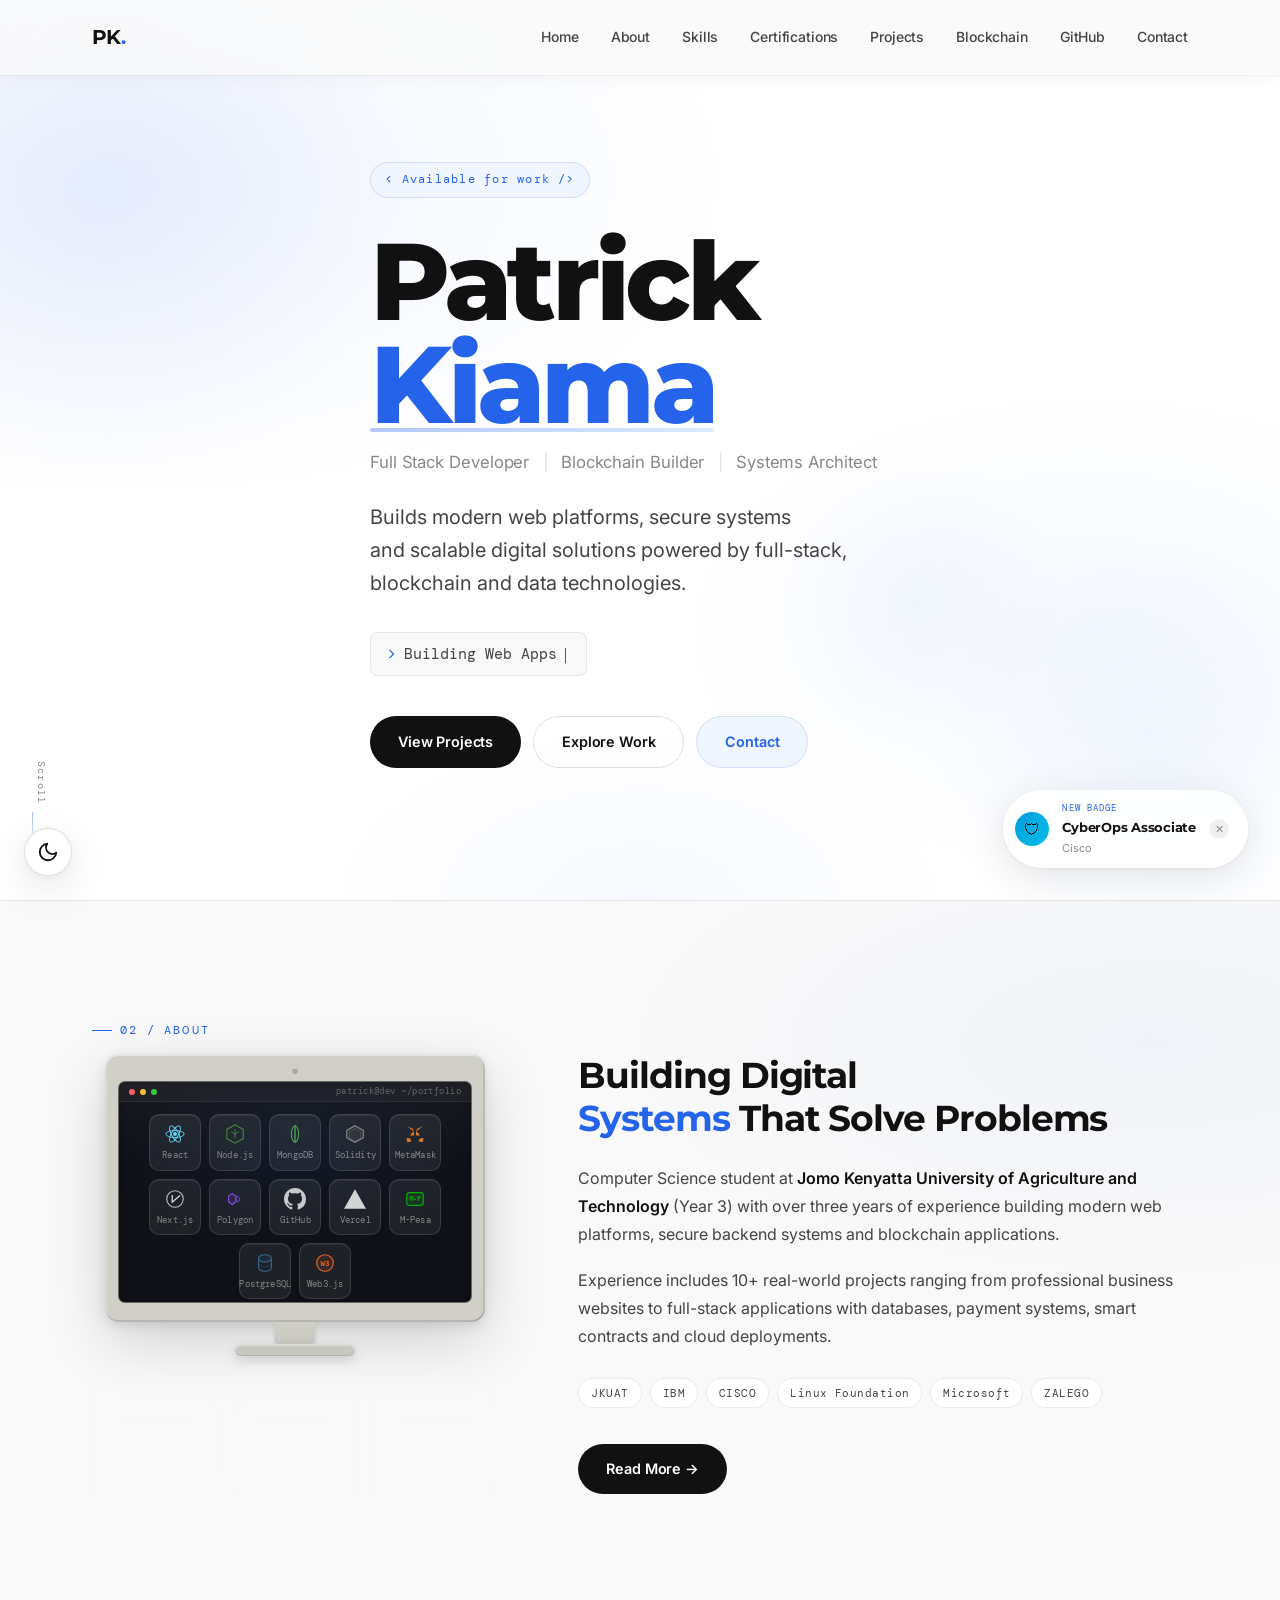
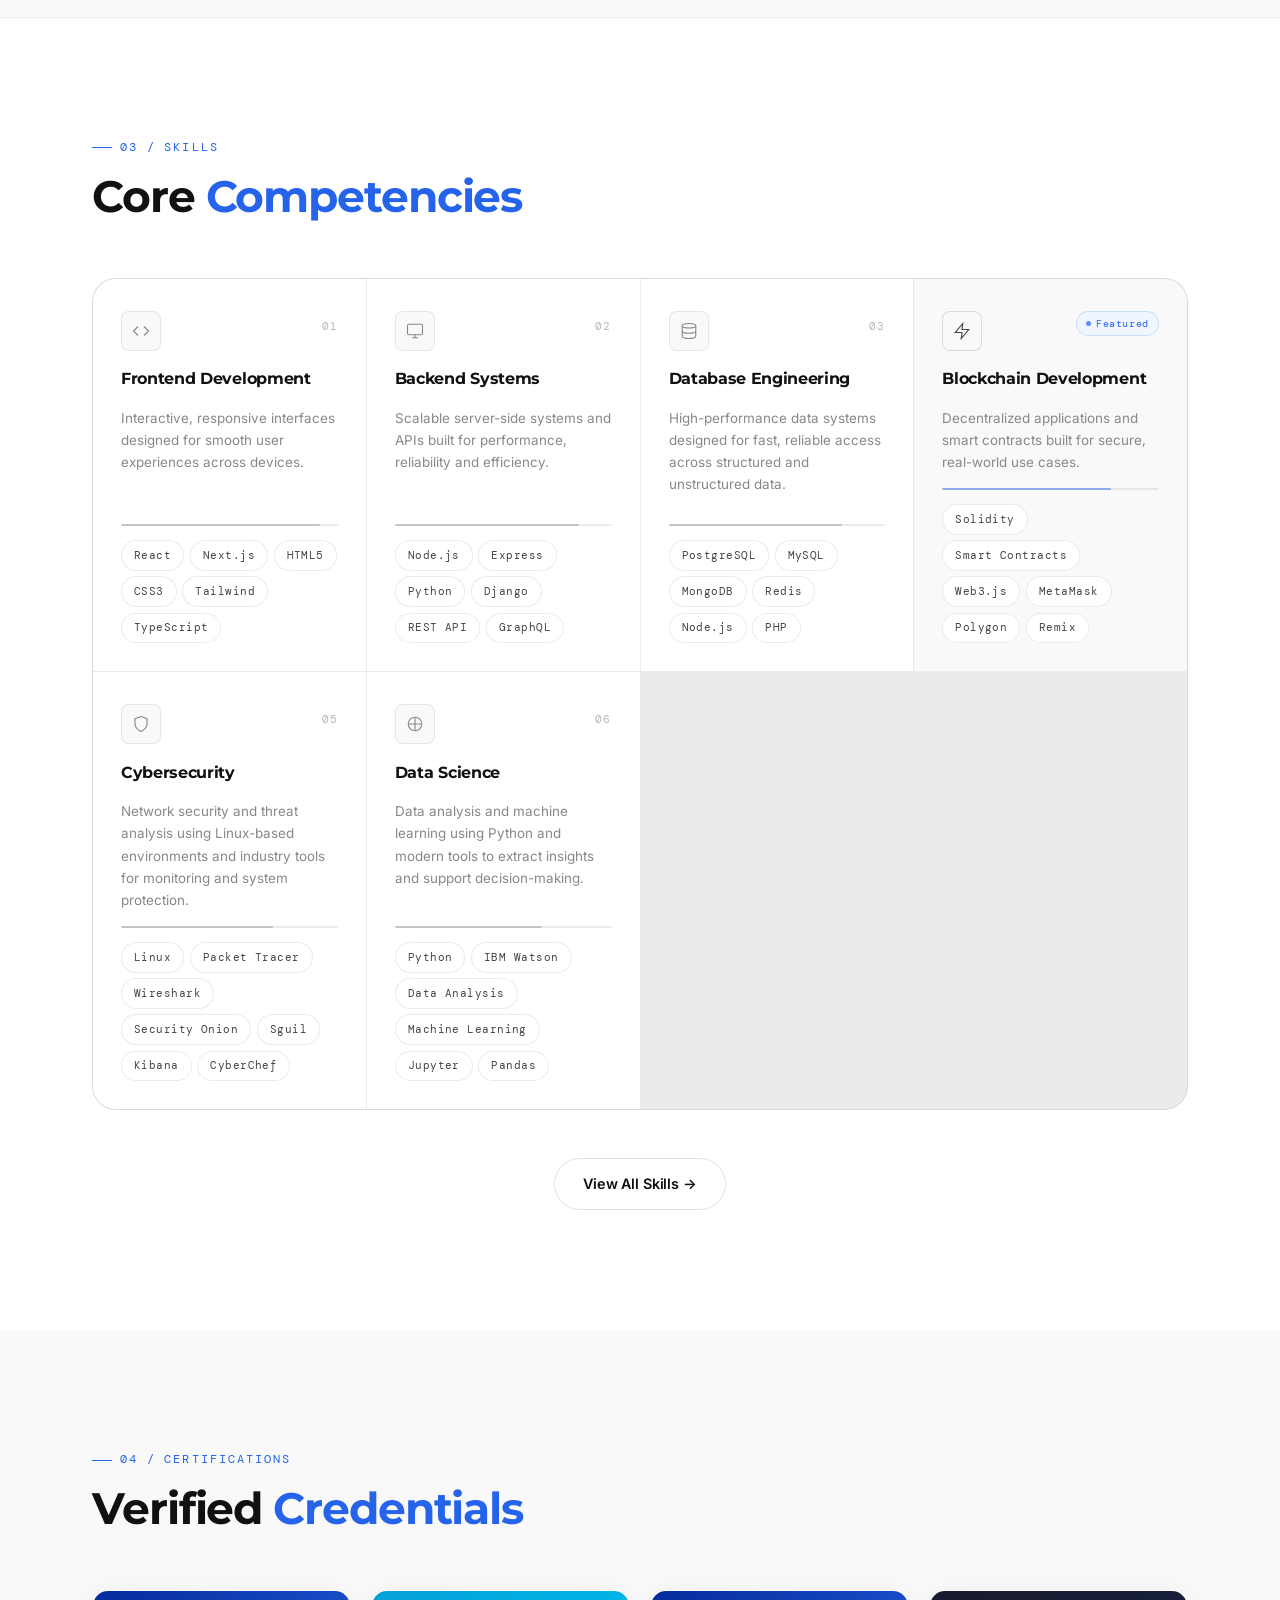
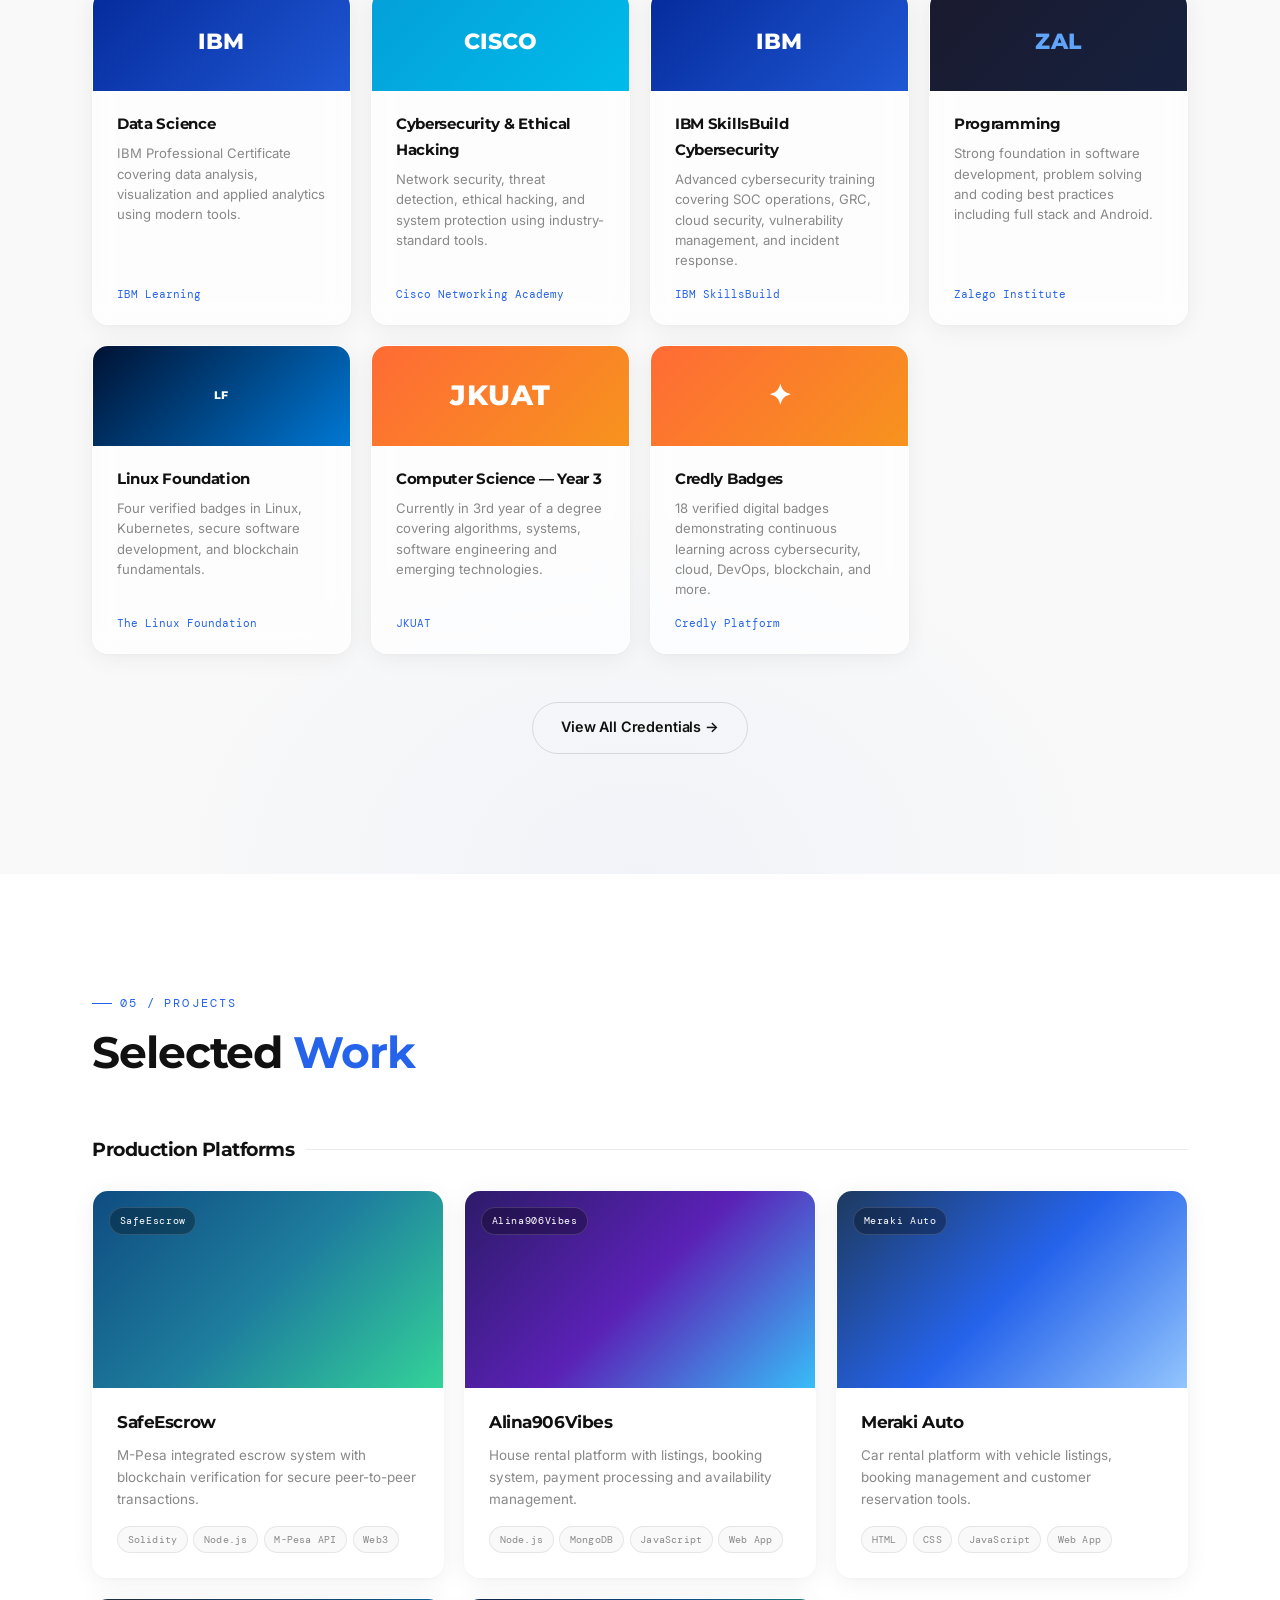
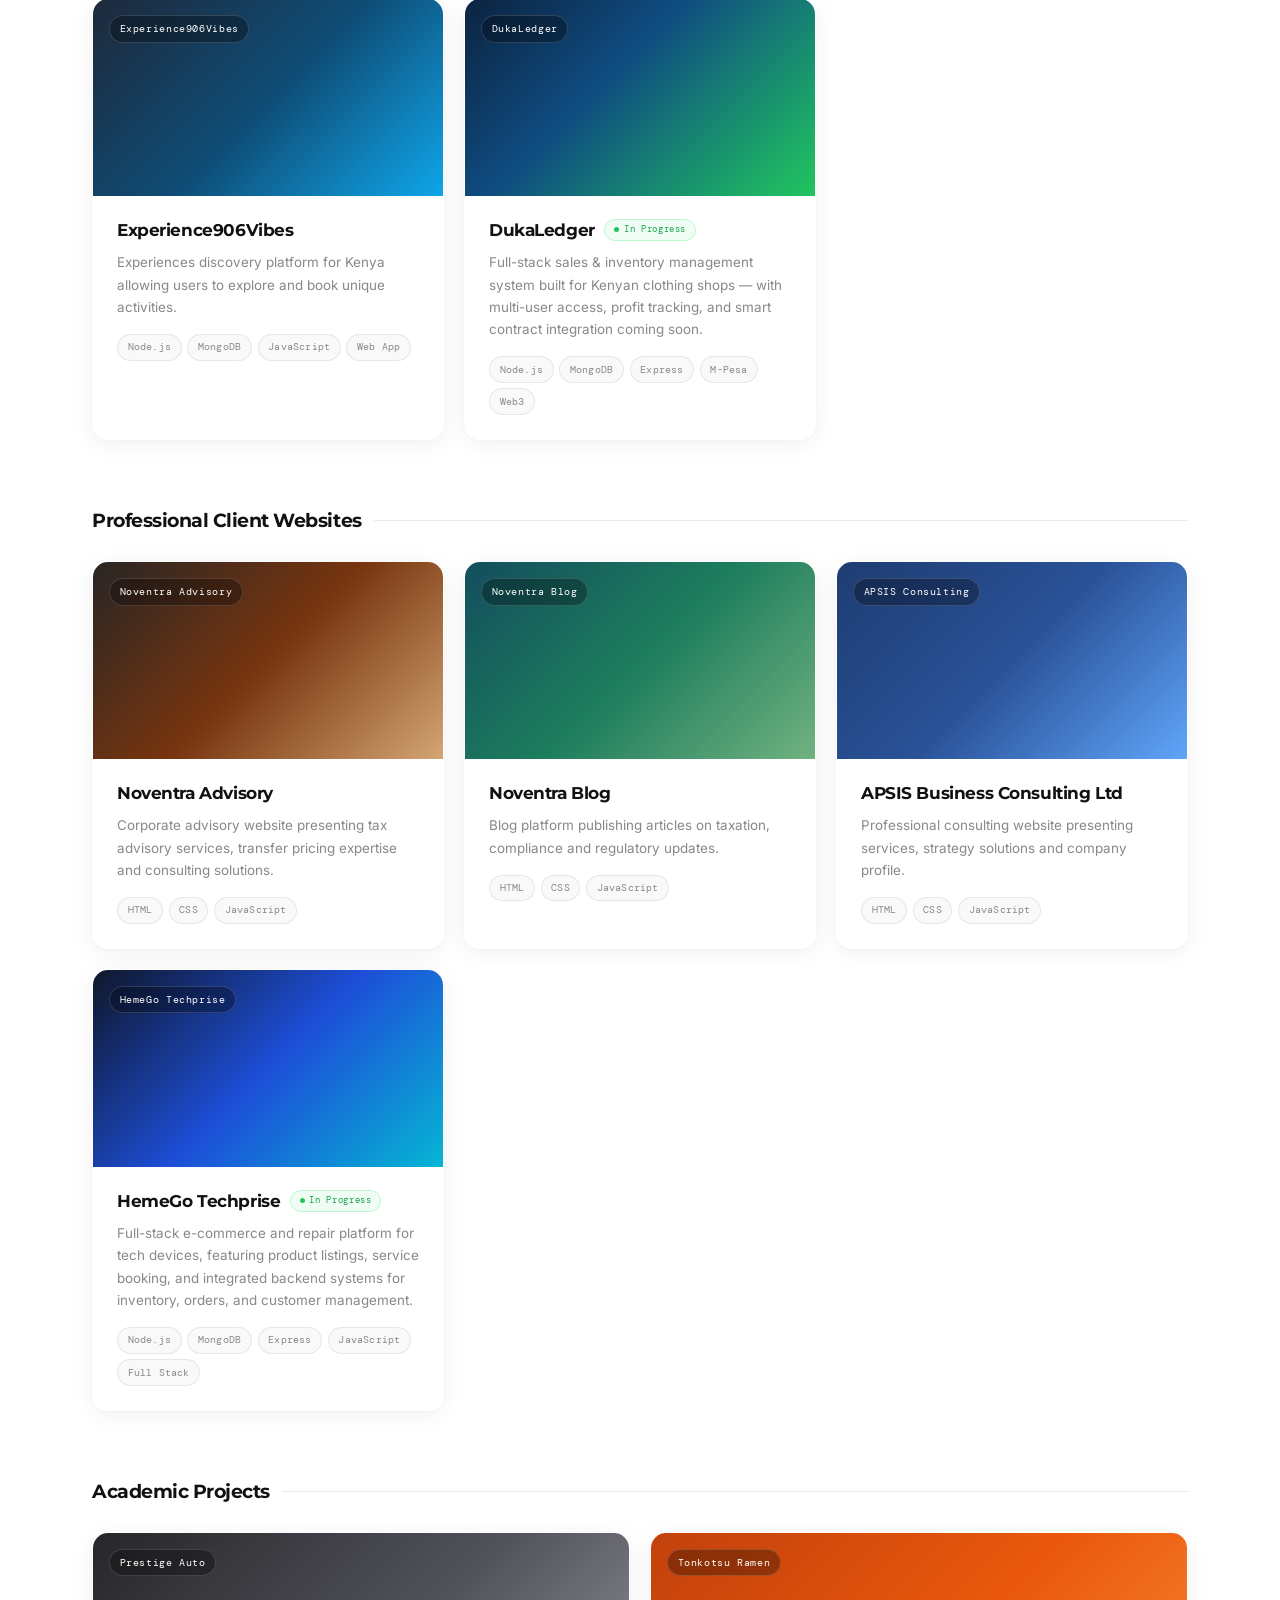
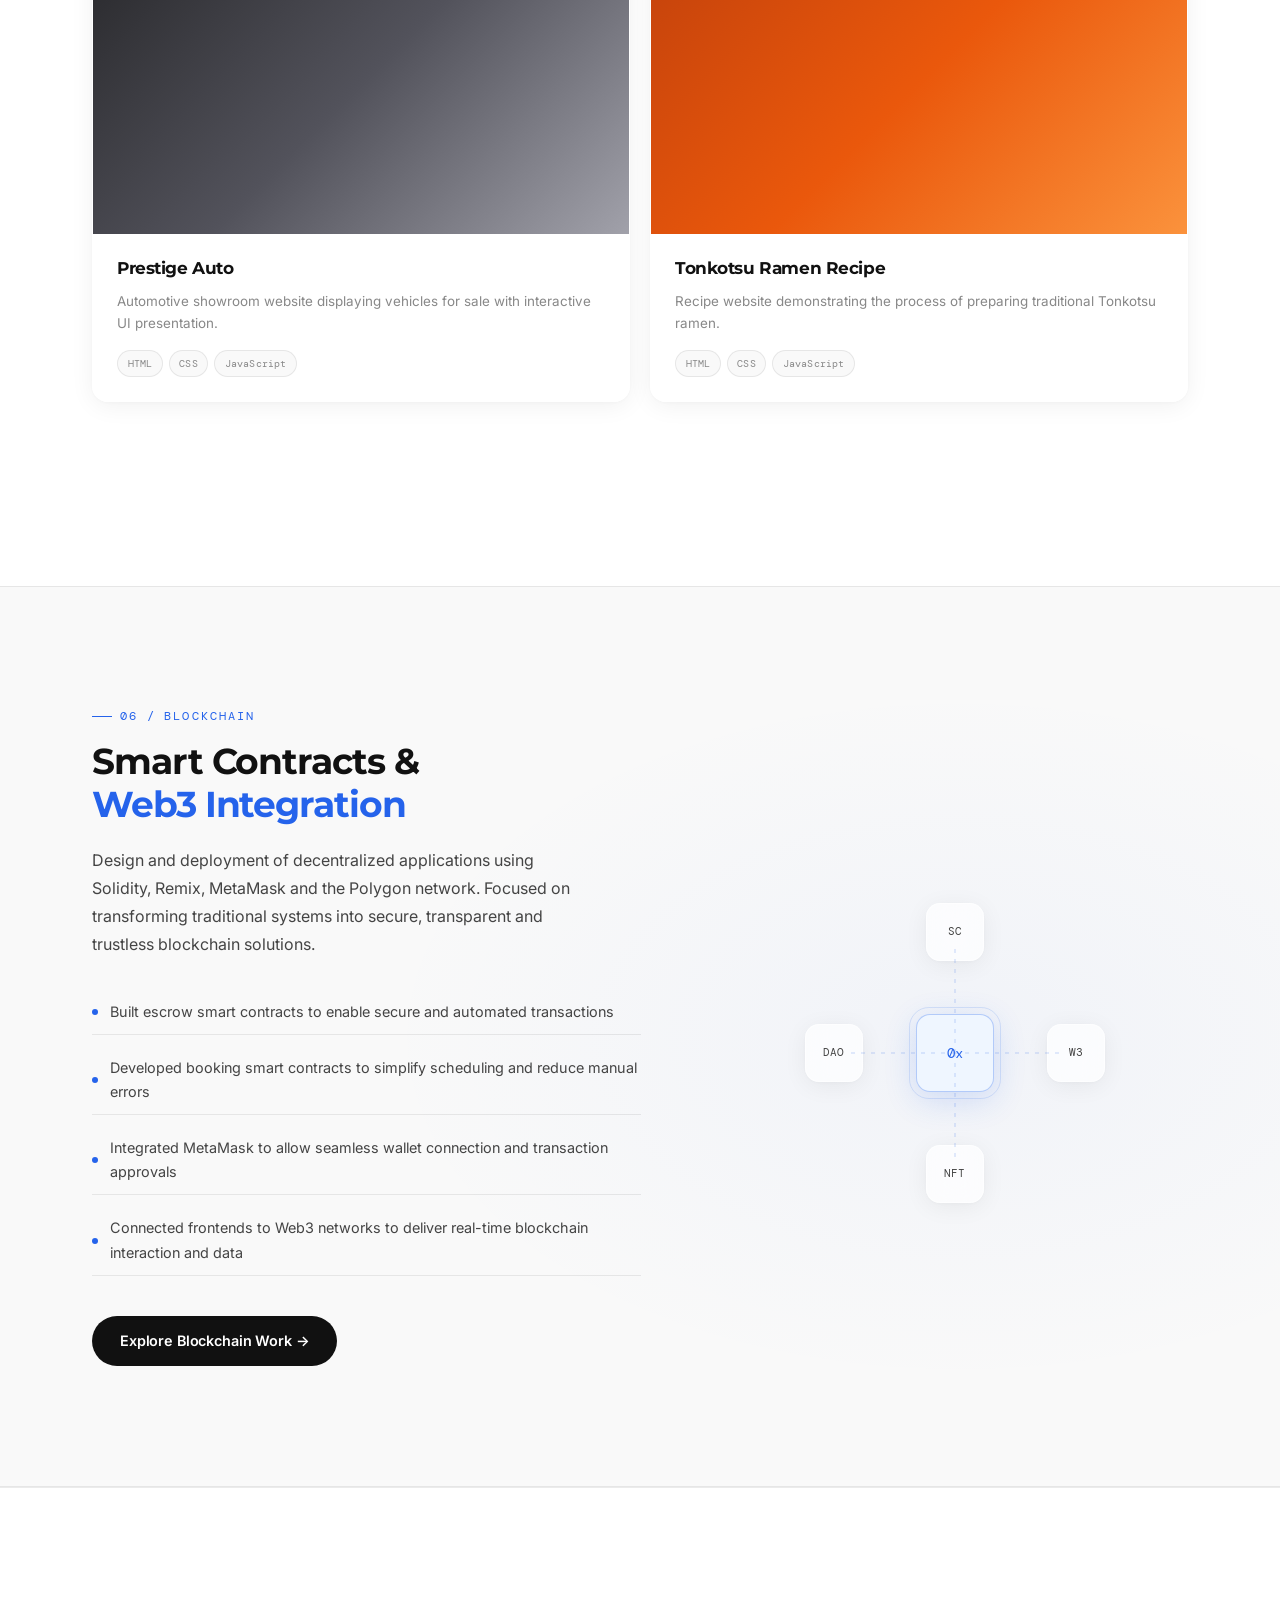
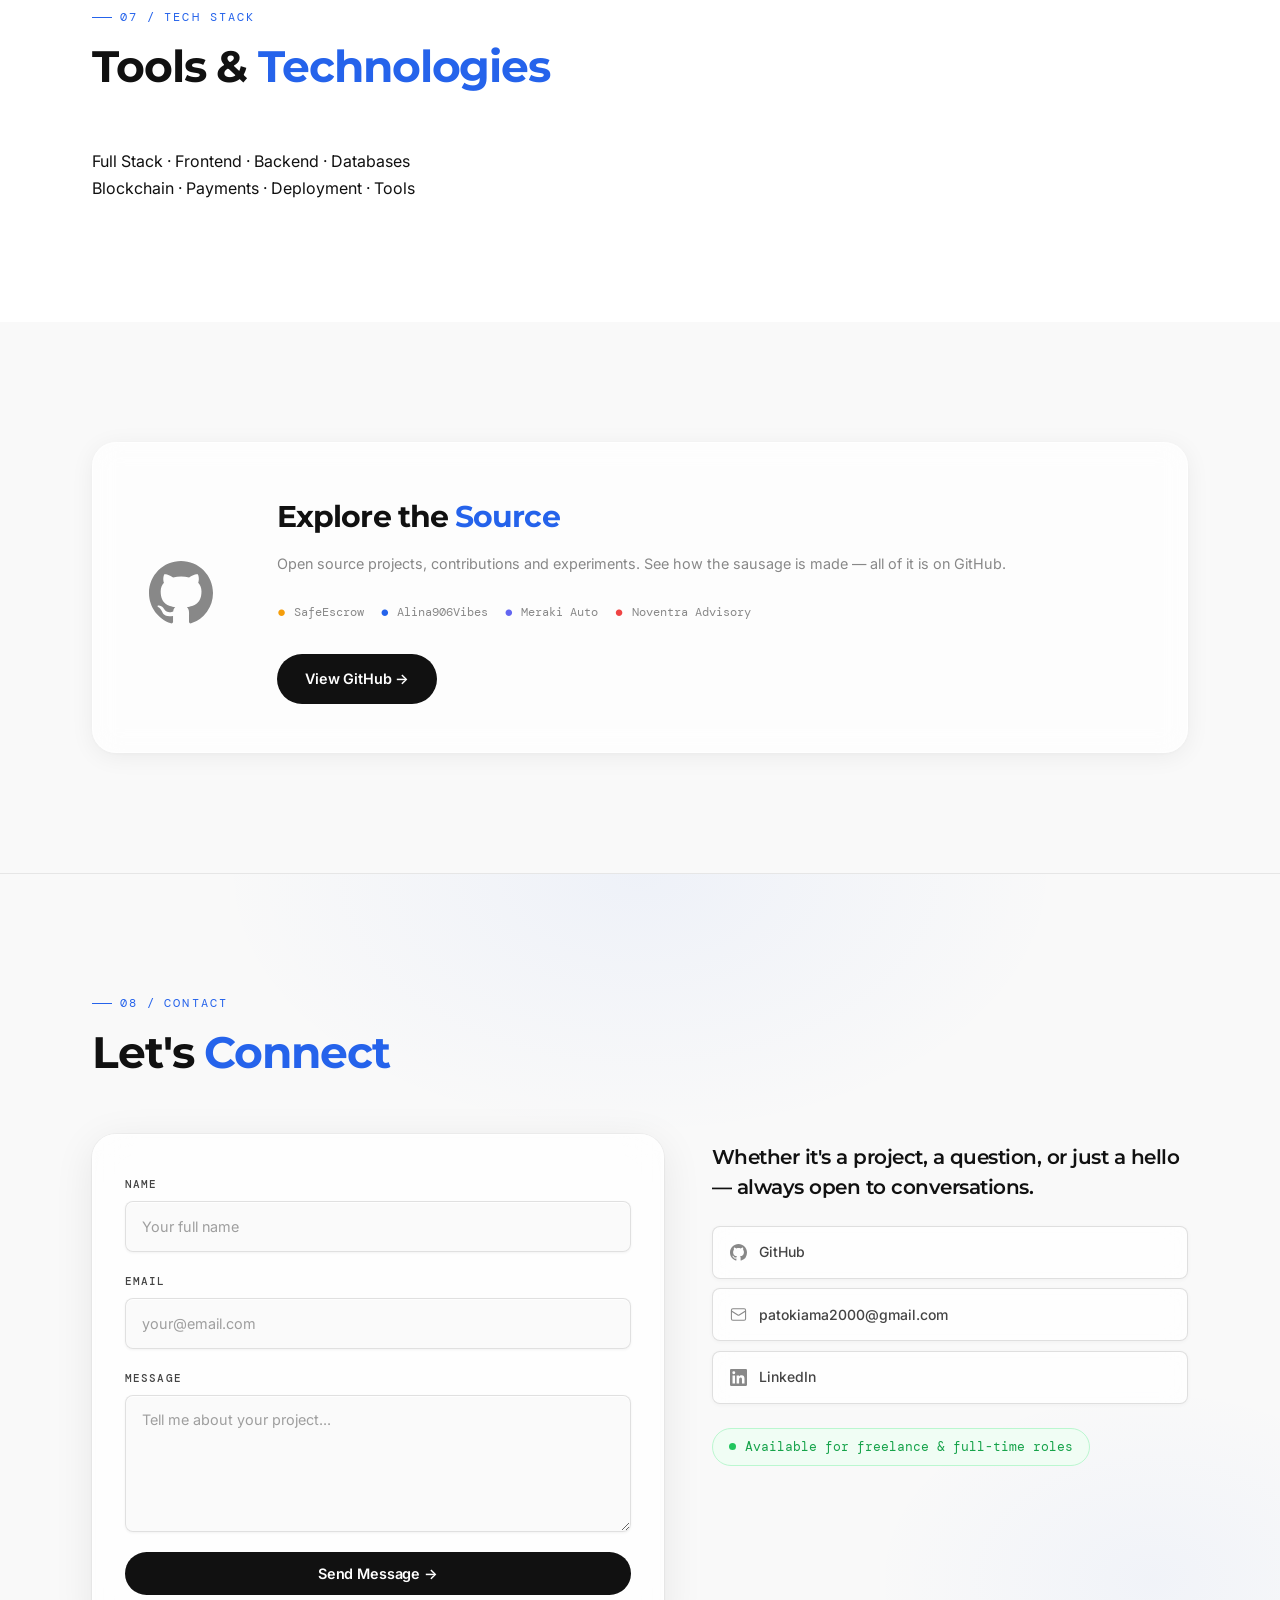
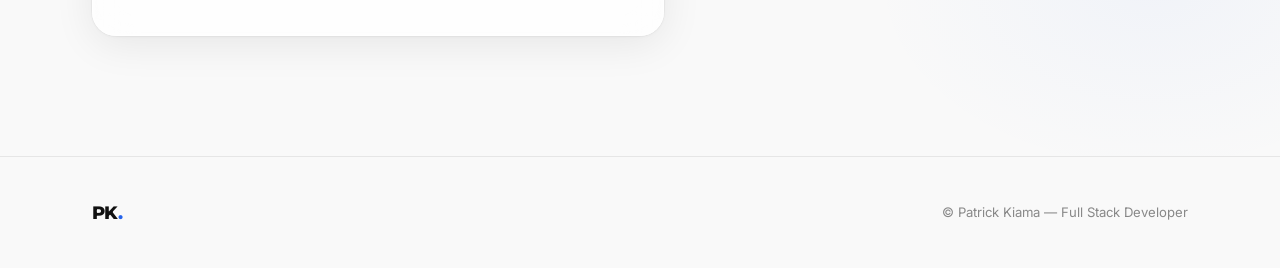
==== index.html @ bc56b649 "Initial commit: Portfolio website" ====
<!DOCTYPE html>
<html lang="en">

<head>
  <meta charset="UTF-8" />
  <meta name="viewport" content="width=device-width, initial-scale=1.0" />
  <title>Patrick Kiama — Full Stack Developer</title>
  <link rel="preconnect" href="https://fonts.googleapis.com" />
  <link rel="preconnect" href="https://fonts.gstatic.com" crossorigin />
  <link
    href="https://fonts.googleapis.com/css2?family=Montserrat:wght@400;500;600;700;800;900&family=Inter:wght@400;500;600&family=DM+Mono:wght@400;500&display=swap"
    rel="stylesheet" />
  <link rel="stylesheet" href="css/style.css" />
  <link rel="stylesheet" href="css/StaggeredMenu.css" />
  <link rel="stylesheet" href="css/LogoLoop.css" />
</head>

<body>

  <!-- ===== NAV ===== -->
  <nav class="navbar" id="navbar">
    <div class="nav-inner">
      <a href="index.html" class="nav-logo">PK<span class="dot">.</span></a>
      <ul class="nav-links" id="navLinks">
        <li><a href="#home">Home</a></li>
        <li><a href="#about">About</a></li>
        <li><a href="#skills">Skills</a></li>
        <li><a href="#certifications">Certifications</a></li>
        <li><a href="#projects">Projects</a></li>
        <li><a href="#blockchain">Blockchain</a></li>
        <li><a href="github.html">GitHub</a></li>
        <li><a href="#contact">Contact</a></li>
      </ul>
      <button class="hamburger" id="hamburger" aria-label="Toggle menu">
        <span></span><span></span><span></span>
      </button>
    </div>
  </nav>

  <!-- ===== HERO ===== -->
  <section class="hero" id="home">
    <div class="hero-grid-bg"></div>
    <div class="hero-orb orb-1"></div>
    <div class="hero-orb orb-2"></div>
    <div class="hero-orb orb-3"></div>
    <div class="hero-content">
      <p class="hero-eyebrow"><span class="mono">&lt;</span> Available for work <span class="mono">/&gt;</span></p>
      <h1 class="hero-name">Patrick<br /><em>Kiama</em></h1>
      <p class="hero-role">Full Stack Developer <span class="sep">|</span> Blockchain Builder <span class="sep">|</span>
        Systems Architect</p>
      <p class="hero-desc">
        Builds modern web platforms, secure systems<br class="br-desk" />
        and scalable digital solutions powered by full-stack, blockchain and data technologies.
      </p>
      <div class="hero-typing-wrap">
        <span class="mono typing-prefix">&gt; </span>
        <span class="typing-text" id="typingText"></span>
        <span class="cursor-blink">|</span>
      </div>
      <div class="hero-ctas">
        <a href="#projects" class="btn btn-primary">View Projects</a>
        <a href="#about" class="btn btn-ghost">Explore Work</a>
        <a href="#contact" class="btn btn-outline">Contact</a>
      </div>
    </div>
    <div class="hero-scroll-hint">
      <span>Scroll</span>
      <div class="scroll-line"></div>
    </div>
  </section>

  <!-- ===== ABOUT ===== -->
  <section class="section about-section" id="about">
    <div class="container fade-in">
      <div class="section-label"><span class="mono">02 /</span> About</div>
      <div class="about-grid">
        <div class="about-img-wrap">
          <!-- inside .about-img-wrap, replacing .about-img-placeholder -->
          <div class="workstation-wrap" role="img"
            aria-label="Skeuomorphic monitor displaying Patrick's tech stack icons">
            <div class="ws-bezel">
              <div class="ws-dot" aria-hidden="true"></div>
              <div class="ws-screen">
                <div class="ws-menubar" aria-hidden="true">
                  <span class="ws-mb-r"></span>
                  <span class="ws-mb-y"></span>
                  <span class="ws-mb-g"></span>
                  <span class="ws-mb-text">patrick@dev ~/portfolio</span>
                </div>
                <div class="ws-icon-grid" aria-hidden="true">
                  <!-- React -->
                  <div class="ws-chip" title="React">
                    <svg viewBox="0 0 24 24" fill="none" width="22" height="22">
                      <circle cx="12" cy="12" r="2.2" fill="#61dafb" />
                      <ellipse cx="12" cy="12" rx="10" ry="3.8" stroke="#61dafb" stroke-width="1" fill="none" />
                      <ellipse cx="12" cy="12" rx="10" ry="3.8" stroke="#61dafb" stroke-width="1" fill="none"
                        transform="rotate(60 12 12)" />
                      <ellipse cx="12" cy="12" rx="10" ry="3.8" stroke="#61dafb" stroke-width="1" fill="none"
                        transform="rotate(-60 12 12)" />
                    </svg>
                    <span>React</span>
                  </div>
                  <!-- Node.js -->
                  <div class="ws-chip" title="Node.js">
                    <svg viewBox="0 0 24 24" fill="none" width="22" height="22">
                      <path d="M12 2L3 7v10l9 5 9-5V7L12 2z" stroke="#3c873a" stroke-width="1.2" fill="none" />
                      <path d="M12 7v10M7.5 9.5l4.5 2.5 4.5-2.5" stroke="#3c873a" stroke-width="1" fill="none" />
                    </svg>
                    <span>Node.js</span>
                  </div>
                  <!-- MongoDB -->
                  <div class="ws-chip" title="MongoDB">
                    <svg viewBox="0 0 24 24" fill="none" width="22" height="22">
                      <path d="M12 3c-2 0-4 4-4 9s2 9 4 9 4-4 4-9-2-9-4-9z" stroke="#47a248" stroke-width="1.2"
                        fill="none" />
                      <path d="M12 3v18" stroke="#47a248" stroke-width="1.5" stroke-linecap="round" />
                    </svg>
                    <span>MongoDB</span>
                  </div>
                  <!-- Solidity -->
                  <div class="ws-chip" title="Solidity">
                    <svg viewBox="0 0 24 24" fill="none" width="22" height="22">
                      <polygon points="12,3 21,8 21,16 12,21 3,16 3,8" stroke="#8b8b8b" stroke-width="1.2"
                        fill="rgba(139,139,139,0.12)" />
                      <polygon points="12,6 18,9.5 18,16.5 12,20 6,16.5 6,9.5" stroke="#6b6b6b" stroke-width="0.8"
                        fill="none" opacity="0.6" />
                    </svg>
                    <span>Solidity</span>
                  </div>
                  <!-- MetaMask -->
                  <div class="ws-chip" title="MetaMask">
                    <svg viewBox="0 0 24 24" fill="none" width="22" height="22">
                      <path d="M20.5 3.5L13 9.5l1.4-3.3z" fill="#e2761b" />
                      <path d="M3.5 3.5L11 9.5l-1.4-3.3z" fill="#e4761b" />
                      <path d="M17.8 16.5l-2.1 3.3 4.5 1.2 1.3-4.4z" fill="#e4761b" />
                      <path d="M2.5 16.6l1.3 4.4 4.5-1.2-2.1-3.3z" fill="#e4761b" />
                      <path d="M8 11.5L6.7 13.5 11 13.7l-.15-4.6z" fill="#e4761b" />
                      <path d="M16 11.5l-2.9-2.4-.15 4.6 4.35-.2z" fill="#e4761b" />
                    </svg>
                    <span>MetaMask</span>
                  </div>
                  <!-- Next.js -->
                  <div class="ws-chip" title="Next.js">
                    <svg viewBox="0 0 24 24" fill="none" width="22" height="22">
                      <circle cx="12" cy="12" r="9" stroke="rgba(255,255,255,0.7)" stroke-width="1.2" fill="none" />
                      <path d="M9 8.5v7L17 8.5" stroke="rgba(255,255,255,0.8)" stroke-width="1.5" stroke-linecap="round"
                        stroke-linejoin="round" fill="none" />
                    </svg>
                    <span>Next.js</span>
                  </div>
                  <!-- Polygon -->
                  <div class="ws-chip" title="Polygon">
                    <svg viewBox="0 0 24 24" fill="none" width="22" height="22">
                      <path d="M9 6L5 9v6l4 3 4-3V9L9 6z" stroke="#8247e5" stroke-width="1.2"
                        fill="rgba(130,71,229,0.15)" />
                      <path d="M15 9l-2 1.5v3L15 15l2-1.5v-3z" stroke="#8247e5" stroke-width="1"
                        fill="rgba(130,71,229,0.1)" />
                    </svg>
                    <span>Polygon</span>
                  </div>
                  <!-- GitHub -->
                  <div class="ws-chip" title="GitHub">
                    <svg viewBox="0 0 24 24" fill="rgba(255,255,255,0.75)" width="22" height="22">
                      <path
                        d="M12 0C5.37 0 0 5.37 0 12c0 5.31 3.435 9.795 8.205 11.385.6.105.825-.255.825-.57 0-.285-.015-1.23-.015-2.235-3.015.555-3.795-.735-4.035-1.41-.135-.345-.72-1.41-1.23-1.695-.42-.225-1.02-.78-.015-.795.945-.015 1.62.87 1.845 1.23 1.08 1.815 2.805 1.305 3.495.99.105-.78.42-1.305.765-1.605-2.67-.3-5.46-1.335-5.46-5.925 0-1.305.465-2.385 1.23-3.225-.12-.3-.54-1.53.12-3.18 0 0 1.005-.315 3.3 1.23.96-.27 1.98-.405 3-.405s2.04.135 3 .405c2.295-1.56 3.3-1.23 3.3-1.23.66 1.65.24 2.88.12 3.18.765.84 1.23 1.905 1.23 3.225 0 4.605-2.805 5.625-5.475 5.925.435.375.81 1.095.81 2.22 0 1.605-.015 2.895-.015 3.3 0 .315.225.69.825.57A12.02 12.02 0 0 0 24 12c0-6.63-5.37-12-12-12z" />
                    </svg>
                    <span>GitHub</span>
                  </div>
                  <!-- Vercel -->
                  <div class="ws-chip" title="Vercel">
                    <svg viewBox="0 0 24 24" fill="rgba(255,255,255,0.8)" width="22" height="22">
                      <path d="M24 22.525H0L12 1.475z" />
                    </svg>
                    <span>Vercel</span>
                  </div>
                  <!-- M-Pesa -->
                  <div class="ws-chip" title="M-Pesa">
                    <svg viewBox="0 0 24 24" fill="none" width="22" height="22">
                      <rect x="3" y="5" width="18" height="14" rx="3" stroke="#00b300" stroke-width="1.2"
                        fill="rgba(0,179,0,0.12)" />
                      <text x="12" y="14.5" text-anchor="middle" font-size="7" font-weight="700" fill="#00b300"
                        font-family="monospace">M-P</text>
                    </svg>
                    <span>M-Pesa</span>
                  </div>
                  <!-- PostgreSQL -->
                  <div class="ws-chip" title="PostgreSQL">
                    <svg viewBox="0 0 24 24" fill="none" width="22" height="22">
                      <ellipse cx="12" cy="7" rx="7" ry="4" stroke="#336791" stroke-width="1.2"
                        fill="rgba(51,103,145,0.15)" />
                      <path d="M5 7v10c0 2.2 3.1 4 7 4s7-1.8 7-4V7" stroke="#336791" stroke-width="1.2" fill="none" />
                      <path d="M5 12c0 2.2 3.1 4 7 4s7-1.8 7-4" stroke="#336791" stroke-width="0.8" fill="none"
                        opacity="0.6" />
                    </svg>
                    <span>PostgreSQL</span>
                  </div>
                  <!-- Web3 -->
                  <div class="ws-chip" title="Web3.js">
                    <svg viewBox="0 0 24 24" fill="none" width="22" height="22">
                      <circle cx="12" cy="12" r="9" stroke="#f16822" stroke-width="1.2" fill="rgba(241,104,34,0.1)" />
                      <text x="12" y="15.5" text-anchor="middle" font-size="8" font-weight="700" fill="#f16822"
                        font-family="monospace">W3</text>
                    </svg>
                    <span>Web3.js</span>
                  </div>
                </div>
              </div>
            </div>
            <div class="ws-neck"></div>
            <div class="ws-base"></div>
          </div>
          <div class="about-stats">
            <div class="stat"><span class="stat-num">3+</span><span class="stat-label">Years Coding</span></div>
            <div class="stat"><span class="stat-num">10+</span><span class="stat-label">Projects Built</span></div>
            <div class="stat"><span class="stat-num">28+</span><span class="stat-label">Credentials</span></div>
          </div>
        </div>
        <div class="about-text">
          <h2>Building Digital<br /><span class="accent">Systems</span> That Solve Problems</h2>

          <p>
            Computer Science student at <strong>Jomo Kenyatta University of Agriculture and Technology</strong> (Year 3)
            with
            over three years of experience building modern web platforms, secure backend systems and blockchain
            applications.
          </p>

          <p>
            Experience includes 10+ real-world projects ranging from professional business websites to full-stack
            applications with databases, payment systems, smart contracts and cloud deployments.
          </p>

          <div class="about-tags">
            <span class="tag">JKUAT</span>
            <span class="tag">IBM</span>
            <span class="tag">CISCO</span>
            <span class="tag">Linux Foundation</span>
            <span class="tag">Microsoft</span>
            <span class="tag">ZALEGO</span>
          </div>
          <a href="about.html" class="btn btn-primary">Read More →</a>
        </div>
      </div>
    </div>
  </section>

  <!-- ===== SKILLS ===== -->
  <section class="section skills-section" id="skills">
    <div class="container fade-in">
      <div class="section-label"><span class="mono">03 /</span> Skills</div>
      <h2 class="section-title">Core <span class="accent">Competencies</span></h2>
      <div class="skills-grid">

        <div class="skill-card">
          <div class="skill-card-top">
            <div class="skill-icon-wrap">
              <svg viewBox="0 0 24 24" fill="none" stroke="currentColor" stroke-width="1.5">
                <polyline points="16 18 22 12 16 6" />
                <polyline points="8 6 2 12 8 18" />
              </svg>
            </div>
            <span class="skill-num">01</span>
          </div>
          <h3>Frontend Development</h3>
          <p>Interactive, responsive interfaces designed for smooth user experiences across devices.</p>
          <div class="skill-proficiency">
            <div class="skill-proficiency-bar" style="width:92%"></div>
          </div>
          <div class="skill-tags">
            <span class="tag">React</span><span class="tag">Next.js</span>
            <span class="tag">HTML5</span><span class="tag">CSS3</span>
            <span class="tag">Tailwind</span><span class="tag">TypeScript</span>
          </div>
          <div class="skill-glow"></div>
        </div>

        <div class="skill-card">
          <div class="skill-card-top">
            <div class="skill-icon-wrap">
              <svg viewBox="0 0 24 24" fill="none" stroke="currentColor" stroke-width="1.5">
                <rect x="2" y="3" width="20" height="14" rx="2" />
                <path d="M8 21h8M12 17v4" />
              </svg>
            </div>
            <span class="skill-num">02</span>
          </div>
          <h3>Backend Systems</h3>
          <p>Scalable server-side systems and APIs built for performance, reliability and efficiency.</p>
          <div class="skill-proficiency">
            <div class="skill-proficiency-bar" style="width:85%"></div>
          </div>
          <div class="skill-tags">
            <span class="tag">Node.js</span><span class="tag">Express</span>
            <span class="tag">Python</span><span class="tag">Django</span>
            <span class="tag">REST API</span><span class="tag">GraphQL</span>
          </div>
          <div class="skill-glow"></div>
        </div>

        <div class="skill-card">
          <div class="skill-card-top">
            <div class="skill-icon-wrap">
              <svg viewBox="0 0 24 24" fill="none" stroke="currentColor" stroke-width="1.5">
                <ellipse cx="12" cy="5" rx="9" ry="3" />
                <path d="M3 5v14c0 1.66 4.03 3 9 3s9-1.34 9-3V5" />
                <path d="M3 12c0 1.66 4.03 3 9 3s9-1.34 9-3" />
              </svg>
            </div>
            <span class="skill-num">03</span>
          </div>
          <h3>Database Engineering</h3>
          <p>High-performance data systems designed for fast, reliable access across structured and unstructured data.
          </p>
          <div class="skill-proficiency">
            <div class="skill-proficiency-bar" style="width:80%"></div>
          </div>
          <div class="skill-tags">
            <span class="tag">PostgreSQL</span><span class="tag">MySQL</span>
            <span class="tag">MongoDB</span><span class="tag">Redis</span>
            <span class="tag">Node.js</span><span class="tag">PHP</span>
          </div>
          <div class="skill-glow"></div>
        </div>

        <div class="skill-card featured-skill">
          <div class="skill-card-top">
            <div class="skill-icon-wrap">
              <svg viewBox="0 0 24 24" fill="none" stroke="currentColor" stroke-width="1.5">
                <path d="M13 2L3 14h9l-1 8 10-12h-9l1-8z" />
              </svg>
            </div>
            <span class="skill-featured-badge">
              <span class="skill-badge-dot"></span>Featured
            </span>
          </div>
          <h3>Blockchain Development</h3>
          <p>Decentralized applications and smart contracts built for secure, real-world use cases.</p>
          <div class="skill-proficiency">
            <div class="skill-proficiency-bar" style="width:78%"></div>
          </div>
          <div class="skill-tags">
            <span class="tag">Solidity</span><span class="tag">Smart Contracts</span>
            <span class="tag">Web3.js</span><span class="tag">MetaMask</span>
            <span class="tag">Polygon</span><span class="tag">Remix</span>
          </div>
          <div class="skill-glow"></div>
        </div>

        <div class="skill-card">
          <div class="skill-card-top">
            <div class="skill-icon-wrap">
              <svg viewBox="0 0 24 24" fill="none" stroke="currentColor" stroke-width="1.5">
                <path d="M12 22s8-4 8-10V5l-8-3-8 3v7c0 6 8 10 8 10z" />
              </svg>
            </div>
            <span class="skill-num">05</span>
          </div>
          <h3>Cybersecurity</h3>
          <p>Network security and threat analysis using Linux-based environments and industry tools for monitoring and
            system protection.</p>
          <div class="skill-proficiency">
            <div class="skill-proficiency-bar" style="width:70%"></div>
          </div>
          <div class="skill-tags">
            <span class="tag">Linux</span>
            <span class="tag">Packet Tracer</span>
            <span class="tag">Wireshark</span>
            <span class="tag">Security Onion</span>
            <span class="tag">Sguil</span>
            <span class="tag">Kibana</span>
            <span class="tag">CyberChef</span>
          </div>
          <div class="skill-glow"></div>
        </div>
        <div class="skill-card">
          <div class="skill-card-top">
            <div class="skill-icon-wrap">
              <svg viewBox="0 0 24 24" fill="none" stroke="currentColor" stroke-width="1.5">
                <circle cx="12" cy="12" r="9" />
                <path d="M12 3v18M3 12h18" />
              </svg>
            </div>
            <span class="skill-num">06</span>
          </div>
          <h3>Data Science</h3>
          <p>Data analysis and machine learning using Python and modern tools to extract insights and support
            decision-making.</p>
          <div class="skill-proficiency">
            <div class="skill-proficiency-bar" style="width:68%"></div>
          </div>
          <div class="skill-tags">
            <span class="tag">Python</span>
            <span class="tag">IBM Watson</span>
            <span class="tag">Data Analysis</span>
            <span class="tag">Machine Learning</span>
            <span class="tag">Jupyter</span>
            <span class="tag">Pandas</span>
          </div>
          <div class="skill-glow"></div>
        </div>

      </div>
      <div class="section-cta">
        <a href="skills.html" class="btn btn-ghost">View All Skills →</a>
      </div>
    </div>
  </section>

  <!-- ===== CERTIFICATIONS ===== -->
  <!-- ===== CERTIFICATIONS ===== -->
  <section class="section certs-section" id="certifications">
    <div class="container fade-in">
      <div class="section-label"><span class="mono">04 /</span> Certifications</div>
      <h2 class="section-title">Verified <span class="accent">Credentials</span></h2>
      <div class="certs-grid">

        <div class="cert-card">
          <div class="cert-badge ibm">IBM</div>
          <div class="cert-body">
            <h3>Data Science</h3>
            <p>IBM Professional Certificate covering data analysis, visualization and applied analytics using modern
              tools.</p>
            <span class="cert-issuer">IBM Learning</span>
          </div>
        </div>

        <div class="cert-card">
          <div class="cert-badge cisco">CISCO</div>
          <div class="cert-body">
            <h3>Cybersecurity &amp; Ethical Hacking</h3>
            <p>Network security, threat detection, ethical hacking, and system protection using industry-standard tools.
            </p>
            <span class="cert-issuer">Cisco Networking Academy</span>
          </div>
        </div>

        <div class="cert-card">
          <div class="cert-badge ibm">IBM</div>
          <div class="cert-body">
            <h3>IBM SkillsBuild Cybersecurity</h3>
            <p>Advanced cybersecurity training covering SOC operations, GRC, cloud security, vulnerability management,
              and incident response.</p>
            <span class="cert-issuer">IBM SkillsBuild</span>
          </div>
        </div>

        <div class="cert-card">
          <div class="cert-badge zalego">ZAL</div>
          <div class="cert-body">
            <h3>Programming</h3>
            <p>Strong foundation in software development, problem solving and coding best practices including full stack
              and Android.</p>
            <span class="cert-issuer">Zalego Institute</span>
          </div>
        </div>

        <div class="cert-card">
          <div class="cert-badge"
            style="background:linear-gradient(135deg,#001233,#0078d4);color:#fff;font-size:0.7rem;font-weight:800;">LF
          </div>
          <div class="cert-body">
            <h3>Linux Foundation</h3>
            <p>Four verified badges in Linux, Kubernetes, secure software development, and blockchain fundamentals.</p>
            <span class="cert-issuer">The Linux Foundation</span>
          </div>
        </div>

        <div class="cert-card">
          <div class="cert-badge credly">JKUAT</div>
          <div class="cert-body">
            <h3>Computer Science — Year 3</h3>
            <p>Currently in 3rd year of a degree covering algorithms, systems, software engineering and emerging
              technologies.</p>
            <span class="cert-issuer">JKUAT</span>
          </div>
        </div>

        <a href="https://www.credly.com/users/patrick-kiama.eeff0dd7/badges#credly" target="_blank"
          class="cert-card credly-link-card">
          <div class="cert-badge credly">✦</div>
          <div class="cert-body">
            <h3>Credly Badges</h3>
            <p>18 verified digital badges demonstrating continuous learning across cybersecurity, cloud, DevOps,
              blockchain, and more.</p>
            <span class="cert-issuer">Credly Platform</span>
          </div>
        </a>

      </div>
      <div class="section-cta">
        <a href="certifications.html" class="btn btn-ghost">View All Credentials →</a>
      </div>
    </div>
  </section>
  <!-- ===== PROJECTS ===== -->
  <section class="section projects-section" id="projects">
    <div class="container fade-in">
      <div class="section-label"><span class="mono">05 /</span> Projects</div>
      <h2 class="section-title">Selected <span class="accent">Work</span></h2>

      <div class="projects-group">
        <h3 class="projects-subtitle">Production Platforms</h3>
        <div class="projects-grid">

          <!-- SafeEscrow -->
          <div class="project-card">
            <div class="project-img" data-label="SafeEscrow">
              <div class="project-img-inner p1"></div>
              <a href="https://safe-escrow.netlify.app/" class="project-hover-overlay"><span>View Project →</span></a>
            </div>
            <div class="project-info">
              <h3>SafeEscrow</h3>
              <p>M-Pesa integrated escrow system with blockchain verification for secure peer-to-peer transactions.</p>
              <div class="project-tags">
                <span>Solidity</span><span>Node.js</span><span>M-Pesa API</span><span>Web3</span>
              </div>
            </div>
          </div>

          <!-- Alina -->
          <div class="project-card">
            <div class="project-img" data-label="Alina906Vibes">
              <div class="project-img-inner p2"></div>
              <a href="https://alina906vibes.netlify.app/" class="project-hover-overlay"><span>View Project →</span></a>
            </div>
            <div class="project-info">
              <h3>Alina906Vibes</h3>
              <p>House rental platform with listings, booking system, payment processing and availability management.
              </p>
              <div class="project-tags">
                <span>Node.js</span><span>MongoDB</span><span>JavaScript</span><span>Web App</span>
              </div>
            </div>
          </div>

          <!-- Meraki -->
          <div class="project-card">
            <div class="project-img" data-label="Meraki Auto">
              <div class="project-img-inner p3"></div>
              <a href="https://meraki-auto.netlify.app/" class="project-hover-overlay"><span>View Project →</span></a>
            </div>
            <div class="project-info">
              <h3>Meraki Auto</h3>
              <p>Car rental platform with vehicle listings, booking management and customer reservation tools.</p>
              <div class="project-tags">
                <span>HTML</span><span>CSS</span><span>JavaScript</span><span>Web App</span>
              </div>
            </div>
          </div>

          <!-- Experience906 -->
          <div class="project-card">
            <div class="project-img" data-label="Experience906Vibes">
              <div class="project-img-inner p5"></div>
              <a href="https://experience906vibes.netlify.app/" class="project-hover-overlay"><span>View Project
                  →</span></a>
            </div>
            <div class="project-info">
              <h3>Experience906Vibes</h3>
              <p>Experiences discovery platform for Kenya allowing users to explore and book unique activities.</p>
              <div class="project-tags">
                <span>Node.js</span><span>MongoDB</span><span>JavaScript</span><span>Web App</span>
              </div>
            </div>
          </div>

          <div class="project-card">
            <div class="project-img" data-label="DukaLedger">
              <div class="project-img-inner p-dukaledger"></div>
              <a href="https://dukaledger.netlify.app" class="project-hover-overlay"><span>View Project
                  →</span></a>
              <!-- <div class="project-hover-overlay project-hover-overlay--inprogress">
                <span class="dl-inprogress-badge">
                  <span class="dl-inprogress-dot"></span>
                  In Progress
                </span>
              </div> -->
            </div>
            <div class="project-info">
              <div class="dl-title-row">
                <h3>DukaLedger</h3>
                <span class="dl-badge-inline">
                  <span class="dl-badge-dot"></span>In Progress
                </span>
              </div>
              <p>Full-stack sales &amp; inventory management system built for Kenyan clothing shops — with multi-user
                access, profit tracking, and smart contract integration coming soon.</p>
              <div class="project-tags">
                <span>Node.js</span><span>MongoDB</span><span>Express</span>
                <span>M-Pesa</span><span>Web3</span>
              </div>
            </div>
          </div>

        </div>
      </div>

      <div class="projects-group">
        <h3 class="projects-subtitle">Professional Client Websites</h3>
        <div class="projects-grid">

          <!-- Noventra Advisory -->
          <div class="project-card">
            <div class="project-img" data-label="Noventra Advisory">
              <div class="project-img-inner p4"></div>
              <a href="https://noventraadvisoryglobal.com/" class="project-hover-overlay"><span>View Project
                  →</span></a>
            </div>
            <div class="project-info">
              <h3>Noventra Advisory</h3>
              <p>Corporate advisory website presenting tax advisory services, transfer pricing expertise and consulting
                solutions.</p>
              <div class="project-tags">
                <span>HTML</span><span>CSS</span><span>JavaScript</span>
              </div>
            </div>
          </div>

          <!-- Noventra Blog -->
          <div class="project-card">
            <div class="project-img" data-label="Noventra Blog">
              <div class="project-img-inner p6"></div>
              <a href="https://noventra-blog.netlify.app/" class="project-hover-overlay"><span>View Project →</span></a>
            </div>
            <div class="project-info">
              <h3>Noventra Blog</h3>
              <p>Blog platform publishing articles on taxation, compliance and regulatory updates.</p>
              <div class="project-tags">
                <span>HTML</span><span>CSS</span><span>JavaScript</span>
              </div>
            </div>
          </div>

          <!-- APSIS -->
          <div class="project-card">
            <div class="project-img" data-label="APSIS Consulting">
              <div class="project-img-inner p7"></div>
              <a href="https://apsis-advisory.netlify.app/" class="project-hover-overlay"><span>View Project
                  →</span></a>
            </div>
            <div class="project-info">
              <h3>APSIS Business Consulting Ltd</h3>
              <p>Professional consulting website presenting services, strategy solutions and company profile.</p>
              <div class="project-tags">
                <span>HTML</span><span>CSS</span><span>JavaScript</span>
              </div>
            </div>
          </div>
          <!-- HemeGo Techprise -->
          <div class="project-card">
            <div class="project-img" data-label="HemeGo Techprise">
              <div class="project-img-inner p-hemego"></div>
              <a href="https://hemego-techprice.netlify.app" class="project-hover-overlay"><span>View Project
                  →</span></a>
              <!-- <div class="project-hover-overlay project-hover-overlay--inprogress">
                <span class="dl-inprogress-badge">
                  <span class="dl-inprogress-dot"></span>
                  In Progress
                </span>
              </div> -->
            </div>
            <div class="project-info">
              <div class="dl-title-row">
                <h3>HemeGo Techprise</h3>
                <span class="dl-badge-inline">
                  <span class="dl-badge-dot"></span>In Progress
                </span>
              </div>
              <p>Full-stack e-commerce and repair platform for tech devices, featuring product listings, service
                booking, and integrated backend systems for inventory, orders, and customer management.</p>
              <div class="project-tags">
                <span>Node.js</span><span>MongoDB</span><span>Express</span>
                <span>JavaScript</span><span>Full Stack</span>
              </div>
            </div>
          </div>

        </div>
      </div>

      <div class="projects-group">
        <h3 class="projects-subtitle">Academic Projects</h3>
        <div class="projects-grid">

          <!-- Prestige -->
          <div class="project-card">
            <div class="project-img" data-label="Prestige Auto">
              <div class="project-img-inner p8"></div>
            </div>
            <div class="project-info">
              <h3>Prestige Auto</h3>
              <p>Automotive showroom website displaying vehicles for sale with interactive UI presentation.</p>
              <div class="project-tags">
                <span>HTML</span><span>CSS</span><span>JavaScript</span>
              </div>
            </div>
          </div>

          <!-- Ramen -->
          <div class="project-card">
            <div class="project-img" data-label="Tonkotsu Ramen">
              <div class="project-img-inner p9"></div>
            </div>
            <div class="project-info">
              <h3>Tonkotsu Ramen Recipe</h3>
              <p>Recipe website demonstrating the process of preparing traditional Tonkotsu ramen.</p>
              <div class="project-tags">
                <span>HTML</span><span>CSS</span><span>JavaScript</span>
              </div>
            </div>
          </div>

        </div>
      </div>
    </div>
  </section>

  <!-- ===== BLOCKCHAIN ===== -->
  <section class="section blockchain-section" id="blockchain">
    <div class="blockchain-bg"></div>
    <div class="container fade-in">
      <div class="section-label"><span class="mono">06 /</span> Blockchain</div>
      <div class="blockchain-inner">
        <div class="blockchain-text">
          <h2>Smart Contracts &<br /><span class="accent">Web3 Integration</span></h2>
          <p>Design and deployment of decentralized applications using Solidity, Remix, MetaMask and the Polygon
            network. Focused on transforming traditional systems into secure, transparent and trustless blockchain
            solutions.</p>
          <div class="blockchain-items">
            <div class="bc-item"><span class="bc-dot"></span> Built escrow smart contracts to enable secure and
              automated transactions</div>
            <div class="bc-item"><span class="bc-dot"></span> Developed booking smart contracts to simplify scheduling
              and reduce manual errors</div>
            <div class="bc-item"><span class="bc-dot"></span> Integrated MetaMask to allow seamless wallet connection
              and transaction approvals</div>
            <div class="bc-item"><span class="bc-dot"></span> Connected frontends to Web3 networks to deliver real-time
              blockchain interaction and data</div>
          </div>
          <a href="blockchain.html" class="btn btn-primary">Explore Blockchain Work →</a>
        </div>
        <div class="blockchain-visual">
          <div class="chain-node node-center">
            <div class="node-ring"></div>
            <span class="mono">0x</span>
          </div>
          <div class="chain-node node-top"><span class="mono">SC</span></div>
          <div class="chain-node node-right"><span class="mono">W3</span></div>
          <div class="chain-node node-bottom"><span class="mono">NFT</span></div>
          <div class="chain-node node-left"><span class="mono">DAO</span></div>
          <svg class="chain-lines" viewBox="0 0 300 300">
            <line x1="150" y1="150" x2="150" y2="40" stroke="rgba(37,99,235,0.25)" stroke-width="1"
              stroke-dasharray="4 6" />
            <line x1="150" y1="150" x2="260" y2="150" stroke="rgba(37,99,235,0.25)" stroke-width="1"
              stroke-dasharray="4 6" />
            <line x1="150" y1="150" x2="150" y2="260" stroke="rgba(37,99,235,0.25)" stroke-width="1"
              stroke-dasharray="4 6" />
            <line x1="150" y1="150" x2="40" y2="150" stroke="rgba(37,99,235,0.25)" stroke-width="1"
              stroke-dasharray="4 6" />
          </svg>
        </div>
      </div>
    </div>
  </section>

  <!-- ===== TECH STACK MARQUEE ===== -->
  <section class="section techstack-section" id="techstack">
    <div class="container fade-in">
      <div class="section-label"><span class="mono">07 /</span> Tech Stack</div>
      <h2 class="section-title">Tools &amp; <span class="accent">Technologies</span></h2>
    </div>

    <!-- Row 1: Full Stack tools -->
    <div class="logoloop-rows">
      <div>
        <p class="logoloop-row-label container">Full Stack · Frontend · Backend · Databases</p>
        <div class="logoloop logoloop--fade logoloop--scale-hover logoloop-row-1" data-row="1" data-speed="70"
          data-direction="left" data-hover-speed="0" role="region" aria-label="Full stack technology logos"></div>
      </div>

      <!-- Row 2: Blockchain + Payments + Deploy (reverse direction) -->
      <div>
        <p class="logoloop-row-label container">Blockchain · Payments · Deployment · Tools</p>
        <div class="logoloop logoloop--fade logoloop--scale-hover logoloop-row-2" data-row="2" data-speed="55"
          data-direction="right" data-hover-speed="0" role="region"
          aria-label="Blockchain and deployment technology logos"></div>
      </div>
    </div>
  </section>

  <!-- ===== GITHUB ===== -->
  <section class="section github-section" id="github">
    <div class="container fade-in">
      <div class="github-inner">
        <div class="github-icon-wrap">
          <svg viewBox="0 0 24 24" fill="currentColor" class="github-icon">
            <path
              d="M12 0C5.37 0 0 5.37 0 12c0 5.31 3.435 9.795 8.205 11.385.6.105.825-.255.825-.57 0-.285-.015-1.23-.015-2.235-3.015.555-3.795-.735-4.035-1.41-.135-.345-.72-1.41-1.23-1.695-.42-.225-1.02-.78-.015-.795.945-.015 1.62.87 1.845 1.23 1.08 1.815 2.805 1.305 3.495.99.105-.78.42-1.305.765-1.605-2.67-.3-5.46-1.335-5.46-5.925 0-1.305.465-2.385 1.23-3.225-.12-.3-.54-1.53.12-3.18 0 0 1.005-.315 3.3 1.23.96-.27 1.98-.405 3-.405s2.04.135 3 .405c2.295-1.56 3.3-1.23 3.3-1.23.66 1.65.24 2.88.12 3.18.765.84 1.23 1.905 1.23 3.225 0 4.605-2.805 5.625-5.475 5.925.435.375.81 1.095.81 2.22 0 1.605-.015 2.895-.015 3.3 0 .315.225.69.825.57A12.02 12.02 0 0 0 24 12c0-6.63-5.37-12-12-12z" />
          </svg>
        </div>
        <div class="github-text">
          <h2>Explore the <span class="accent">Source</span></h2>
          <p>Open source projects, contributions and experiments. See how the sausage is made — all of it is on GitHub.
          </p>
          <div class="github-repos">
            <div class="repo-item"><span class="mono repo-lang" style="color:#f59e0b">●</span> SafeEscrow</div>
            <div class="repo-item"><span class="mono repo-lang" style="color:#2563eb">●</span> Alina906Vibes</div>
            <div class="repo-item"><span class="mono repo-lang" style="color:#6366f1">●</span> Meraki Auto</div>
            <div class="repo-item"><span class="mono repo-lang" style="color:#ef4444">●</span> Noventra Advisory</div>
          </div>
          <a href="https://github.com/Kiamapatrick?tab=repositories" class="btn btn-primary">View GitHub →</a>
        </div>
      </div>
    </div>
  </section>

  <!-- ===== CONTACT ===== -->
  <section class="section contact-section" id="contact">
    <div class="container fade-in">
      <div class="section-label"><span class="mono">08 /</span> Contact</div>
      <h2 class="section-title">Let's <span class="accent">Connect</span></h2>
      <div class="contact-grid">
        <div class="contact-form-wrap">
          <form class="contact-form" id="contactForm">
            <div class="form-group">
              <label for="name">Name</label>
              <input type="text" id="name" name="name" placeholder="Your full name" required />
            </div>
            <div class="form-group">
              <label for="email">Email</label>
              <input type="email" id="email" name="email" placeholder="your@email.com" required />
            </div>
            <div class="form-group">
              <label for="message">Message</label>
              <textarea id="message" name="message" rows="5" placeholder="Tell me about your project..."
                required></textarea>
            </div>
            <button type="submit" class="btn btn-primary full-width">Send Message →</button>
          </form>
        </div>
        <div class="contact-links">
          <p class="contact-tagline">Whether it's a project, a question, or just a hello — always open to conversations.
          </p>
          <div class="contact-social">
            <a href="https://github.com/Kiamapatrick?tab=repositories" class="social-link">
              <svg viewBox="0 0 24 24" fill="currentColor">
                <path
                  d="M12 0C5.37 0 0 5.37 0 12c0 5.31 3.435 9.795 8.205 11.385.6.105.825-.255.825-.57 0-.285-.015-1.23-.015-2.235-3.015.555-3.795-.735-4.035-1.41-.135-.345-.72-1.41-1.23-1.695-.42-.225-1.02-.78-.015-.795.945-.015 1.62.87 1.845 1.23 1.08 1.815 2.805 1.305 3.495.99.105-.78.42-1.305.765-1.605-2.67-.3-5.46-1.335-5.46-5.925 0-1.305.465-2.385 1.23-3.225-.12-.3-.54-1.53.12-3.18 0 0 1.005-.315 3.3 1.23.96-.27 1.98-.405 3-.405s2.04.135 3 .405c2.295-1.56 3.3-1.23 3.3-1.23.66 1.65.24 2.88.12 3.18.765.84 1.23 1.905 1.23 3.225 0 4.605-2.805 5.625-5.475 5.925.435.375.81 1.095.81 2.22 0 1.605-.015 2.895-.015 3.3 0 .315.225.69.825.57A12.02 12.02 0 0 0 24 12c0-6.63-5.37-12-12-12z" />
              </svg>
              GitHub
            </a>
            <a href="mailto:patokiama2000@gmail.com" class="social-link">
              <svg viewBox="0 0 24 24" fill="none" stroke="currentColor" stroke-width="1.5">
                <rect x="2" y="4" width="20" height="16" rx="2" />
                <path d="m22 7-8.97 5.7a1.94 1.94 0 0 1-2.06 0L2 7" />
              </svg>
              patokiama2000@gmail.com
            </a>
            <a href="https://www.linkedin.com/in/patrick-kiama-ba91103b9/" target="_blank" class="social-link">
              <svg viewBox="0 0 24 24" fill="currentColor">
                <path
                  d="M20.447 20.452h-3.554v-5.569c0-1.328-.027-3.037-1.852-3.037-1.853 0-2.136 1.445-2.136 2.939v5.667H9.351V9h3.414v1.561h.046c.477-.9 1.637-1.85 3.37-1.85 3.601 0 4.267 2.37 4.267 5.455v6.286zM5.337 7.433a2.062 2.062 0 0 1-2.063-2.065 2.064 2.064 0 1 1 2.063 2.065zm1.782 13.019H3.555V9h3.564v11.452zM22.225 0H1.771C.792 0 0 .774 0 1.729v20.542C0 23.227.792 24 1.771 24h20.451C23.2 24 24 23.227 24 22.271V1.729C24 .774 23.2 0 22.222 0h.003z" />
              </svg>
              LinkedIn
            </a>
          </div>
          <div class="availability-badge">
            <span class="avail-dot"></span> Available for freelance &amp; full-time roles
          </div>
        </div>
      </div>
    </div>
  </section>

  <div class="badge-toast" id="badgeToast" role="status" aria-live="polite" title="View certifications">
    <div class="bt-icon" id="btIcon"></div>
    <div class="bt-body">
      <div class="bt-label">New Badge</div>
      <div class="bt-name" id="btName"></div>
      <div class="bt-issuer" id="btIssuer"></div>
    </div>
    <button class="bt-close" id="btClose" aria-label="Dismiss">✕</button>
    <div class="bt-progress" id="btProgress"></div>
  </div>

  <!-- ===== FOOTER ===== -->
  <footer class="footer">
    <div class="container">
      <div class="footer-inner">
        <span class="footer-logo">PK<span class="dot">.</span></span>
        <p>© Patrick Kiama — Full Stack Developer</p>
      </div>
    </div>
  </footer>

  <script src="js/main.js"></script>
  <script src="js/StaggeredMenu.js"></script>
  <script src="js/LogoLoop.js"></script>
</body>

</html>
---- css/style.css ----
/* ============================================================
   PATRICK KIAMA — Portfolio CSS
   Design: Premium Minimal — Apple / Stripe / Linear / Vercel
   Fonts: Sora (display) + DM Sans (body) + DM Mono (code)
   ============================================================ */

/* ===== Google Fonts Import ===== */
@import url('https://fonts.googleapis.com/css2?family=Montserrat:wght@400;500;600;700;800;900&family=Inter:wght@400;500;600&family=DM+Mono:wght@400;500&display=swap');

/* ===== CSS Variables ===== */
:root {
  /* Colors */
  --bg: #f9f9f9;
  --bg-alt: #ffffff;
  --bg-card: #ffffff;
  --text: #111111;
  --text-2: #444444;
  --text-muted: #888888;
  --accent: #2563eb;
  --accent-light: #eff6ff;
  --accent-mid: #3b82f6;
  --border: rgba(0, 0, 0, 0.08);
  --border-mid: rgba(0, 0, 0, 0.12);
  --white: #ffffff;

  /* Shadows */
  --shadow-sm: 0 1px 3px rgba(0, 0, 0, 0.06), 0 1px 2px rgba(0, 0, 0, 0.04);
  --shadow-md: 0 4px 16px rgba(0, 0, 0, 0.07), 0 1px 4px rgba(0, 0, 0, 0.04);
  --shadow-lg: 0 12px 40px rgba(0, 0, 0, 0.10), 0 2px 8px rgba(0, 0, 0, 0.05);
  --shadow-xl: 0 24px 64px rgba(0, 0, 0, 0.12), 0 4px 16px rgba(0, 0, 0, 0.06);
  --shadow-blue: 0 8px 32px rgba(37, 99, 235, 0.18);

  /* Typography */
  --font-display: 'Montserrat', sans-serif;
  --font-body: 'Inter', sans-serif;
  --font-mono: 'DM Mono', monospace;

  /* Layout */
  --radius: 16px;
  --radius-sm: 8px;
  --radius-lg: 24px;
  --transition: 0.3s cubic-bezier(0.4, 0, 0.2, 1);
  --section-gap: 120px;

  /* ── Glassmorphism ── */
  --glass-bg: rgba(255, 255, 255, 0.70);
  --glass-bg-strong: rgba(255, 255, 255, 0.88);
  --glass-border: rgba(255, 255, 255, 0.55);
  --glass-blur: blur(14px) saturate(160%);
  --glass-blur-lg: blur(24px) saturate(180%);
  --glass-shadow: 0 4px 24px rgba(0, 0, 0, 0.06), 0 1px 4px rgba(0, 0, 0, 0.03);
  --glass-shadow-lg: 0 8px 40px rgba(0, 0, 0, 0.09), 0 2px 8px rgba(0, 0, 0, 0.04);
}

/* ===== Dark Theme Variables ===== */
[data-theme="dark"] {
  --bg: #0f1117;
  --bg-alt: #161821;
  --bg-card: #1c1e29;
  --text: #ffffff;
  --text-2: #e2e8f0;
  --text-muted: #94a3b8;
  --accent: #3b82f6;
  --accent-light: rgba(59, 130, 246, 0.15);
  --accent-mid: #60a5fa;
  --border: rgba(255, 255, 255, 0.08);
  --border-mid: rgba(255, 255, 255, 0.12);
  --white: #ffffff;

  --glass-bg: rgba(28, 30, 41, 0.70);
  --glass-bg-strong: rgba(28, 30, 41, 0.88);
  --glass-border: rgba(255, 255, 255, 0.1);
  --glass-shadow: 0 4px 24px rgba(0, 0, 0, 0.4), 0 1px 4px rgba(0, 0, 0, 0.2);
  --glass-shadow-lg: 0 8px 40px rgba(0, 0, 0, 0.5), 0 2px 8px rgba(0, 0, 0, 0.25);
}

/* ── Dark: Navbar ── */
[data-theme="dark"] .navbar {
  background: rgba(15, 17, 23, 0.85);
  border-bottom-color: rgba(255, 255, 255, 0.07);
  box-shadow: 0 1px 20px rgba(0, 0, 0, 0.35), 0 0 0 1px rgba(255, 255, 255, 0.04);
}

[data-theme="dark"] .navbar.scrolled {
  background: rgba(15, 17, 23, 0.96);
}

/* ── Dark: Mobile side nav ── */
[data-theme="dark"] .nav-links {
  background: rgba(22, 24, 33, 0.98);
  border-left-color: rgba(255, 255, 255, 0.07);
}

[data-theme="dark"] .nav-links a {
  color: var(--text-2);
}

/* ── Dark: Form wrapper ── */
[data-theme="dark"] .contact-form-wrap {
  background: rgba(28, 30, 41, 0.88);
  border-color: rgba(255, 255, 255, 0.08);
  box-shadow: 0 8px 40px rgba(0, 0, 0, 0.35), 0 1px 4px rgba(0, 0, 0, 0.2);
}

/* ── Dark: Inputs & Textareas ── */
[data-theme="dark"] .form-group input,
[data-theme="dark"] .form-group textarea {
  background: rgba(255, 255, 255, 0.05);
  border-color: rgba(255, 255, 255, 0.1);
  color: var(--text);
  box-shadow: none;
}

[data-theme="dark"] .form-group input::placeholder,
[data-theme="dark"] .form-group textarea::placeholder {
  color: var(--text-muted);
}

[data-theme="dark"] .form-group input:hover,
[data-theme="dark"] .form-group textarea:hover {
  background: rgba(255, 255, 255, 0.08);
  border-color: rgba(255, 255, 255, 0.18);
}

[data-theme="dark"] .form-group input:focus,
[data-theme="dark"] .form-group textarea:focus {
  background: rgba(255, 255, 255, 0.07);
  border-color: var(--accent);
  box-shadow: 0 0 0 3px rgba(59, 130, 246, 0.2);
}

/* ── Dark: Buttons ── */
[data-theme="dark"] .btn-primary {
  background: #ffffff;
  color: #0f1117;
}

[data-theme="dark"] .btn-primary:hover {
  background: #e2e8f0;
  box-shadow: 0 6px 20px rgba(0, 0, 0, 0.4);
}

[data-theme="dark"] .btn-ghost {
  background: transparent;
  color: var(--text);
  border-color: rgba(255, 255, 255, 0.18);
}

[data-theme="dark"] .btn-ghost:hover {
  background: rgba(255, 255, 255, 0.07);
  border-color: rgba(255, 255, 255, 0.35);
}

[data-theme="dark"] .btn-outline {
  background: rgba(59, 130, 246, 0.12);
  color: #60a5fa;
  border-color: rgba(59, 130, 246, 0.25);
}

/* ── Dark: Social links ── */
[data-theme="dark"] .social-link {
  background: rgba(28, 30, 41, 0.85);
  border-color: rgba(255, 255, 255, 0.09);
}

[data-theme="dark"] .social-link:hover {
  background: rgba(59, 130, 246, 0.12);
  border-color: rgba(59, 130, 246, 0.3);
  color: #60a5fa;
}

/* ── Dark: Badge Toast ── */
[data-theme="dark"] .badge-toast {
  background: rgba(28, 30, 41, 0.95);
  border-color: rgba(255, 255, 255, 0.1);
  box-shadow: 0 8px 40px rgba(0, 0, 0, 0.5), 0 1px 4px rgba(0, 0, 0, 0.3);
}

[data-theme="dark"] .bt-name {
  color: var(--text);
}

[data-theme="dark"] .bt-issuer {
  color: var(--text-muted);
}

[data-theme="dark"] .bt-close {
  color: var(--text-muted);
}

[data-theme="dark"] .bt-progress {
  background: rgba(59, 130, 246, 0.4);
}

/* ── Dark: Cert cards ── */
[data-theme="dark"] .cert-card {
  background: var(--bg-card);
  border-color: var(--border);
}

/* ── Dark: Skill card glow fix ── */
[data-theme="dark"] .skill-card:hover {
  background: var(--bg-card) !important;
}

/* ── Dark: GitHub inner ── */
[data-theme="dark"] .github-inner {
  background: var(--bg-alt);
  border-color: var(--border);
}

/* ── Dark: Project cards ── */
[data-theme="dark"] .project-card {
  background: var(--bg-card);
  border-color: var(--border);
}

[data-theme="dark"] .project-info h3 {
  color: var(--text);
}

[data-theme="dark"] .project-info p {
  color: var(--text-muted);
}

[data-theme="dark"] .project-tags span {
  background: rgba(255, 255, 255, 0.06);
  color: var(--text-muted);
  border-color: rgba(255, 255, 255, 0.08);
}

/* ===== Theme Toggle Button ===== */
.theme-toggle {
  position: fixed;
  bottom: 24px;
  left: 24px;
  width: 48px;
  height: 48px;
  border-radius: 50%;
  background: var(--bg-card);
  border: 1px solid var(--border-mid);
  box-shadow: var(--shadow-lg);
  display: flex;
  align-items: center;
  justify-content: center;
  cursor: pointer;
  z-index: 9999;
  color: var(--text);
  transition: all var(--transition);
}

.theme-toggle:hover {
  transform: translateY(-2px);
  box-shadow: var(--shadow-xl);
  border-color: var(--accent);
}

.theme-toggle svg {
  width: 22px;
  height: 22px;
  transition: transform 0.3s cubic-bezier(0.4, 0, 0.2, 1);
}

.theme-toggle .moon-icon {
  display: block;
}

.theme-toggle .sun-icon {
  display: none;
}

[data-theme="dark"] .theme-toggle .moon-icon {
  display: none;
}

[data-theme="dark"] .theme-toggle .sun-icon {
  display: block;
}

[data-theme="dark"] .theme-toggle svg {
  color: #fbbf24;
}

/* ===== Reset & Base ===== */
*,
*::before,
*::after {
  box-sizing: border-box;
  margin: 0;
  padding: 0;
}

html {
  scroll-behavior: smooth;
  font-size: 16px;
  -webkit-text-size-adjust: 100%;
}

body {
  background: var(--bg);
  color: var(--text);
  font-family: var(--font-body);
  font-weight: 400;
  line-height: 1.7;
  overflow-x: hidden;
  -webkit-font-smoothing: antialiased;
  -moz-osx-font-smoothing: grayscale;
}

img {
  display: block;
  max-width: 100%;
}

a {
  text-decoration: none;
  color: inherit;
}

ul {
  list-style: none;
}

.mono {
  font-family: var(--font-mono);
}

.accent {
  color: var(--accent);
}

.dot {
  color: var(--accent);
}

.container {
  max-width: 1160px;
  margin: 0 auto;
  padding: 0 2rem;
}

/* ===== Section Base ===== */
.section {
  padding: var(--section-gap) 0;
  position: relative;
}

.section-label {
  font-family: var(--font-mono);
  font-size: 0.72rem;
  letter-spacing: 0.18em;
  color: var(--accent);
  text-transform: uppercase;
  margin-bottom: 0.85rem;
  display: flex;
  align-items: center;
  gap: 0.5rem;
}

.section-label::before {
  content: '';
  display: inline-block;
  width: 20px;
  height: 1px;
  background: var(--accent);
}

.section-title {
  font-family: var(--font-display);
  font-size: clamp(2rem, 3.5vw, 2.75rem);
  font-weight: 700;
  line-height: 1.15;
  letter-spacing: -0.025em;
  margin-bottom: 3.5rem;
  color: var(--text);
}

.section-cta {
  text-align: center;
  margin-top: 3rem;
}

/* ===== Buttons ===== */
.btn {
  display: inline-flex;
  align-items: center;
  justify-content: center;
  font-family: var(--font-body);
  font-size: 0.9rem;
  font-weight: 600;
  letter-spacing: -0.01em;
  padding: 0.8rem 1.75rem;
  border-radius: 100px;
  cursor: pointer;
  transition: all var(--transition);
  border: none;
  outline: none;
  position: relative;
}

.btn-primary {
  background: var(--text);
  color: var(--white);
}

.btn-primary:hover {
  background: #333;
  transform: translateY(-1px);
  box-shadow: 0 6px 20px rgba(0, 0, 0, 0.18);
}

.btn-ghost {
  background: transparent;
  color: var(--text);
  border: 1.5px solid var(--border-mid);
}

.btn-ghost:hover {
  border-color: var(--text);
  background: rgba(0, 0, 0, 0.04);
  transform: translateY(-1px);
}

.btn-outline {
  background: var(--accent-light);
  color: var(--accent);
  border: 1.5px solid rgba(37, 99, 235, 0.15);
}

.btn-outline:hover {
  background: #dbeafe;
  border-color: var(--accent);
  transform: translateY(-1px);
}

.btn.full-width {
  width: 100%;
}

/* ===== Fade-in Animation ===== */
.fade-in {
  opacity: 0;
  transform: translateY(24px);
  transition: opacity 0.75s cubic-bezier(0.4, 0, 0.2, 1), transform 0.75s cubic-bezier(0.4, 0, 0.2, 1);
}

.fade-in.visible {
  opacity: 1;
  transform: translateY(0);
}

/* ============================================================
   NAVBAR
   ============================================================ */
.navbar {
  position: fixed;
  top: 0;
  left: 0;
  right: 0;
  z-index: 1000;
  background: rgba(249, 249, 249, 0.82);
  backdrop-filter: blur(20px) saturate(180%);
  -webkit-backdrop-filter: blur(20px) saturate(180%);
  border-bottom: 1px solid rgba(255, 255, 255, 0.45);
  box-shadow: 0 1px 20px rgba(0, 0, 0, 0.05), 0 0 0 1px rgba(0, 0, 0, 0.04);
  transition: background 0.4s ease, backdrop-filter 0.4s ease, border-color 0.4s ease, box-shadow 0.4s ease;
}

.navbar.scrolled {
  background: rgba(249, 249, 249, 0.92);
  backdrop-filter: blur(24px) saturate(200%);
  -webkit-backdrop-filter: blur(24px) saturate(200%);
  border-bottom-color: var(--border);
  box-shadow: 0 1px 24px rgba(0, 0, 0, 0.08), 0 0 0 1px rgba(0, 0, 0, 0.05);
}

.nav-inner {
  max-width: 1160px;
  margin: 0 auto;
  padding: 1.25rem 2rem;
  display: flex;
  align-items: center;
  justify-content: space-between;
}

.nav-logo {
  font-family: var(--font-display);
  font-size: 1.25rem;
  font-weight: 700;
  color: var(--text);
  letter-spacing: -0.03em;
}

.nav-logo .dot {
  color: var(--accent);
}

.nav-links {
  display: flex;
  gap: 2rem;
  align-items: center;
}

.nav-links a {
  font-family: var(--font-body);
  font-size: 0.875rem;
  font-weight: 500;
  color: var(--text-2);
  letter-spacing: -0.01em;
  transition: color var(--transition);
}

.nav-links a:hover {
  color: var(--text);
}

/* Hamburger */
.hamburger {
  display: none;
  flex-direction: column;
  gap: 5px;
  background: none;
  border: none;
  cursor: pointer;
  padding: 4px;
}

.hamburger span {
  display: block;
  width: 22px;
  height: 1.5px;
  background: var(--text);
  border-radius: 2px;
  transition: var(--transition);
}

.hamburger.active span:nth-child(1) {
  transform: translateY(6.5px) rotate(45deg);
}

.hamburger.active span:nth-child(2) {
  opacity: 0;
}

.hamburger.active span:nth-child(3) {
  transform: translateY(-6.5px) rotate(-45deg);
}

/* ============================================================
   HERO
   ============================================================ */
.hero {
  min-height: 100vh;
  display: flex;
  align-items: center;
  position: relative;
  overflow: hidden;
  padding: 130px 0 100px;
  background: var(--bg-alt);
}

/* Soft gradient background mesh */
.hero-grid-bg {
  position: absolute;
  inset: 0;
  background:
    radial-gradient(ellipse 80% 60% at 10% 20%, rgba(37, 99, 235, 0.07) 0%, transparent 60%),
    radial-gradient(ellipse 60% 50% at 85% 70%, rgba(59, 130, 246, 0.05) 0%, transparent 55%),
    radial-gradient(ellipse 50% 40% at 50% 100%, rgba(37, 99, 235, 0.04) 0%, transparent 50%);
}

/* Floating shape orbs — refined, not neon */
.hero-orb {
  position: absolute;
  border-radius: 50%;
  pointer-events: none;
}

.orb-1 {
  width: 600px;
  height: 600px;
  background: radial-gradient(circle, rgba(37, 99, 235, 0.06), transparent 70%);
  top: -100px;
  left: -200px;
  animation: orbDrift 14s ease-in-out infinite alternate;
}

.orb-2 {
  width: 450px;
  height: 450px;
  background: radial-gradient(circle, rgba(59, 130, 246, 0.05), transparent 70%);
  bottom: -80px;
  right: -100px;
  animation: orbDrift 18s ease-in-out infinite alternate-reverse;
}

.orb-3 {
  width: 300px;
  height: 300px;
  background: radial-gradient(circle, rgba(37, 99, 235, 0.04), transparent 70%);
  top: 50%;
  left: 60%;
  animation: orbDrift 10s ease-in-out infinite alternate;
}

@keyframes orbDrift {
  from {
    transform: translate(0, 0) scale(1);
  }

  to {
    transform: translate(20px, 15px) scale(1.04);
  }
}

.hero-content {
  position: relative;
  z-index: 2;
  max-width: 1160px;
  margin: 0 auto;
  padding: 0 2rem;
}

/* Glass panel behind hero text */
.hero-glass-panel {
  display: inline-block;
  background: rgba(255, 255, 255, 0.60);
  backdrop-filter: blur(18px) saturate(160%);
  -webkit-backdrop-filter: blur(18px) saturate(160%);
  border: 1px solid rgba(255, 255, 255, 0.55);
  border-radius: var(--radius-lg);
  padding: 3rem 3.5rem;
  box-shadow: 0 8px 40px rgba(0, 0, 0, 0.07), 0 1px 4px rgba(0, 0, 0, 0.04);
  max-width: 640px;
}

.hero-eyebrow {
  display: inline-flex;
  align-items: center;
  gap: 0.5rem;
  font-family: var(--font-mono);
  font-size: 0.78rem;
  color: var(--accent);
  letter-spacing: 0.1em;
  margin-bottom: 2rem;
  padding: 0.4rem 0.9rem;
  background: var(--accent-light);
  border: 1px solid rgba(37, 99, 235, 0.15);
  border-radius: 100px;
  opacity: 0;
  animation: fadeUp 0.7s ease 0.15s forwards;
}

.hero-name {
  font-family: var(--font-display);
  font-size: clamp(3.5rem, 8.5vw, 7.5rem);
  font-weight: 800;
  line-height: 0.95;
  letter-spacing: -0.04em;
  color: var(--text);
  margin-bottom: 0.75rem;
  opacity: 0;
  animation: fadeUp 0.8s ease 0.25s forwards;
}

.hero-name em {
  font-style: normal;
  color: var(--accent);
  position: relative;
  display: inline-block;
}

/* Elegant underline decoration */
.hero-name em::after {
  content: '';
  position: absolute;
  bottom: 4px;
  left: 0;
  right: 0;
  height: 4px;
  background: linear-gradient(90deg, var(--accent), #93c5fd);
  border-radius: 2px;
  opacity: 0.35;
}

.hero-role {
  font-family: var(--font-body);
  font-size: clamp(0.85rem, 1.5vw, 1.05rem);
  color: var(--text-muted);
  font-weight: 400;
  margin-bottom: 1.5rem;
  letter-spacing: -0.005em;
  opacity: 0;
  animation: fadeUp 0.7s ease 0.38s forwards;
}

.sep {
  color: var(--border-mid);
  margin: 0 0.5em;
}

.hero-desc {
  font-size: clamp(1.05rem, 1.8vw, 1.25rem);
  color: var(--text-2);
  max-width: 540px;
  margin-bottom: 2rem;
  line-height: 1.65;
  font-weight: 400;
  opacity: 0;
  animation: fadeUp 0.7s ease 0.48s forwards;
}

.br-desk {
  display: block;
}

.hero-typing-wrap {
  display: inline-flex;
  align-items: center;
  gap: 0.25rem;
  font-family: var(--font-mono);
  font-size: clamp(0.8rem, 1.3vw, 0.92rem);
  color: var(--text-2);
  background: var(--bg);
  border: 1px solid var(--border);
  border-radius: var(--radius-sm);
  padding: 0.55rem 1rem;
  margin-bottom: 2.5rem;
  opacity: 0;
  animation: fadeUp 0.7s ease 0.57s forwards;
}

.typing-prefix {
  color: var(--accent);
  margin-right: 0.25rem;
}

.cursor-blink {
  color: var(--accent);
  animation: blink 0.9s step-end infinite;
  font-weight: 300;
}

@keyframes blink {

  0%,
  100% {
    opacity: 1;
  }

  50% {
    opacity: 0;
  }
}

.hero-ctas {
  display: flex;
  gap: 0.75rem;
  flex-wrap: wrap;
  opacity: 0;
  animation: fadeUp 0.7s ease 0.67s forwards;
}

/* Scroll hint */
.hero-scroll-hint {
  position: absolute;
  bottom: 2.5rem;
  left: 2rem;
  display: flex;
  flex-direction: column;
  align-items: flex-start;
  gap: 0.5rem;
  z-index: 2;
}

.hero-scroll-hint span {
  font-family: var(--font-mono);
  font-size: 0.65rem;
  color: var(--text-muted);
  letter-spacing: 0.12em;
  writing-mode: vertical-lr;
}

.scroll-line {
  width: 1px;
  height: 48px;
  background: linear-gradient(to bottom, var(--accent), transparent);
  opacity: 0.4;
  animation: scrollPulse 2.5s ease-in-out infinite;
}

@keyframes scrollPulse {

  0%,
  100% {
    opacity: 0.25;
  }

  50% {
    opacity: 0.6;
  }
}

@keyframes fadeUp {
  from {
    opacity: 0;
    transform: translateY(18px);
  }

  to {
    opacity: 1;
    transform: translateY(0);
  }
}

/* ============================================================
   ABOUT
   ============================================================ */
.about-section {
  background: var(--bg);
  border-top: 1px solid var(--border);
  position: relative;
}

.about-section::before {
  content: '';
  position: absolute;
  inset: 0;
  pointer-events: none;
  background: radial-gradient(ellipse 70% 55% at 90% 20%, rgba(37, 99, 235, 0.04) 0%, transparent 60%);
}

.about-grid {
  display: grid;
  grid-template-columns: 1fr 1.5fr;
  gap: 5rem;
  align-items: start;
}

.about-img-wrap {
  display: flex;
  flex-direction: column;
  gap: 1.75rem;
}

/* ============================================================
   WORKSTATION ILLUSTRATION — skeuomorphic monitor
   ============================================================ */
.workstation-wrap {
  display: flex;
  flex-direction: column;
  align-items: center;
  width: 100%;
}

.ws-bezel {
  width: 100%;
  max-width: 380px;
  background: #d0cfc8;
  border-radius: 14px;
  padding: 14px 14px 20px;
  box-shadow:
    0 2px 0 rgba(255, 255, 255, 0.45) inset,
    0 -2px 0 rgba(0, 0, 0, 0.12) inset,
    2px 0 0 rgba(255, 255, 255, 0.2) inset,
    -2px 0 0 rgba(0, 0, 0, 0.1) inset,
    0 20px 60px rgba(0, 0, 0, 0.16),
    0 4px 12px rgba(0, 0, 0, 0.1);
}

@media (prefers-color-scheme: dark) {
  .ws-bezel {
    background: #1e1d1b;
  }
}

.ws-dot {
  width: 6px;
  height: 6px;
  border-radius: 50%;
  background: rgba(0, 0, 0, 0.2);
  box-shadow: 0 1px 0 rgba(255, 255, 255, 0.3) inset;
  margin: 0 auto 8px;
}

.ws-screen {
  background: #0f1117;
  border-radius: 6px;
  overflow: hidden;
  aspect-ratio: 16 / 10;
  position: relative;
  box-shadow:
    0 0 0 1px rgba(0, 0, 0, 0.5),
    0 2px 8px rgba(0, 0, 0, 0.4) inset;
}

.ws-screen::before {
  content: '';
  position: absolute;
  inset: 0;
  background: radial-gradient(ellipse 80% 60% at 50% 30%, rgba(37, 99, 235, 0.08), transparent 70%);
  pointer-events: none;
  z-index: 0;
}

.ws-screen::after {
  content: '';
  position: absolute;
  top: 0;
  left: 0;
  right: 0;
  height: 35%;
  background: linear-gradient(to bottom, rgba(255, 255, 255, 0.035), transparent);
  pointer-events: none;
  z-index: 10;
  border-radius: 6px 6px 0 0;
}

.ws-menubar {
  position: absolute;
  top: 0;
  left: 0;
  right: 0;
  height: 20px;
  background: rgba(255, 255, 255, 0.04);
  border-bottom: 1px solid rgba(255, 255, 255, 0.06);
  display: flex;
  align-items: center;
  padding: 0 10px;
  gap: 5px;
  z-index: 2;
}

.ws-mb-r,
.ws-mb-y,
.ws-mb-g {
  width: 6px;
  height: 6px;
  border-radius: 50%;
  flex-shrink: 0;
}

.ws-mb-r {
  background: #FF5F57;
}

.ws-mb-y {
  background: #FFBD2E;
}

.ws-mb-g {
  background: #28C840;
}

.ws-mb-text {
  font-family: var(--font-mono, monospace);
  font-size: 9px;
  color: rgba(255, 255, 255, 0.3);
  margin-left: auto;
  letter-spacing: 0.05em;
}

.ws-icon-grid {
  position: absolute;
  inset: 0;
  top: 20px;
  display: flex;
  flex-wrap: wrap;
  align-items: center;
  justify-content: center;
  gap: 8px;
  padding: 12px 14px;
  z-index: 1;
}

.ws-chip {
  display: flex;
  flex-direction: column;
  align-items: center;
  gap: 4px;
  width: 52px;
  padding: 8px 6px 6px;
  background: rgba(255, 255, 255, 0.07);
  border: 1px solid rgba(255, 255, 255, 0.12);
  border-radius: 10px;
  cursor: default;
  transition: transform 0.25s cubic-bezier(0.34, 1.56, 0.64, 1),
    background 0.2s ease,
    box-shadow 0.2s ease,
    border-color 0.2s ease;
  box-shadow: 0 1px 0 rgba(255, 255, 255, 0.06) inset;
  animation: wsChipFloat 4s ease-in-out infinite;
}

.ws-chip:hover {
  transform: translateY(-5px) scale(1.08) !important;
  background: rgba(255, 255, 255, 0.12);
  border-color: rgba(255, 255, 255, 0.22);
  box-shadow: 0 6px 20px rgba(37, 99, 235, 0.3),
    0 1px 0 rgba(255, 255, 255, 0.1) inset;
  animation-play-state: paused;
  z-index: 5;
}

@keyframes wsChipFloat {

  0%,
  100% {
    transform: translateY(0);
  }

  50% {
    transform: translateY(-4px);
  }
}

.ws-chip:nth-child(1) {
  animation-delay: 0s;
}

.ws-chip:nth-child(2) {
  animation-delay: 0.3s;
}

.ws-chip:nth-child(3) {
  animation-delay: 0.6s;
}

.ws-chip:nth-child(4) {
  animation-delay: 0.9s;
}

.ws-chip:nth-child(5) {
  animation-delay: 1.2s;
}

.ws-chip:nth-child(6) {
  animation-delay: 1.5s;
}

.ws-chip:nth-child(7) {
  animation-delay: 0.15s;
}

.ws-chip:nth-child(8) {
  animation-delay: 0.45s;
}

.ws-chip:nth-child(9) {
  animation-delay: 0.75s;
}

.ws-chip:nth-child(10) {
  animation-delay: 1.05s;
}

.ws-chip:nth-child(11) {
  animation-delay: 1.35s;
}

.ws-chip:nth-child(12) {
  animation-delay: 1.65s;
}

.ws-chip svg {
  display: block;
}

.ws-chip span {
  font-family: var(--font-mono, monospace);
  font-size: 8.5px;
  color: rgba(255, 255, 255, 0.45);
  text-align: center;
  white-space: nowrap;
  letter-spacing: 0.02em;
}

.ws-chip:hover span {
  color: rgba(255, 255, 255, 0.75);
}

@media (prefers-reduced-motion: reduce) {
  .ws-chip {
    animation: none;
  }
}

.ws-neck {
  width: 40px;
  height: 22px;
  background: linear-gradient(to bottom, #d0cfc8, #c8c7c0);
  margin: 0 auto;
  border-radius: 0 0 4px 4px;
  box-shadow: 0 2px 4px rgba(0, 0, 0, 0.12);
}

@media (prefers-color-scheme: dark) {
  .ws-neck {
    background: linear-gradient(to bottom, #1e1d1b, #171614);
  }
}

.ws-base {
  width: 120px;
  height: 12px;
  background: #c8c7c0;
  border-radius: 8px;
  margin: 0 auto;
  box-shadow:
    0 2px 0 rgba(255, 255, 255, 0.35) inset,
    0 -1px 0 rgba(0, 0, 0, 0.1) inset,
    0 4px 12px rgba(0, 0, 0, 0.15);
}

@media (prefers-color-scheme: dark) {
  .ws-base {
    background: #171614;
  }
}

/* Scale down on mobile */
@media (max-width: 768px) {
  .ws-bezel {
    max-width: 300px;
  }

  .ws-chip {
    width: 44px;
    padding: 6px 4px 5px;
  }
}

.about-stats {
  display: grid;
  grid-template-columns: repeat(3, 1fr);
  gap: 0.75rem;
}

.stat {
  background: var(--glass-bg);
  backdrop-filter: var(--glass-blur);
  -webkit-backdrop-filter: var(--glass-blur);
  border: 1px solid var(--glass-border);
  border-radius: var(--radius);
  padding: 1.25rem 1rem;
  text-align: center;
  display: flex;
  flex-direction: column;
  gap: 0.3rem;
  box-shadow: var(--glass-shadow);
  transition: box-shadow var(--transition), transform var(--transition), border-color var(--transition);
}

.stat:hover {
  box-shadow: var(--shadow-md);
  transform: translateY(-3px);
  border-color: rgba(37, 99, 235, 0.18);
}

.stat-num {
  font-family: var(--font-display);
  font-size: 1.75rem;
  font-weight: 800;
  color: var(--accent);
  letter-spacing: -0.03em;
  line-height: 1;
}

.stat-label {
  font-size: 0.7rem;
  color: var(--text-muted);
  font-family: var(--font-mono);
  letter-spacing: 0.02em;
}

.about-text h2 {
  font-family: var(--font-display);
  font-size: clamp(1.8rem, 2.8vw, 2.4rem);
  font-weight: 700;
  line-height: 1.2;
  letter-spacing: -0.03em;
  margin-bottom: 1.5rem;
  color: var(--text);
}

.about-text p {
  color: var(--text-2);
  margin-bottom: 1.1rem;
  font-size: 1rem;
  line-height: 1.75;
}

.about-text p strong {
  color: var(--text);
  font-weight: 600;
}

.about-tags {
  display: flex;
  flex-wrap: wrap;
  gap: 0.5rem;
  margin: 1.75rem 0 2.25rem;
}

.tag {
  font-family: var(--font-mono);
  font-size: 0.7rem;
  padding: 0.3rem 0.75rem;
  border: 1px solid var(--border);
  border-radius: 100px;
  color: var(--text-2);
  background: var(--bg-card);
  letter-spacing: 0.04em;
  transition: var(--transition);
}

.tag:hover {
  background: var(--accent-light);
  border-color: rgba(37, 99, 235, 0.2);
  color: var(--accent);
}

/* ============================================================
   SKILLS GRID — redesigned
   ============================================================ */
.skills-section {
  background: var(--bg-alt);
  border-top: 1px solid var(--border);
  position: relative;
}

.skills-grid {
  display: grid;
  grid-template-columns: repeat(auto-fit, minmax(240px, 1fr));
  gap: 1px;
  border: 1px solid var(--border);
  border-radius: var(--radius-lg);
  overflow: hidden;
  background: var(--border);
  /* the 1px gaps are this background showing through */
}

.skill-card {
  background: var(--bg-alt);
  padding: 2rem 1.75rem 1.75rem;
  display: flex;
  flex-direction: column;
  gap: 0.9rem;
  position: relative;
  overflow: hidden;
  cursor: default;
  transition: background var(--transition);
}

.skill-card:hover {
  background: var(--bg);
}

.skill-card.featured-skill {
  background: var(--bg);
}

.skill-card.featured-skill:hover {
  background: var(--bg-alt);
}

/* Top row: icon + number/badge */
.skill-card-top {
  display: flex;
  align-items: flex-start;
  justify-content: space-between;
  gap: 0.75rem;
}

.skill-icon-wrap {
  width: 40px;
  height: 40px;
  border-radius: var(--radius-sm);
  border: 1px solid var(--border);
  background: var(--bg);
  display: flex;
  align-items: center;
  justify-content: center;
  flex-shrink: 0;
  transition: border-color var(--transition);
}

.skill-card:hover .skill-icon-wrap,
.skill-card.featured-skill .skill-icon-wrap {
  border-color: var(--border-mid);
}

.skill-icon-wrap svg {
  width: 18px;
  height: 18px;
  color: var(--text-muted);
  transition: color var(--transition);
}

.skill-card:hover .skill-icon-wrap svg,
.skill-card.featured-skill .skill-icon-wrap svg {
  color: var(--text-2);
}

/* Ordinal number */
.skill-num {
  font-family: var(--font-mono);
  font-size: 0.68rem;
  color: var(--text-muted);
  letter-spacing: 0.1em;
  padding-top: 6px;
  opacity: 0.6;
}

/* Featured badge */
.skill-featured-badge {
  display: inline-flex;
  align-items: center;
  gap: 5px;
  font-family: var(--font-mono);
  font-size: 0.65rem;
  letter-spacing: 0.06em;
  padding: 3px 9px;
  border-radius: 100px;
  background: var(--accent-light);
  color: var(--accent);
  border: 1px solid rgba(37, 99, 235, 0.18);
  white-space: nowrap;
}

.skill-badge-dot {
  width: 5px;
  height: 5px;
  border-radius: 50%;
  background: var(--accent);
  opacity: 0.7;
}

/* Title */
.skill-card h3 {
  font-family: var(--font-display);
  font-size: 1rem;
  font-weight: 700;
  color: var(--text);
  letter-spacing: -0.02em;
  margin: 0;
}

/* Description */
.skill-card p {
  font-size: 0.84rem;
  color: var(--text-muted);
  line-height: 1.65;
  margin: 0;
  flex: 1;
}

/* Thin proficiency bar */
.skill-proficiency {
  height: 2px;
  background: var(--border);
  border-radius: 2px;
  overflow: hidden;
}

.skill-proficiency-bar {
  height: 100%;
  border-radius: 2px;
  background: var(--text);
  opacity: 0.18;
  transition: opacity var(--transition), width 0.6s cubic-bezier(0.4, 0, 0.2, 1);
}

.skill-card:hover .skill-proficiency-bar {
  opacity: 0.35;
}

.skill-card.featured-skill .skill-proficiency-bar {
  opacity: 0.45;
  background: var(--accent);
}

.skill-card.featured-skill:hover .skill-proficiency-bar {
  opacity: 0.65;
}

/* Tags — reuse existing .tag from style.css */
.skill-tags {
  display: flex;
  flex-wrap: wrap;
  gap: 0.35rem;
}

.skill-glow {
  display: none;
}

/* Responsive */
@media (max-width: 600px) {
  .skills-grid {
    grid-template-columns: 1fr;
  }
}

/* ============================================================
   CERTIFICATIONS
   ============================================================ */
.certs-section {
  background: var(--bg);
  position: relative;
}

.certs-section::before {
  content: '';
  position: absolute;
  inset: 0;
  pointer-events: none;
  background: radial-gradient(ellipse 65% 55% at 50% 100%, rgba(37, 99, 235, 0.04) 0%, transparent 60%);
}

.certs-grid {
  display: grid;
  grid-template-columns: repeat(auto-fit, minmax(240px, 1fr));
  gap: 1.25rem;
}

.cert-card {
  background: var(--glass-bg);
  backdrop-filter: var(--glass-blur);
  -webkit-backdrop-filter: var(--glass-blur);
  border: 1px solid var(--glass-border);
  border-radius: var(--radius);
  overflow: hidden;
  display: flex;
  flex-direction: column;
  transition: transform var(--transition), box-shadow var(--transition), border-color var(--transition);
  box-shadow: var(--glass-shadow);
}

.cert-card:hover {
  transform: translateY(-5px);
  box-shadow: var(--shadow-lg);
  border-color: rgba(37, 99, 235, 0.18);
}

.cert-badge {
  display: flex;
  align-items: center;
  justify-content: center;
  height: 100px;
  font-family: var(--font-display);
  font-size: 1.4rem;
  font-weight: 800;
  letter-spacing: 0.02em;
}

.cert-badge.ibm {
  background: linear-gradient(135deg, #052b9c, #1f57d4);
  color: white;
}

.cert-badge.cisco {
  background: linear-gradient(135deg, #049fd9, #00bceb);
  color: white;
}

.cert-badge.zalego {
  background: linear-gradient(135deg, #1a1a2e, #16213e);
  color: #60a5fa;
}

.cert-badge.credly {
  background: linear-gradient(135deg, #ff6b35, #f7931e);
  color: white;
  font-size: 1.75rem;
}

.cert-body {
  padding: 1.25rem 1.5rem;
  flex: 1;
  display: flex;
  flex-direction: column;
  gap: 0.4rem;
}

.cert-body h3 {
  font-family: var(--font-display);
  font-weight: 700;
  font-size: 0.95rem;
  color: var(--text);
  letter-spacing: -0.02em;
}

.cert-body p {
  font-size: 0.82rem;
  color: var(--text-muted);
  line-height: 1.55;
  flex: 1;
}

.cert-issuer {
  font-family: var(--font-mono);
  font-size: 0.68rem;
  color: var(--accent);
  margin-top: 0.5rem;
}

/* ============================================================
   PROJECTS
   ============================================================ */
.projects-section {
  background: var(--bg-alt);
}

.projects-group {
  margin-bottom: 4rem;
}

.projects-subtitle {
  font-family: var(--font-display);
  font-size: 1.2rem;
  font-weight: 700;
  color: var(--text);
  letter-spacing: -0.025em;
  margin-bottom: 1.5rem;
  display: flex;
  align-items: center;
  gap: 0.75rem;
}

.projects-subtitle::after {
  content: '';
  flex: 1;
  height: 1px;
  background: var(--border);
}

.projects-grid {
  display: grid;
  grid-template-columns: repeat(auto-fit, minmax(290px, 1fr));
  gap: 1.25rem;
}

.project-card {
  background: var(--glass-bg);
  backdrop-filter: var(--glass-blur);
  -webkit-backdrop-filter: var(--glass-blur);
  border: 1px solid var(--glass-border);
  border-radius: var(--radius);
  overflow: hidden;
  transition: transform var(--transition), box-shadow var(--transition), border-color var(--transition);
  cursor: pointer;
  box-shadow: var(--glass-shadow);
}

.project-card:hover {
  transform: translateY(-7px);
  box-shadow: var(--shadow-xl);
  border-color: rgba(37, 99, 235, 0.20);
}

.project-img {
  position: relative;
  aspect-ratio: 16/9;
  overflow: hidden;
}

.project-img-inner {
  width: 100%;
  height: 100%;
  transition: transform 0.6s cubic-bezier(0.4, 0, 0.2, 1);
}

.project-card:hover .project-img-inner {
  transform: scale(1.04);
}

.p1 {
  background: linear-gradient(135deg, #0f4c81 0%, #1e7e9e 50%, #34d399 100%);
}

.p2 {
  background: linear-gradient(135deg, #2d1b69 0%, #5b21b6 50%, #38bdf8 100%);
}

.p3 {
  background: linear-gradient(135deg, #1e3a5f 0%, #2563eb 50%, #93c5fd 100%);
}

.p4 {
  background: linear-gradient(135deg, #292524 0%, #78350f 50%, #d4a574 100%);
}

.p5 {
  background: linear-gradient(135deg, #1e293b 0%, #0f4c75 50%, #0ea5e9 100%);
}

.p6 {
  background: linear-gradient(135deg, #134e5e 0%, #1d7d5d 50%, #71b280 100%);
}

.p7 {
  background: linear-gradient(135deg, #1e3c72 0%, #2a5298 50%, #60a5fa 100%);
}

.p8 {
  background: linear-gradient(135deg, #27272a 0%, #52525b 50%, #a1a1aa 100%);
}

.p9 {
  background: linear-gradient(135deg, #c2410c 0%, #ea580c 50%, #fb923c 100%);
}

.project-img[data-label]::before {
  content: attr(data-label);
  position: absolute;
  top: 1rem;
  left: 1rem;
  background: rgba(0, 0, 0, 0.3);
  backdrop-filter: blur(8px);
  color: white;
  font-family: var(--font-mono);
  font-size: 0.65rem;
  letter-spacing: 0.06em;
  padding: 0.25rem 0.6rem;
  border-radius: 100px;
  border: 1px solid rgba(255, 255, 255, 0.15);
  z-index: 2;
}

.project-hover-overlay {
  position: absolute;
  inset: 0;
  background: linear-gradient(to top, rgba(0, 0, 0, 0.5), transparent 50%);
  display: flex;
  align-items: flex-end;
  padding: 1.25rem;
  opacity: 0;
  transition: opacity var(--transition);
  font-family: var(--font-body);
  font-size: 0.85rem;
  font-weight: 600;
  color: white;
}

.project-card:hover .project-hover-overlay {
  opacity: 1;
}

.project-info {
  padding: 1.25rem 1.5rem 1.5rem;
}

.project-info h3 {
  font-family: var(--font-display);
  font-size: 1.05rem;
  font-weight: 700;
  color: var(--text);
  margin-bottom: 0.45rem;
  letter-spacing: -0.025em;
}

.project-info p {
  font-size: 0.84rem;
  color: var(--text-muted);
  line-height: 1.65;
  margin-bottom: 1rem;
}

.project-tags {
  display: flex;
  flex-wrap: wrap;
  gap: 0.35rem;
}

.project-tags span {
  font-family: var(--font-mono);
  font-size: 0.65rem;
  padding: 0.22rem 0.6rem;
  border: 1px solid var(--border);
  border-radius: 100px;
  color: var(--text-muted);
  background: var(--bg);
  letter-spacing: 0.02em;
}

/* ============================================================
   BLOCKCHAIN
   ============================================================ */
.blockchain-section {
  background: var(--bg);
  border-top: 1px solid var(--border);
  border-bottom: 1px solid var(--border);
}

.blockchain-bg {
  position: absolute;
  inset: 0;
  background: radial-gradient(ellipse 70% 60% at 75% 50%, rgba(37, 99, 235, 0.04) 0%, transparent 65%);
}

.blockchain-inner {
  display: grid;
  grid-template-columns: 1fr 0.85fr;
  gap: 5rem;
  align-items: center;
}

.blockchain-text h2 {
  font-family: var(--font-display);
  font-size: clamp(1.8rem, 2.8vw, 2.4rem);
  font-weight: 700;
  line-height: 1.2;
  letter-spacing: -0.03em;
  margin-bottom: 1.25rem;
  color: var(--text);
}

.blockchain-text p {
  color: var(--text-2);
  margin-bottom: 2rem;
  font-size: 1rem;
  line-height: 1.75;
  max-width: 480px;
}

.blockchain-items {
  display: flex;
  flex-direction: column;
  gap: 0.7rem;
  margin-bottom: 2.5rem;
}

.bc-item {
  display: flex;
  align-items: center;
  gap: 0.75rem;
  font-size: 0.9rem;
  color: var(--text-2);
  padding: 0.6rem 0;
  border-bottom: 1px solid var(--border);
}

.bc-dot {
  width: 6px;
  height: 6px;
  border-radius: 50%;
  background: var(--accent);
  flex-shrink: 0;
}

/* Blockchain visual */
.blockchain-visual {
  position: relative;
  width: 300px;
  height: 300px;
  margin: 0 auto;
}

.chain-lines {
  position: absolute;
  inset: 0;
  width: 100%;
  height: 100%;
}

.chain-node {
  position: absolute;
  width: 58px;
  height: 58px;
  background: var(--glass-bg);
  backdrop-filter: var(--glass-blur);
  -webkit-backdrop-filter: var(--glass-blur);
  border: 1px solid var(--glass-border);
  border-radius: 14px;
  display: flex;
  align-items: center;
  justify-content: center;
  font-family: var(--font-mono);
  font-size: 0.7rem;
  color: var(--text-2);
  transition: var(--transition);
  box-shadow: var(--glass-shadow);
}

.chain-node:hover {
  border-color: var(--accent);
  box-shadow: var(--shadow-blue);
  color: var(--accent);
}

.node-center {
  width: 78px;
  height: 78px;
  top: 50%;
  left: 50%;
  transform: translate(-50%, -50%);
  border-color: rgba(37, 99, 235, 0.3);
  background: var(--accent-light);
  color: var(--accent);
  font-size: 0.9rem;
  box-shadow: var(--shadow-blue);
}

.node-top {
  top: 0;
  left: 50%;
  transform: translateX(-50%);
}

.node-right {
  right: 0;
  top: 50%;
  transform: translateY(-50%);
}

.node-bottom {
  bottom: 0;
  left: 50%;
  transform: translateX(-50%);
}

.node-left {
  left: 0;
  top: 50%;
  transform: translateY(-50%);
}

.node-ring {
  position: absolute;
  inset: -8px;
  border-radius: 20px;
  border: 1px solid rgba(37, 99, 235, 0.15);
  animation: ringPulse 3s ease-in-out infinite;
}

@keyframes ringPulse {

  0%,
  100% {
    opacity: 0.15;
    transform: scale(1);
  }

  50% {
    opacity: 0.5;
    transform: scale(1.03);
  }
}

/* ============================================================
   TECH STACK ORBIT
   ============================================================ */
.techstack-section {
  background: var(--bg-alt);
  border-top: 1px solid var(--border);
}

.orbit-outer {
  display: flex;
  flex-direction: column;
  align-items: center;
  gap: 1.75rem;
}

.cat-filter-row {
  display: flex;
  flex-wrap: wrap;
  gap: 0.35rem;
  justify-content: center;
  padding: 0 0.25rem;
  width: 100%;
}

.cat-pill {
  font-family: var(--font-mono);
  font-size: 0.65rem;
  padding: 0.3rem 0.85rem;
  border-radius: 100px;
  border: 1px solid var(--border);
  background: transparent;
  color: var(--text-muted);
  cursor: pointer;
  transition: var(--transition);
  letter-spacing: 0.04em;
  outline: none;
  white-space: nowrap;
  -webkit-tap-highlight-color: transparent;
}

.cat-pill.active,
.cat-pill:hover {
  background: var(--accent-light);
  border-color: rgba(37, 99, 235, 0.3);
  color: var(--accent);
}

.orbit-stage {
  position: relative;
  width: clamp(260px, 88vw, 520px);
  aspect-ratio: 1 / 1;
  overflow: hidden;
}

.orbit-canvas {
  position: absolute;
  inset: 0;
  width: 100%;
  height: 100%;
  pointer-events: none;
}

.orbit-center {
  position: absolute;
  top: 50%;
  left: 50%;
  transform: translate(-50%, -50%);
  width: clamp(58px, 16.5%, 90px);
  height: clamp(58px, 16.5%, 90px);
  border-radius: 50%;
  background: var(--bg-card);
  border: 1.5px solid rgba(37, 99, 235, 0.25);
  display: flex;
  flex-direction: column;
  align-items: center;
  justify-content: center;
  cursor: pointer;
  z-index: 10;
  box-shadow: var(--shadow-blue);
  -webkit-tap-highlight-color: transparent;
}

.orbit-center .oc-initials {
  font-family: var(--font-display);
  font-size: clamp(0.7rem, 3.4vw, 1.1rem);
  font-weight: 800;
  color: var(--accent);
  line-height: 1;
  letter-spacing: -0.03em;
}

.orbit-center .oc-sub {
  font-family: var(--font-mono);
  font-size: clamp(0.42rem, 1.6vw, 0.52rem);
  color: var(--text-muted);
  text-align: center;
  line-height: 1.4;
  margin-top: 3px;
}

.tech-node {
  position: absolute;
  transform: translate(-50%, -50%);
  width: clamp(30px, 9%, 44px);
  height: clamp(30px, 9%, 44px);
  border-radius: 50%;
  background: var(--glass-bg);
  backdrop-filter: var(--glass-blur);
  -webkit-backdrop-filter: var(--glass-blur);
  border: 1px solid var(--glass-border);
  display: flex;
  align-items: center;
  justify-content: center;
  cursor: pointer;
  z-index: 8;
  transition: border-color 0.2s, box-shadow 0.2s, opacity 0.3s;
  outline: none;
  font-size: clamp(0.72rem, 3.8vw, 1.1rem);
  user-select: none;
  -webkit-tap-highlight-color: transparent;
  box-sizing: border-box;
  box-shadow: var(--glass-shadow);
}

.tech-node:hover,
.tech-node.active {
  border-color: var(--accent);
  box-shadow: var(--shadow-blue);
  z-index: 20;
}

.tech-node.dimmed {
  opacity: 0.12;
  pointer-events: none;
}

.tech-node::after {
  content: attr(data-label);
  position: absolute;
  bottom: calc(100% + 5px);
  left: 50%;
  transform: translateX(-50%);
  background: var(--text);
  color: var(--white);
  font-family: var(--font-mono);
  font-size: 0.58rem;
  padding: 3px 8px;
  border-radius: 6px;
  white-space: nowrap;
  pointer-events: none;
  opacity: 0;
  transition: opacity 0.15s;
  z-index: 30;
}

.tech-node:hover::after,
.tech-node.active::after {
  opacity: 1;
}

@media (max-width: 360px) {
  .tech-node::after {
    display: none;
  }
}

.orbit-info {
  width: clamp(260px, 88vw, 520px);
  background: var(--glass-bg);
  backdrop-filter: var(--glass-blur);
  -webkit-backdrop-filter: var(--glass-blur);
  border: 1px solid var(--glass-border);
  border-radius: var(--radius);
  padding: 1.25rem 1.5rem;
  min-height: 100px;
  transition: opacity 0.2s;
  box-shadow: var(--glass-shadow);
}

.orbit-info .oi-cat {
  font-family: var(--font-mono);
  font-size: 0.62rem;
  color: var(--accent);
  letter-spacing: 0.12em;
  text-transform: uppercase;
  margin-bottom: 4px;
}

.orbit-info .oi-name {
  font-family: var(--font-display);
  font-size: clamp(0.95rem, 3vw, 1.1rem);
  font-weight: 700;
  color: var(--text);
  margin-bottom: 5px;
  letter-spacing: -0.025em;
}

.orbit-info .oi-desc {
  font-size: clamp(0.78rem, 2.5vw, 0.875rem);
  color: var(--text-muted);
  line-height: 1.65;
}

.orbit-info .oi-tags {
  display: flex;
  flex-wrap: wrap;
  gap: 0.35rem;
  margin-top: 0.75rem;
}

.orbit-info .oi-tag {
  font-family: var(--font-mono);
  font-size: 0.62rem;
  padding: 0.18rem 0.55rem;
  border-radius: 100px;
  border: 1px solid var(--border);
  color: var(--text-muted);
  background: var(--bg);
}

/* ── Mobile orbit fallback grid (≤ 600px) ── */
.orbit-mobile-grid {
  display: flex;
  flex-wrap: wrap;
  gap: 0.5rem;
  justify-content: center;
  padding: 0.25rem 0;
  width: 100%;
  max-width: 520px;
}

.orbit-mobile-pill {
  display: inline-flex;
  align-items: center;
  gap: 0.4rem;
  background: var(--glass-bg);
  backdrop-filter: var(--glass-blur);
  -webkit-backdrop-filter: var(--glass-blur);
  border: 1px solid var(--glass-border);
  border-radius: 100px;
  padding: 0.38rem 0.85rem 0.38rem 0.6rem;
  font-family: var(--font-body);
  font-size: 0.8rem;
  color: var(--text);
  cursor: pointer;
  outline: none;
  transition: border-color 0.18s, box-shadow 0.18s, background 0.18s;
  -webkit-tap-highlight-color: transparent;
  box-shadow: var(--glass-shadow);
}

.orbit-mobile-pill .omp-emoji {
  font-size: 1rem;
  line-height: 1;
}

.orbit-mobile-pill .omp-label {
  font-size: 0.78rem;
  color: var(--text-2);
}

.orbit-mobile-pill:hover,
.orbit-mobile-pill.active {
  background: var(--accent-light);
  border-color: rgba(37, 99, 235, 0.30);
  box-shadow: var(--shadow-blue);
}

.orbit-mobile-pill.active .omp-label {
  color: var(--accent);
  font-weight: 600;
}

.orbit-mobile-pill.dimmed {
  opacity: 0.25;
  pointer-events: none;
}



/* ============================================================
   GITHUB
   ============================================================ */
.github-section {
  background: var(--bg);
}

.github-inner {
  display: flex;
  gap: 4rem;
  align-items: center;
  background: var(--glass-bg);
  backdrop-filter: var(--glass-blur);
  -webkit-backdrop-filter: var(--glass-blur);
  border: 1px solid var(--glass-border);
  border-radius: var(--radius-lg);
  padding: 3rem 3.5rem;
  box-shadow: var(--glass-shadow);
  transition: box-shadow var(--transition), border-color var(--transition);
}

.github-inner:hover {
  box-shadow: var(--glass-shadow-lg);
  border-color: rgba(37, 99, 235, 0.15);
}

.github-icon-wrap {
  flex-shrink: 0;
  width: 64px;
  color: var(--text-muted);
  transition: color var(--transition);
}

.github-inner:hover .github-icon-wrap {
  color: var(--text);
}

.github-icon {
  width: 100%;
}

.github-text h2 {
  font-family: var(--font-display);
  font-size: clamp(1.4rem, 2.5vw, 1.9rem);
  font-weight: 700;
  margin-bottom: 0.6rem;
  letter-spacing: -0.03em;
  color: var(--text);
}

.github-text p {
  color: var(--text-muted);
  font-size: 0.9rem;
  margin-bottom: 1.5rem;
  line-height: 1.65;
}

.github-repos {
  display: flex;
  flex-wrap: wrap;
  gap: 1rem;
  margin-bottom: 1.75rem;
}

.repo-item {
  display: flex;
  align-items: center;
  gap: 0.5rem;
  font-family: var(--font-mono);
  font-size: 0.78rem;
  color: var(--text-muted);
}

.repo-lang {
  font-size: 0.95rem;
}

/* ============================================================
   CONTACT
   ============================================================ */
.contact-section {
  background: var(--bg);
  border-top: 1px solid var(--border);
  position: relative;
  overflow: hidden;
}

.contact-section::before {
  content: '';
  position: absolute;
  inset: 0;
  pointer-events: none;
  background:
    radial-gradient(ellipse 55% 50% at 50% 0%, rgba(37, 99, 235, 0.05) 0%, transparent 60%),
    radial-gradient(ellipse 40% 40% at 90% 80%, rgba(37, 99, 235, 0.04) 0%, transparent 55%);
}

.contact-grid {
  display: grid;
  grid-template-columns: 1.2fr 1fr;
  gap: 3rem;
  align-items: start;
}

/* ── Glass card wrapping the form ── */
.contact-form-wrap {
  background: rgba(255, 255, 255, 0.72);
  backdrop-filter: blur(20px) saturate(180%);
  -webkit-backdrop-filter: blur(20px) saturate(180%);
  border: 1px solid rgba(255, 255, 255, 0.6);
  border-radius: var(--radius-lg);
  padding: 2.5rem 2rem;
  box-shadow:
    0 8px 40px rgba(0, 0, 0, 0.08),
    0 1px 4px rgba(0, 0, 0, 0.04),
    0 0 0 1px rgba(0, 0, 0, 0.03);
}

.contact-form {
  display: flex;
  flex-direction: column;
  gap: 1.25rem;
}

.form-group {
  display: flex;
  flex-direction: column;
  gap: 0.45rem;
}

.form-group label {
  font-family: var(--font-mono);
  font-size: 0.7rem;
  color: var(--text-2);
  letter-spacing: 0.1em;
  text-transform: uppercase;
  font-weight: 500;
}

/* ── Inputs with visible glass style ── */
.form-group input,
.form-group textarea {
  background: rgba(249, 249, 249, 0.85);
  backdrop-filter: blur(8px);
  -webkit-backdrop-filter: blur(8px);
  border: 1.5px solid rgba(0, 0, 0, 0.1);
  border-radius: var(--radius-sm);
  padding: 0.85rem 1rem;
  color: var(--text);
  font-family: var(--font-body);
  font-size: 0.9rem;
  line-height: 1.5;
  transition: border-color var(--transition), box-shadow var(--transition), background var(--transition);
  outline: none;
  resize: vertical;
  width: 100%;
  box-shadow: 0 1px 3px rgba(0, 0, 0, 0.05), 0 1px 0 rgba(255, 255, 255, 0.8) inset;
}

.form-group input:hover,
.form-group textarea:hover {
  border-color: rgba(0, 0, 0, 0.18);
  background: rgba(255, 255, 255, 0.95);
}

.form-group input:focus,
.form-group textarea:focus {
  border-color: var(--accent);
  box-shadow:
    0 0 0 3px rgba(37, 99, 235, 0.1),
    0 1px 4px rgba(37, 99, 235, 0.08),
    0 1px 0 rgba(255, 255, 255, 0.8) inset;
  background: rgba(255, 255, 255, 1);
}

.form-group input::placeholder,
.form-group textarea::placeholder {
  color: var(--text-muted);
  opacity: 0.8;
}

/* ── Right column ── */
.contact-links {
  display: flex;
  flex-direction: column;
  gap: 1.5rem;
  padding-top: 0.5rem;
}

.contact-tagline {
  font-family: var(--font-display);
  font-size: clamp(1.05rem, 1.8vw, 1.25rem);
  color: var(--text);
  line-height: 1.5;
  font-weight: 600;
  letter-spacing: -0.025em;
}

.contact-social {
  display: flex;
  flex-direction: column;
  gap: 0.6rem;
}

.social-link {
  display: flex;
  align-items: center;
  gap: 0.75rem;
  font-family: var(--font-body);
  font-size: 0.875rem;
  font-weight: 500;
  color: var(--text-2);
  padding: 0.85rem 1.1rem;
  border: 1px solid var(--border-mid);
  border-radius: var(--radius-sm);
  background: rgba(255, 255, 255, 0.72);
  backdrop-filter: blur(12px);
  -webkit-backdrop-filter: blur(12px);
  transition: var(--transition);
  box-shadow: 0 1px 4px rgba(0, 0, 0, 0.04);
}

.social-link svg {
  width: 17px;
  height: 17px;
  flex-shrink: 0;
  color: var(--text-muted);
  transition: color var(--transition);
}

.social-link:hover {
  color: var(--accent);
  border-color: rgba(37, 99, 235, 0.28);
  background: rgba(239, 246, 255, 0.9);
  transform: translateX(4px);
  box-shadow: var(--shadow-md);
}

.social-link:hover svg {
  color: var(--accent);
}

.availability-badge {
  display: inline-flex;
  align-items: center;
  gap: 0.6rem;
  font-size: 0.8rem;
  color: #16a34a;
  font-family: var(--font-mono);
  background: #f0fdf4;
  border: 1px solid #bbf7d0;
  border-radius: 100px;
  padding: 0.45rem 1rem;
  width: fit-content;
}

.avail-dot {
  width: 7px;
  height: 7px;
  background: #22c55e;
  border-radius: 50%;
  animation: availPulse 2.5s ease-in-out infinite;
}

@keyframes availPulse {

  0%,
  100% {
    box-shadow: 0 0 0 0 rgba(34, 197, 94, 0.4);
  }

  50% {
    box-shadow: 0 0 0 5px rgba(34, 197, 94, 0);
  }
}

/* Responsive */
@media (max-width: 900px) {
  .contact-grid {
    grid-template-columns: 1fr;
    gap: 2.5rem;
  }
}

@media (max-width: 480px) {
  .contact-form-wrap {
    padding: 1.75rem 1.25rem;
  }
}

/* ============================================================
   FOOTER
   ============================================================ */
.footer {
  background: var(--bg);
  border-top: 1px solid var(--border);
  padding: 2.5rem 0;
}

.footer-inner {
  display: flex;
  align-items: center;
  justify-content: space-between;
  gap: 1rem;
  flex-wrap: wrap;
}

.footer-logo {
  font-family: var(--font-display);
  font-size: 1.15rem;
  font-weight: 800;
  color: var(--text);
  letter-spacing: -0.03em;
}

.footer-logo .dot {
  color: var(--accent);
}

.footer p {
  font-size: 0.82rem;
  color: var(--text-muted);
}

/* ============================================================
   RESPONSIVE
   ============================================================ */
@media (max-width: 900px) {
  :root {
    --section-gap: 90px;
  }

  .about-grid {
    grid-template-columns: 1fr;
    gap: 2.5rem;
  }

  .blockchain-inner {
    grid-template-columns: 1fr;
  }

  .blockchain-visual {
    display: none;
  }

  .contact-grid {
    grid-template-columns: 1fr;
    gap: 3rem;
  }
}

@media (max-width: 768px) {
  :root {
    --section-gap: 70px;
  }

  .hamburger {
    display: flex;
  }

  .nav-links {
    position: fixed;
    top: 0;
    right: -100%;
    height: 100vh;
    width: min(300px, 78vw);
    background: rgba(255, 255, 255, 0.97);
    backdrop-filter: blur(24px);
    -webkit-backdrop-filter: blur(24px);
    flex-direction: column;
    padding: 5rem 2rem 2rem;
    gap: 1.5rem;
    border-left: 1px solid var(--border);
    transition: right 0.4s cubic-bezier(0.4, 0, 0.2, 1);
    z-index: 999;
  }

  .nav-links.open {
    right: 0;
  }

  .nav-links a {
    font-size: 1rem;
    color: var(--text);
  }

  .hero-name {
    font-size: clamp(3rem, 11vw, 5rem);
  }

  .br-desk {
    display: none;
  }

  .hero-ctas {
    flex-direction: column;
  }

  .hero-ctas .btn {
    text-align: center;
    justify-content: center;
  }

  .hero-scroll-hint {
    display: none;
  }

  .github-inner {
    flex-direction: column;
    gap: 1.5rem;
    padding: 2rem;
  }

  .github-icon-wrap {
    width: 44px;
  }

  .about-stats {
    grid-template-columns: repeat(3, 1fr);
  }

  .footer-inner {
    justify-content: center;
    text-align: center;
  }
}

@media (max-width: 480px) {
  .container {
    padding: 0 1.25rem;
  }

  :root {
    --section-gap: 60px;
  }

  .hero {
    padding: 110px 0 60px;
  }

  .hero-name {
    font-size: clamp(2.5rem, 13vw, 3.75rem);
  }

  .skills-grid {
    grid-template-columns: 1fr;
  }

  .certs-grid {
    grid-template-columns: 1fr;
  }

  .projects-grid {
    grid-template-columns: 1fr;
  }

  .about-stats {
    grid-template-columns: 1fr;
  }

  .hero-typing-wrap {
    font-size: 0.75rem;
  }

  .section-title {
    font-size: 1.75rem;
    margin-bottom: 2rem;
  }
}

/* ── DukaLedger project card gradient ── */
.p-dukaledger {
  background: linear-gradient(135deg, #0c2340 0%, #0f4c81 40%, #1a9e6b 80%, #22c55e 100%);
}

/* ── HemeGo Techprise project card gradient ── */
.p-hemego {
  background: linear-gradient(135deg, #0f172a 0%, #1d4ed8 50%, #06b6d4 100%);
}

/* In-progress overlay on card image */
.project-hover-overlay--inprogress {
  opacity: 1 !important;
  background: linear-gradient(to top, rgba(0, 0, 0, 0.45), transparent 55%);
  display: flex;
  align-items: flex-end;
  padding: 1rem;
  pointer-events: none;
}

.dl-inprogress-badge {
  display: inline-flex;
  align-items: center;
  gap: 0.4rem;
  font-family: var(--font-mono);
  font-size: 0.62rem;
  letter-spacing: 0.08em;
  color: #fff;
  background: rgba(34, 197, 94, 0.22);
  border: 1px solid rgba(34, 197, 94, 0.45);
  border-radius: 100px;
  padding: 0.22rem 0.65rem;
}

.dl-inprogress-dot {
  width: 6px;
  height: 6px;
  border-radius: 50%;
  background: #22c55e;
  animation: availPulse 2.5s ease-in-out infinite;
  flex-shrink: 0;
}

/* Title row badge inside card info */
.dl-title-row {
  display: flex;
  align-items: center;
  gap: 0.6rem;
  margin-bottom: 0.45rem;
}

.dl-title-row h3 {
  margin-bottom: 0;
}

.dl-badge-inline {
  display: inline-flex;
  align-items: center;
  gap: 0.3rem;
  font-family: var(--font-mono);
  font-size: 0.58rem;
  letter-spacing: 0.07em;
  color: #16a34a;
  background: #f0fdf4;
  border: 1px solid #bbf7d0;
  border-radius: 100px;
  padding: 0.15rem 0.55rem;
  flex-shrink: 0;
}

.dl-badge-dot {
  width: 5px;
  height: 5px;
  border-radius: 50%;
  background: #22c55e;
  animation: availPulse 2.5s ease-in-out infinite;
}

/* ── Featured section ── */
.dl-section {
  background: var(--bg-alt);
  border-top: 1px solid var(--border);
  border-bottom: 1px solid var(--border);
}

.dl-hero-row {
  display: grid;
  grid-template-columns: 1fr 1fr;
  gap: 4rem;
  align-items: center;
  margin-bottom: 4rem;
}

.dl-status-pill {
  display: inline-flex;
  align-items: center;
  gap: 0.45rem;
  font-family: var(--font-mono);
  font-size: 0.68rem;
  color: #16a34a;
  background: #f0fdf4;
  border: 1px solid #bbf7d0;
  border-radius: 100px;
  padding: 0.28rem 0.8rem;
  margin-bottom: 1.25rem;
  letter-spacing: 0.04em;
}

.dl-status-dot {
  width: 7px;
  height: 7px;
  border-radius: 50%;
  background: #22c55e;
  animation: availPulse 2.5s ease-in-out infinite;
  flex-shrink: 0;
}

.dl-heading {
  font-family: var(--font-display);
  font-size: clamp(2rem, 3.5vw, 3rem);
  font-weight: 800;
  line-height: 1.1;
  letter-spacing: -0.04em;
  color: var(--text);
  margin-bottom: 1.1rem;
}

.dl-sub {
  font-size: 0.97rem;
  color: var(--text-2);
  line-height: 1.75;
  max-width: 480px;
  margin-bottom: 2rem;
}

.dl-cta-row {
  display: flex;
  gap: 0.75rem;
  flex-wrap: wrap;
  align-items: center;
}

.dl-btn-disabled {
  opacity: 0.55;
  cursor: not-allowed;
  pointer-events: none;
}

/* Mock screen */
.dl-screen {
  background: #0f1117;
  border-radius: 12px;
  overflow: hidden;
  box-shadow:
    0 0 0 1px rgba(0, 0, 0, 0.4),
    0 24px 64px rgba(0, 0, 0, 0.18);
}

.dl-screen-bar {
  display: flex;
  align-items: center;
  gap: 5px;
  padding: 8px 14px;
  background: rgba(255, 255, 255, 0.04);
  border-bottom: 1px solid rgba(255, 255, 255, 0.06);
}

.dl-sb-r,
.dl-sb-y,
.dl-sb-g {
  width: 7px;
  height: 7px;
  border-radius: 50%;
  flex-shrink: 0;
}

.dl-sb-r {
  background: #FF5F57;
}

.dl-sb-y {
  background: #FFBD2E;
}

.dl-sb-g {
  background: #28C840;
}

.dl-sb-title {
  font-size: 9px;
  color: rgba(255, 255, 255, 0.28);
  margin-left: auto;
  letter-spacing: 0.05em;
}

.dl-screen-body {
  padding: 1.25rem 1.25rem 1rem;
  display: flex;
  flex-direction: column;
  gap: 1rem;
}

.dl-stat-row {
  display: grid;
  grid-template-columns: repeat(3, 1fr);
  gap: 0.6rem;
}

.dl-mini-stat {
  background: rgba(255, 255, 255, 0.05);
  border: 1px solid rgba(255, 255, 255, 0.08);
  border-radius: 8px;
  padding: 0.65rem 0.75rem;
  display: flex;
  flex-direction: column;
  gap: 0.25rem;
}

.dl-ms-label {
  font-size: 7.5px;
  color: rgba(255, 255, 255, 0.35);
  letter-spacing: 0.06em;
  text-transform: uppercase;
}

.dl-ms-val {
  font-family: var(--font-display);
  font-size: 0.85rem;
  font-weight: 700;
  color: rgba(255, 255, 255, 0.88);
  letter-spacing: -0.02em;
}

.dl-green {
  color: #4ade80 !important;
}

.dl-red {
  color: #f87171 !important;
}

.dl-bar-chart {
  display: flex;
  align-items: flex-end;
  gap: 5px;
  height: 56px;
  padding: 0 2px;
}

.dl-bar {
  flex: 1;
  background: rgba(37, 99, 235, 0.3);
  border-radius: 3px 3px 0 0;
  transition: background 0.2s;
}

.dl-bar--active {
  background: rgba(37, 99, 235, 0.8);
}

.dl-alert-row {
  display: flex;
  gap: 0.5rem;
}

.dl-alert {
  display: inline-flex;
  align-items: center;
  gap: 0.35rem;
  font-family: var(--font-mono);
  font-size: 0.62rem;
  color: #fbbf24;
  background: rgba(251, 191, 36, 0.08);
  border: 1px solid rgba(251, 191, 36, 0.2);
  border-radius: 6px;
  padding: 0.3rem 0.65rem;
}

.dl-alert svg {
  flex-shrink: 0;
  stroke: #fbbf24;
}

/* Feature cards grid */
.dl-features-grid {
  display: grid;
  grid-template-columns: repeat(auto-fit, minmax(240px, 1fr));
  gap: 1px;
  border: 1px solid var(--border);
  border-radius: var(--radius-lg);
  overflow: hidden;
  background: var(--border);
  margin-bottom: 2.5rem;
}

.dl-feature-card {
  background: var(--bg-alt);
  padding: 1.75rem 1.5rem;
  display: flex;
  flex-direction: column;
  gap: 0.85rem;
  position: relative;
  transition: background var(--transition);
}

.dl-feature-card:hover {
  background: var(--bg);
}

.dl-feature-card--upcoming {
  background: var(--bg);
}

.dl-feature-card--upcoming:hover {
  background: var(--bg-alt);
}

.dl-upcoming-label {
  display: inline-flex;
  align-items: center;
  gap: 0.35rem;
  font-size: 0.6rem;
  color: var(--accent);
  letter-spacing: 0.1em;
  text-transform: uppercase;
  background: var(--accent-light);
  border: 1px solid rgba(37, 99, 235, 0.15);
  border-radius: 100px;
  padding: 0.15rem 0.6rem;
  width: fit-content;
}

.dl-fc-icon {
  width: 38px;
  height: 38px;
  border-radius: 9px;
  background: var(--bg);
  border: 1px solid var(--border);
  display: flex;
  align-items: center;
  justify-content: center;
  color: var(--text-muted);
  flex-shrink: 0;
  transition: var(--transition);
}

.dl-fc-icon svg {
  width: 16px;
  height: 16px;
}

.dl-feature-card:hover .dl-fc-icon {
  background: var(--accent-light);
  border-color: rgba(37, 99, 235, 0.2);
  color: var(--accent);
}

.dl-feature-card h3 {
  font-family: var(--font-display);
  font-size: 0.95rem;
  font-weight: 700;
  color: var(--text);
  letter-spacing: -0.02em;
  margin-bottom: 0.1rem;
}

.dl-list {
  list-style: none;
  display: flex;
  flex-direction: column;
  gap: 0.35rem;
  padding: 0;
  margin: 0;
}

.dl-list li {
  font-size: 0.82rem;
  color: var(--text-muted);
  line-height: 1.5;
  display: flex;
  align-items: flex-start;
  gap: 0.5rem;
}

.dl-list li::before {
  content: '–';
  color: var(--accent);
  font-family: var(--font-mono);
  flex-shrink: 0;
  opacity: 0.6;
  line-height: 1.5;
}

/* Stack strip */
.dl-stack-row {
  display: flex;
  align-items: center;
  gap: 1rem;
  flex-wrap: wrap;
}

.dl-stack-label {
  font-size: 0.65rem;
  color: var(--text-muted);
  letter-spacing: 0.1em;
  text-transform: uppercase;
  white-space: nowrap;
}

.dl-tags {
  display: flex;
  flex-wrap: wrap;
  gap: 0.4rem;
}

/* Responsive */
@media (max-width: 900px) {
  .dl-hero-row {
    grid-template-columns: 1fr;
    gap: 2.5rem;
  }
}

@media (max-width: 600px) {
  .dl-features-grid {
    grid-template-columns: 1fr;
  }

  .dl-stat-row {
    grid-template-columns: repeat(3, 1fr);
  }
}

/* ── Badge Toast ── */
.badge-toast {
  position: fixed;
  bottom: 2rem;
  right: 2rem;
  z-index: 9999;
  display: flex;
  align-items: center;
  gap: 0.85rem;
  background: rgba(255, 255, 255, 0.88);
  backdrop-filter: blur(20px) saturate(180%);
  -webkit-backdrop-filter: blur(20px) saturate(180%);
  border: 1px solid rgba(255, 255, 255, 0.65);
  border-radius: 100px;
  padding: 0.6rem 1.1rem 0.6rem 0.7rem;
  box-shadow: 0 8px 40px rgba(0, 0, 0, 0.10), 0 1px 4px rgba(0, 0, 0, 0.06);
  max-width: 340px;
  cursor: pointer;
  transition: transform 0.3s cubic-bezier(0.34, 1.56, 0.64, 1),
    box-shadow 0.3s ease,
    opacity 0.5s ease;
  transform: translateY(0);
  opacity: 0;
  pointer-events: none;
}

.badge-toast.bt-visible {
  opacity: 1;
  pointer-events: auto;
}

.badge-toast:hover {
  transform: translateY(-3px) scale(1.02);
  box-shadow: 0 12px 48px rgba(0, 0, 0, 0.13);
}

.bt-icon {
  flex-shrink: 0;
  width: 34px;
  height: 34px;
  border-radius: 50%;
  display: flex;
  align-items: center;
  justify-content: center;
  font-size: 1rem;
  line-height: 1;
}

.bt-icon--cisco {
  background: linear-gradient(135deg, #049fd9, #00bceb);
}

.bt-icon--ibm {
  background: linear-gradient(135deg, #052b9c, #1f57d4);
}

.bt-icon--linux {
  background: linear-gradient(135deg, #262626, #444);
}

.bt-icon--lf {
  background: linear-gradient(135deg, #003366, #0055a5);
}

.bt-body {
  min-width: 0;
}

.bt-label {
  font-family: var(--font-mono);
  font-size: 0.57rem;
  color: var(--accent);
  letter-spacing: 0.12em;
  text-transform: uppercase;
  margin-bottom: 0.05rem;
}

.bt-name {
  font-family: var(--font-display);
  font-size: 0.8rem;
  font-weight: 700;
  color: var(--text);
  letter-spacing: -0.02em;
  white-space: nowrap;
  overflow: hidden;
  text-overflow: ellipsis;
  max-width: 220px;
}

.bt-issuer {
  font-size: 0.68rem;
  color: var(--text-muted);
  white-space: nowrap;
}

.bt-close {
  flex-shrink: 0;
  width: 20px;
  height: 20px;
  border-radius: 50%;
  background: rgba(0, 0, 0, 0.06);
  border: none;
  cursor: pointer;
  display: flex;
  align-items: center;
  justify-content: center;
  color: var(--text-muted);
  font-size: 0.7rem;
  transition: background 0.2s;
  padding: 0;
  line-height: 1;
  margin-left: auto;
}

.bt-close:hover {
  background: rgba(0, 0, 0, 0.12);
}

.bt-progress {
  position: absolute;
  bottom: 0;
  left: 0;
  height: 2px;
  border-radius: 0 0 100px 100px;
  background: var(--accent);
  width: 100%;
  transform-origin: left;
  transform: scaleX(1);
  transition: transform linear;
  opacity: 0.5;
}

@media (max-width: 480px) {
  .badge-toast {
    right: 1rem;
    bottom: 1.25rem;
    max-width: calc(100vw - 2rem);
  }
}

/* ============================================================
   CREDLY LINK CARD
   ============================================================ */
a.credly-link-card {
  text-decoration: none !important;
  color: inherit !important;
}
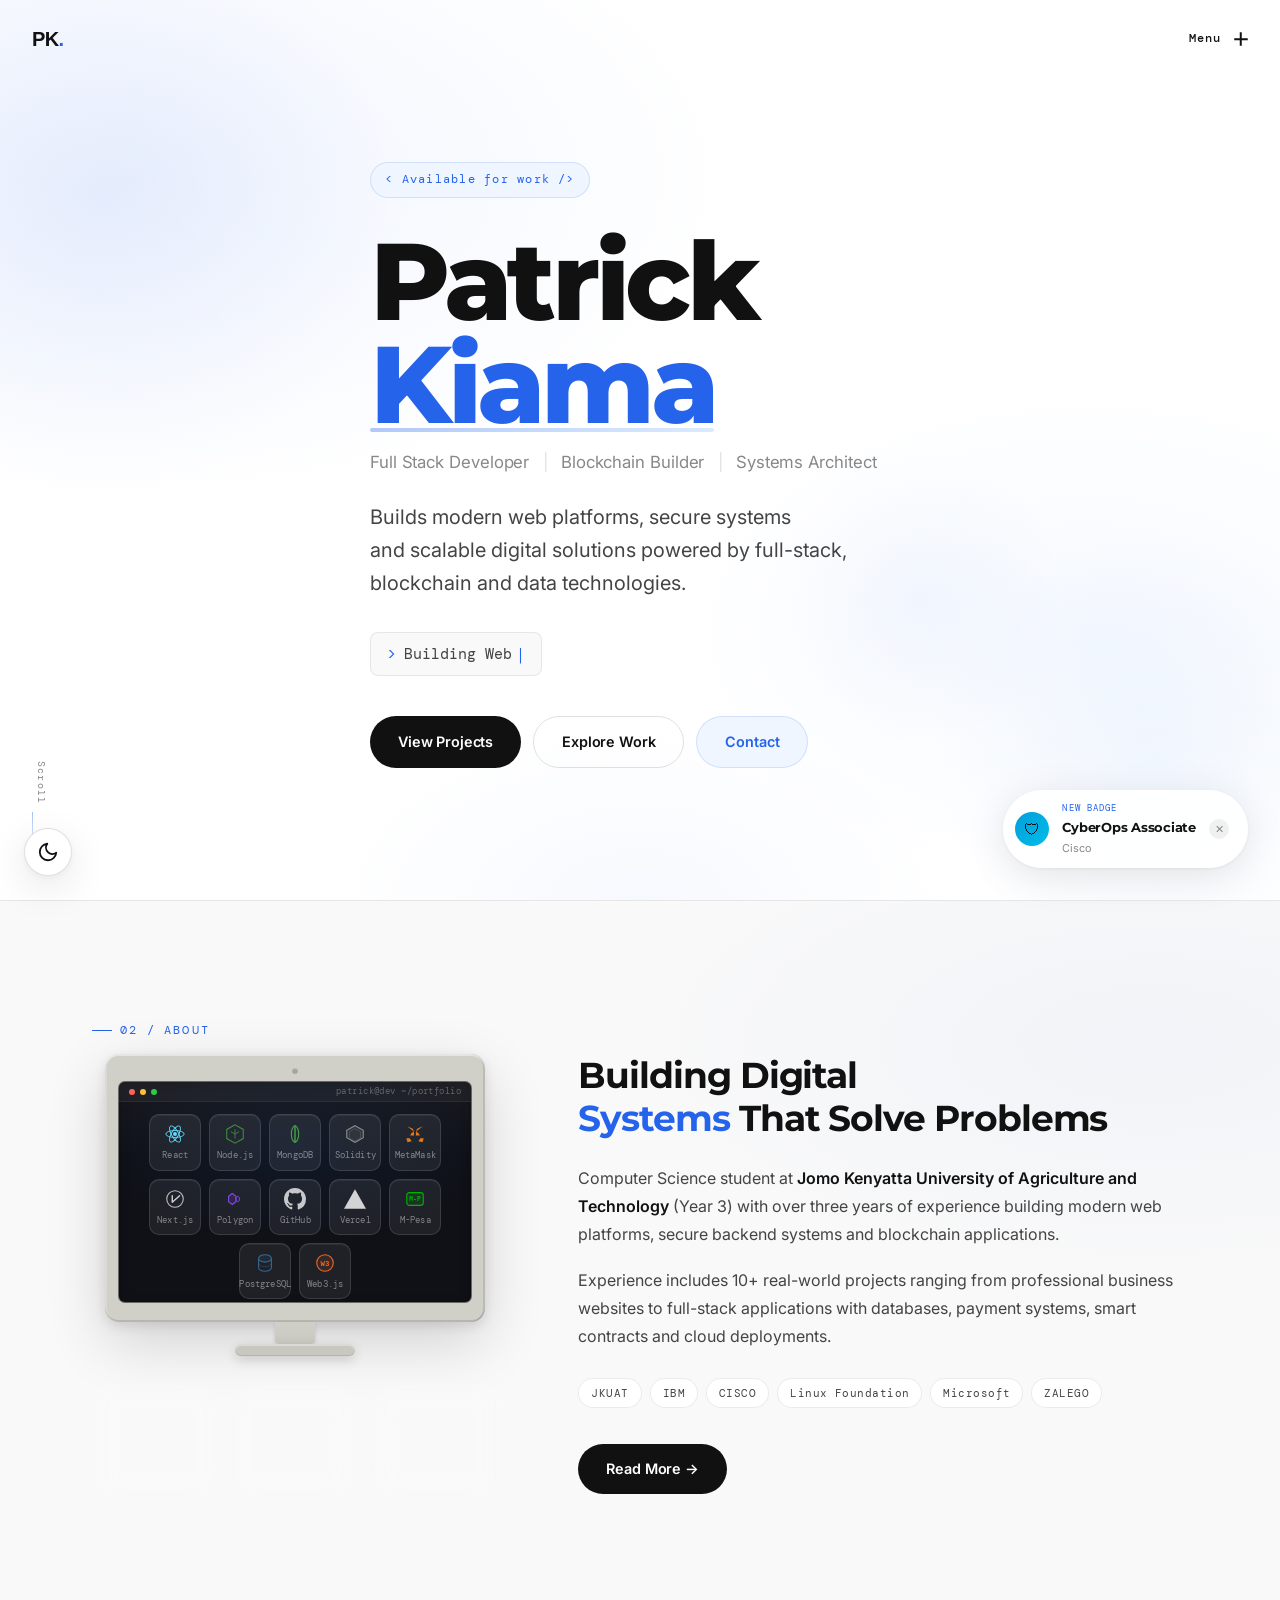
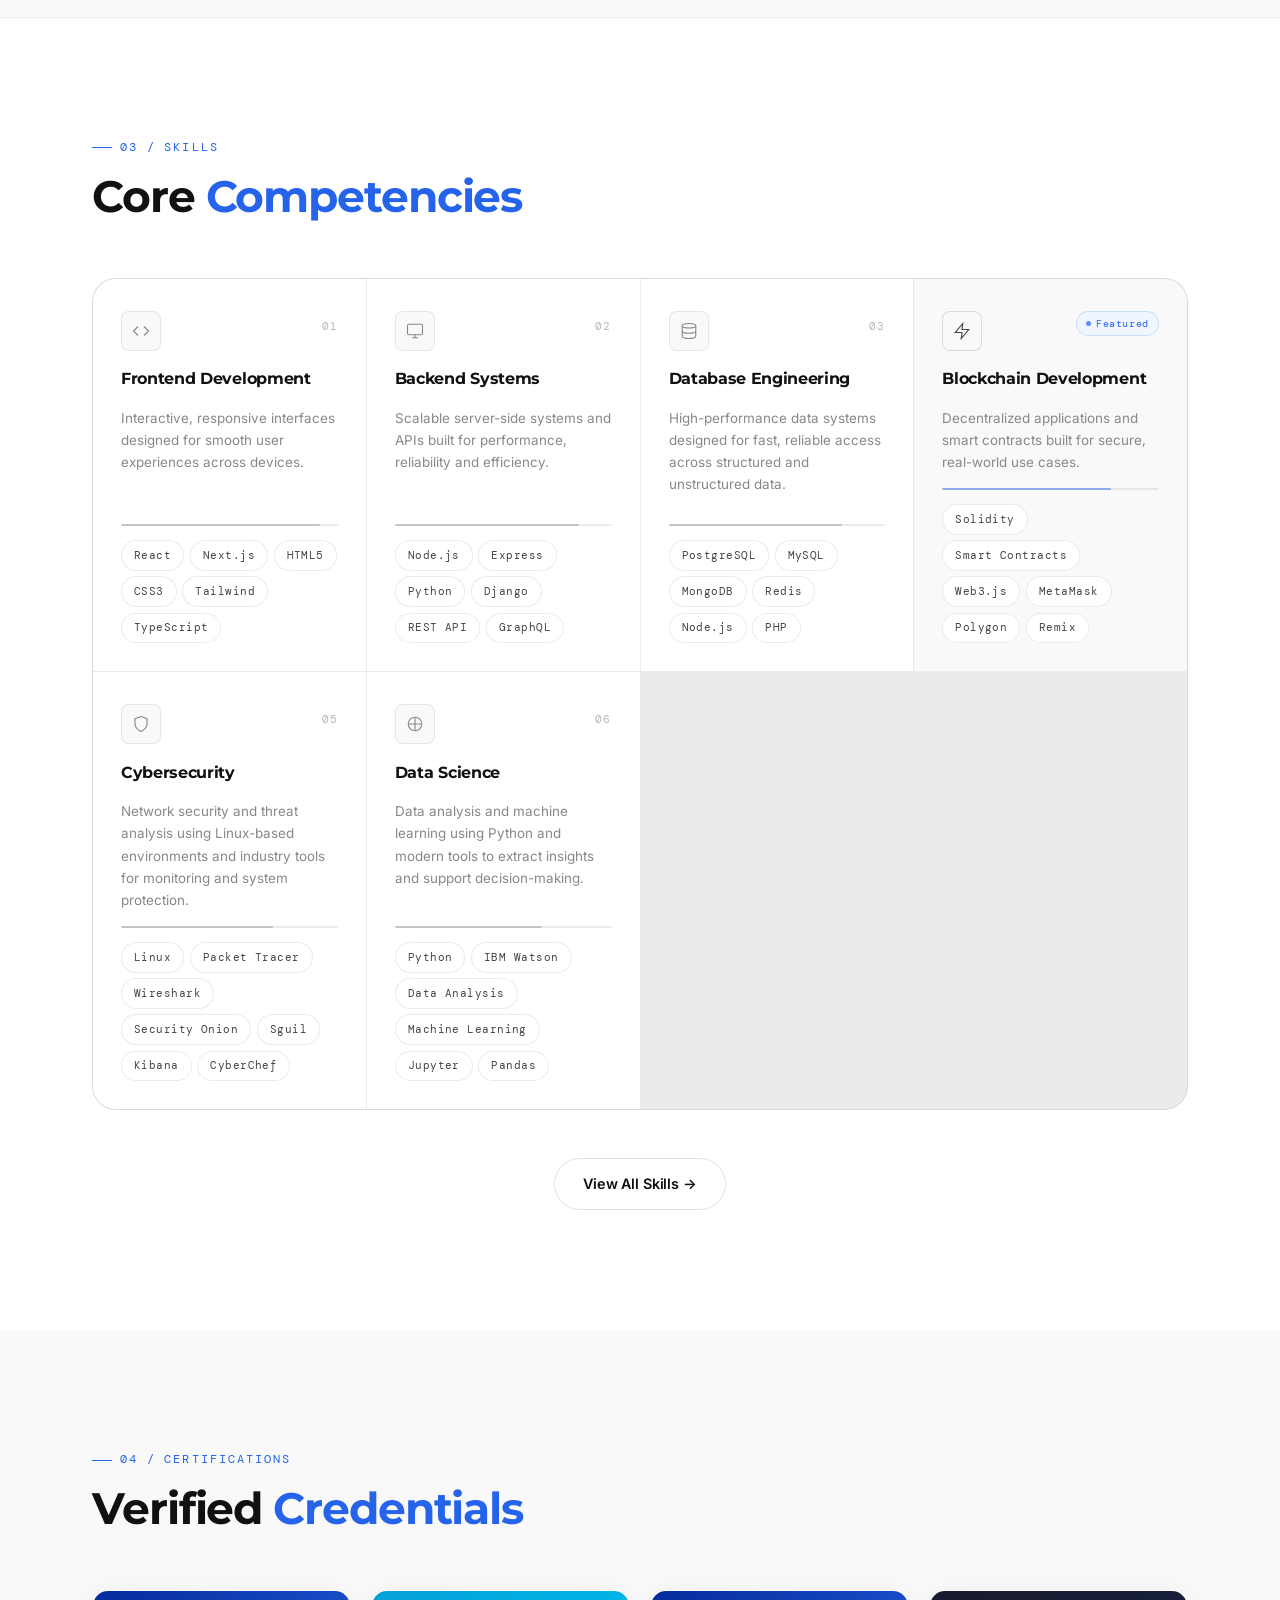
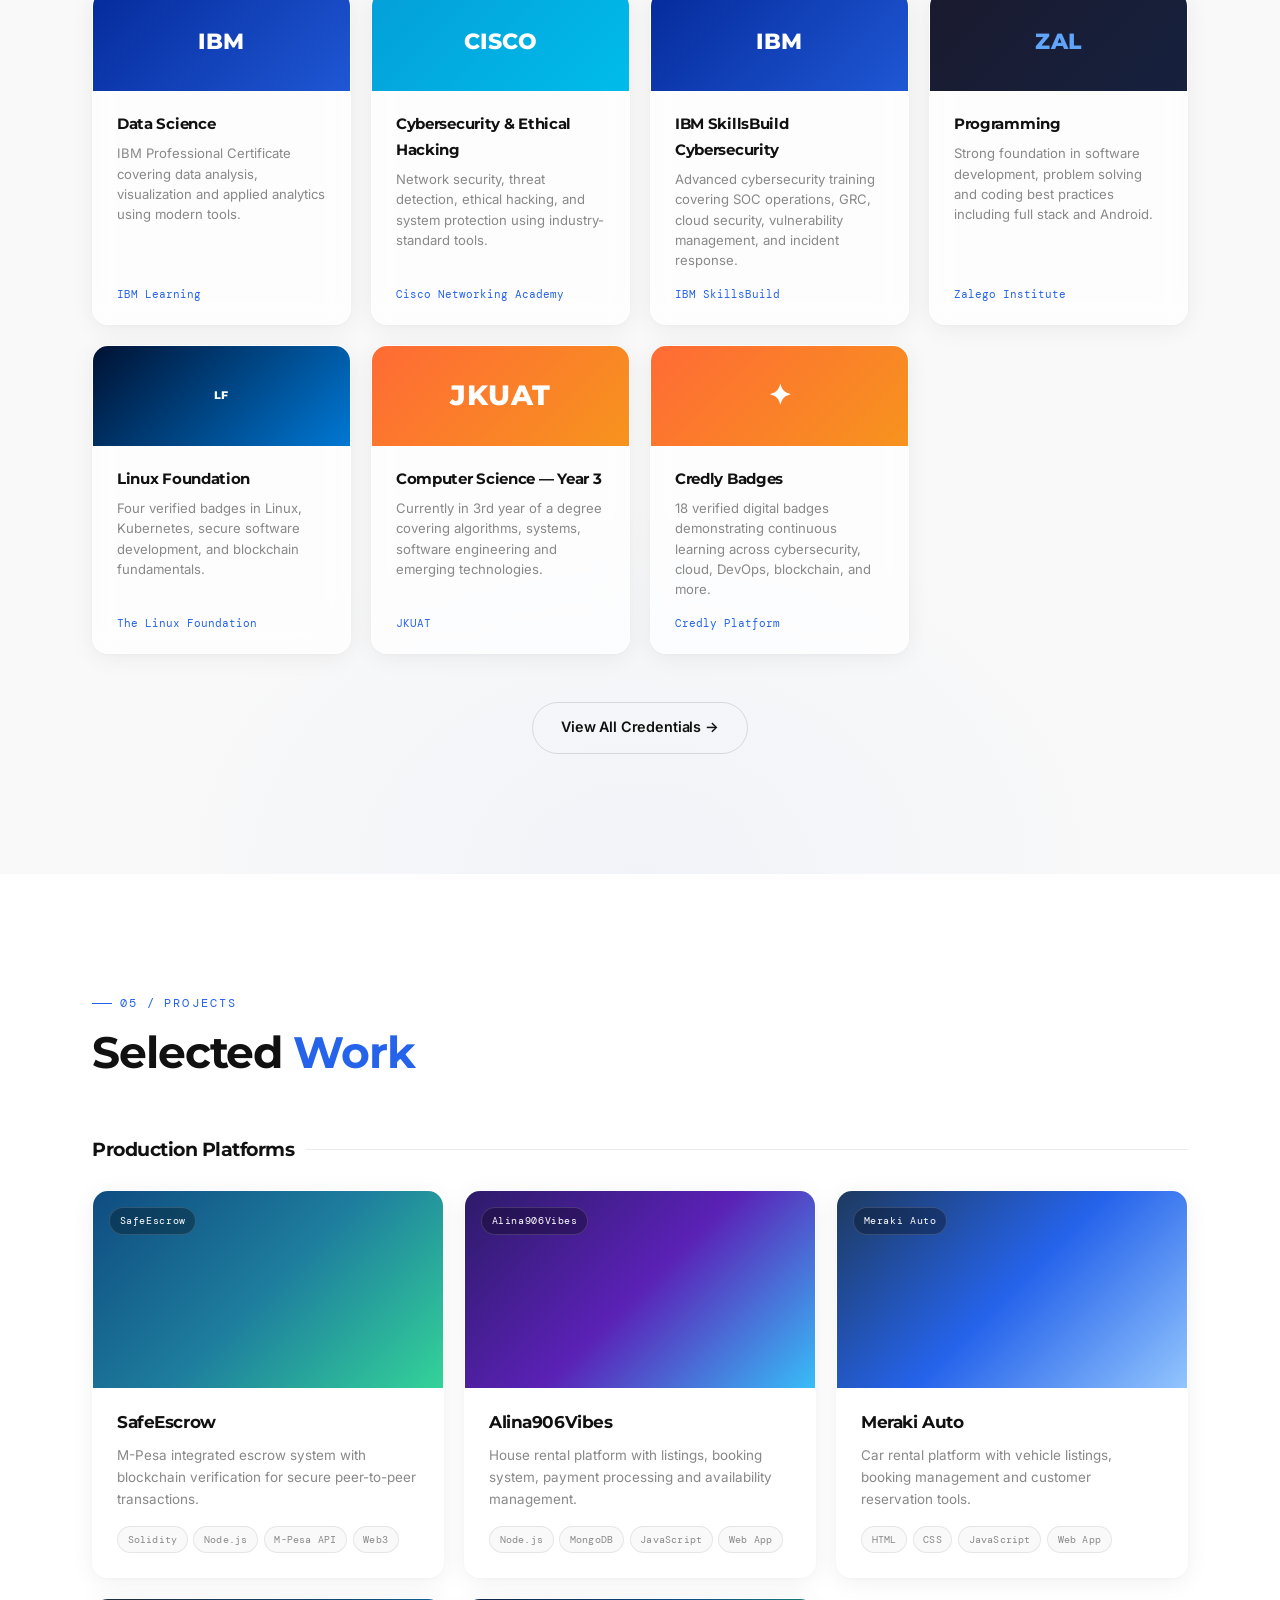
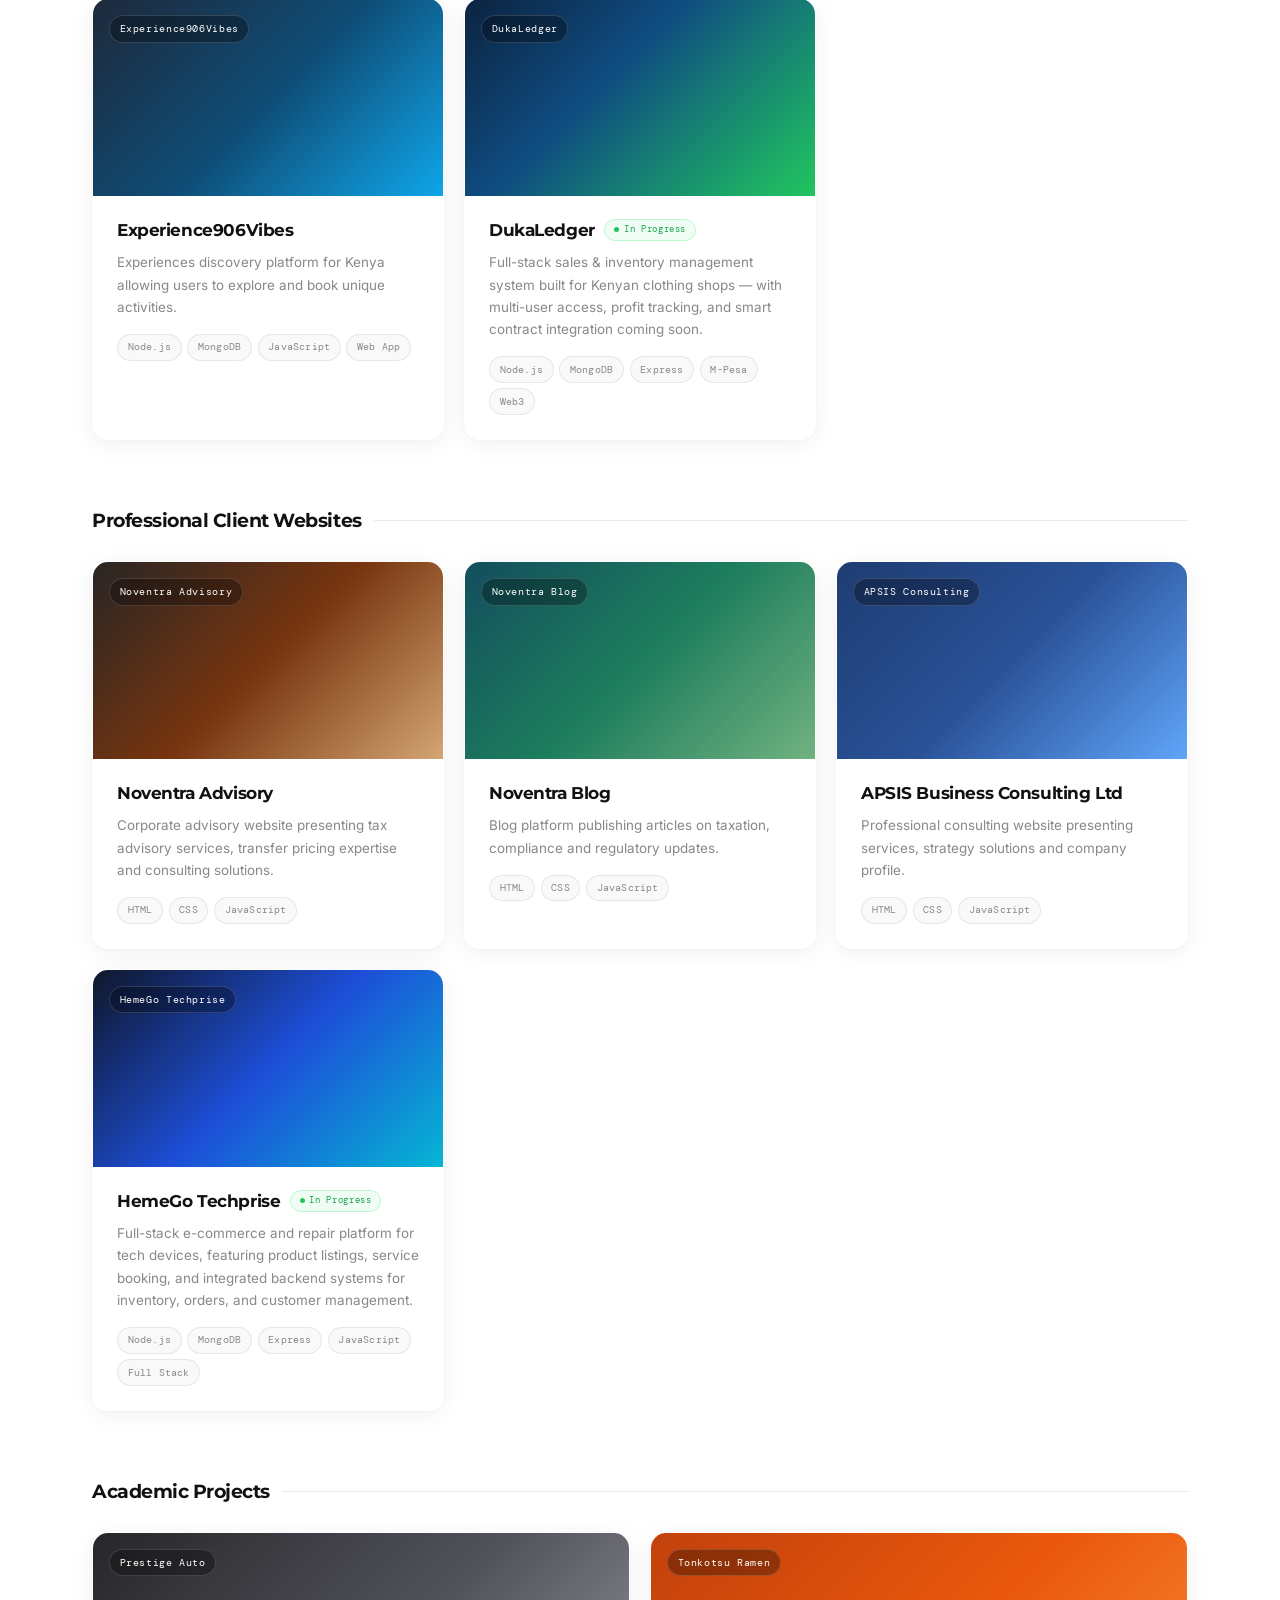
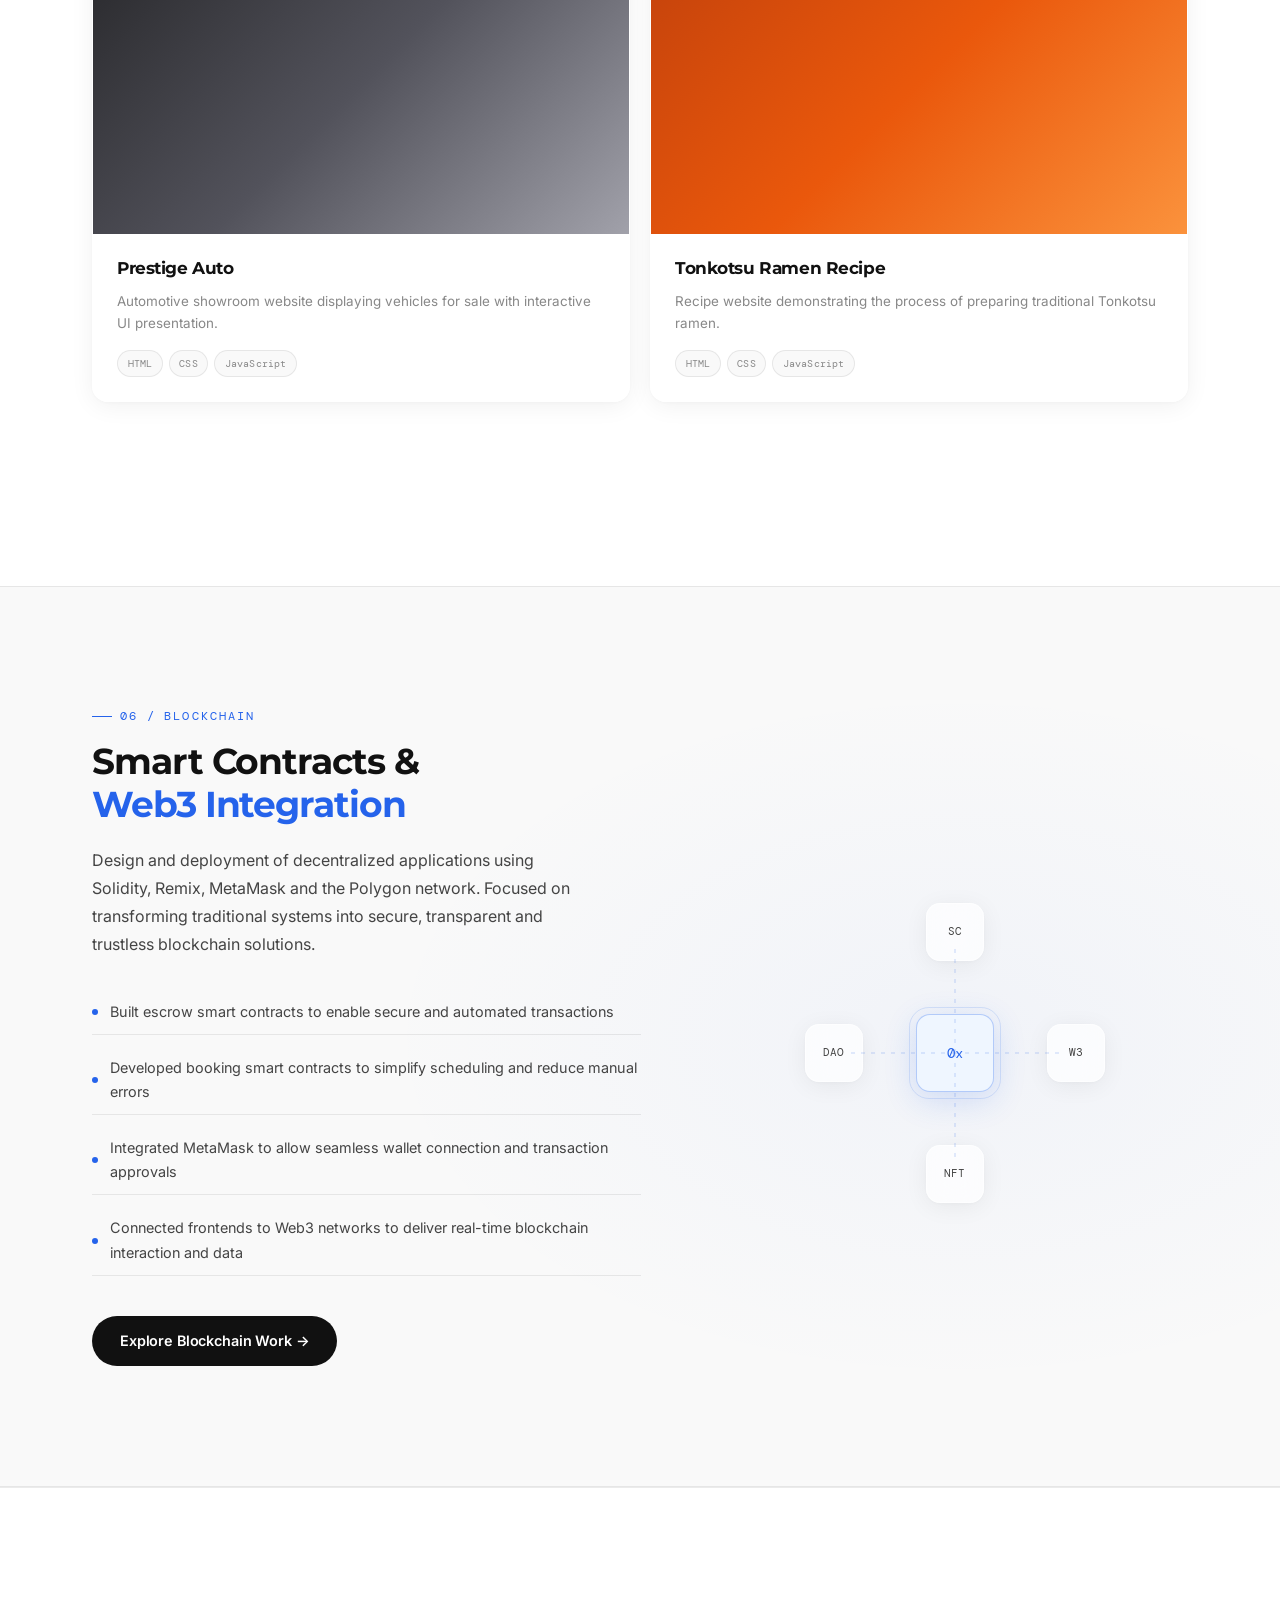
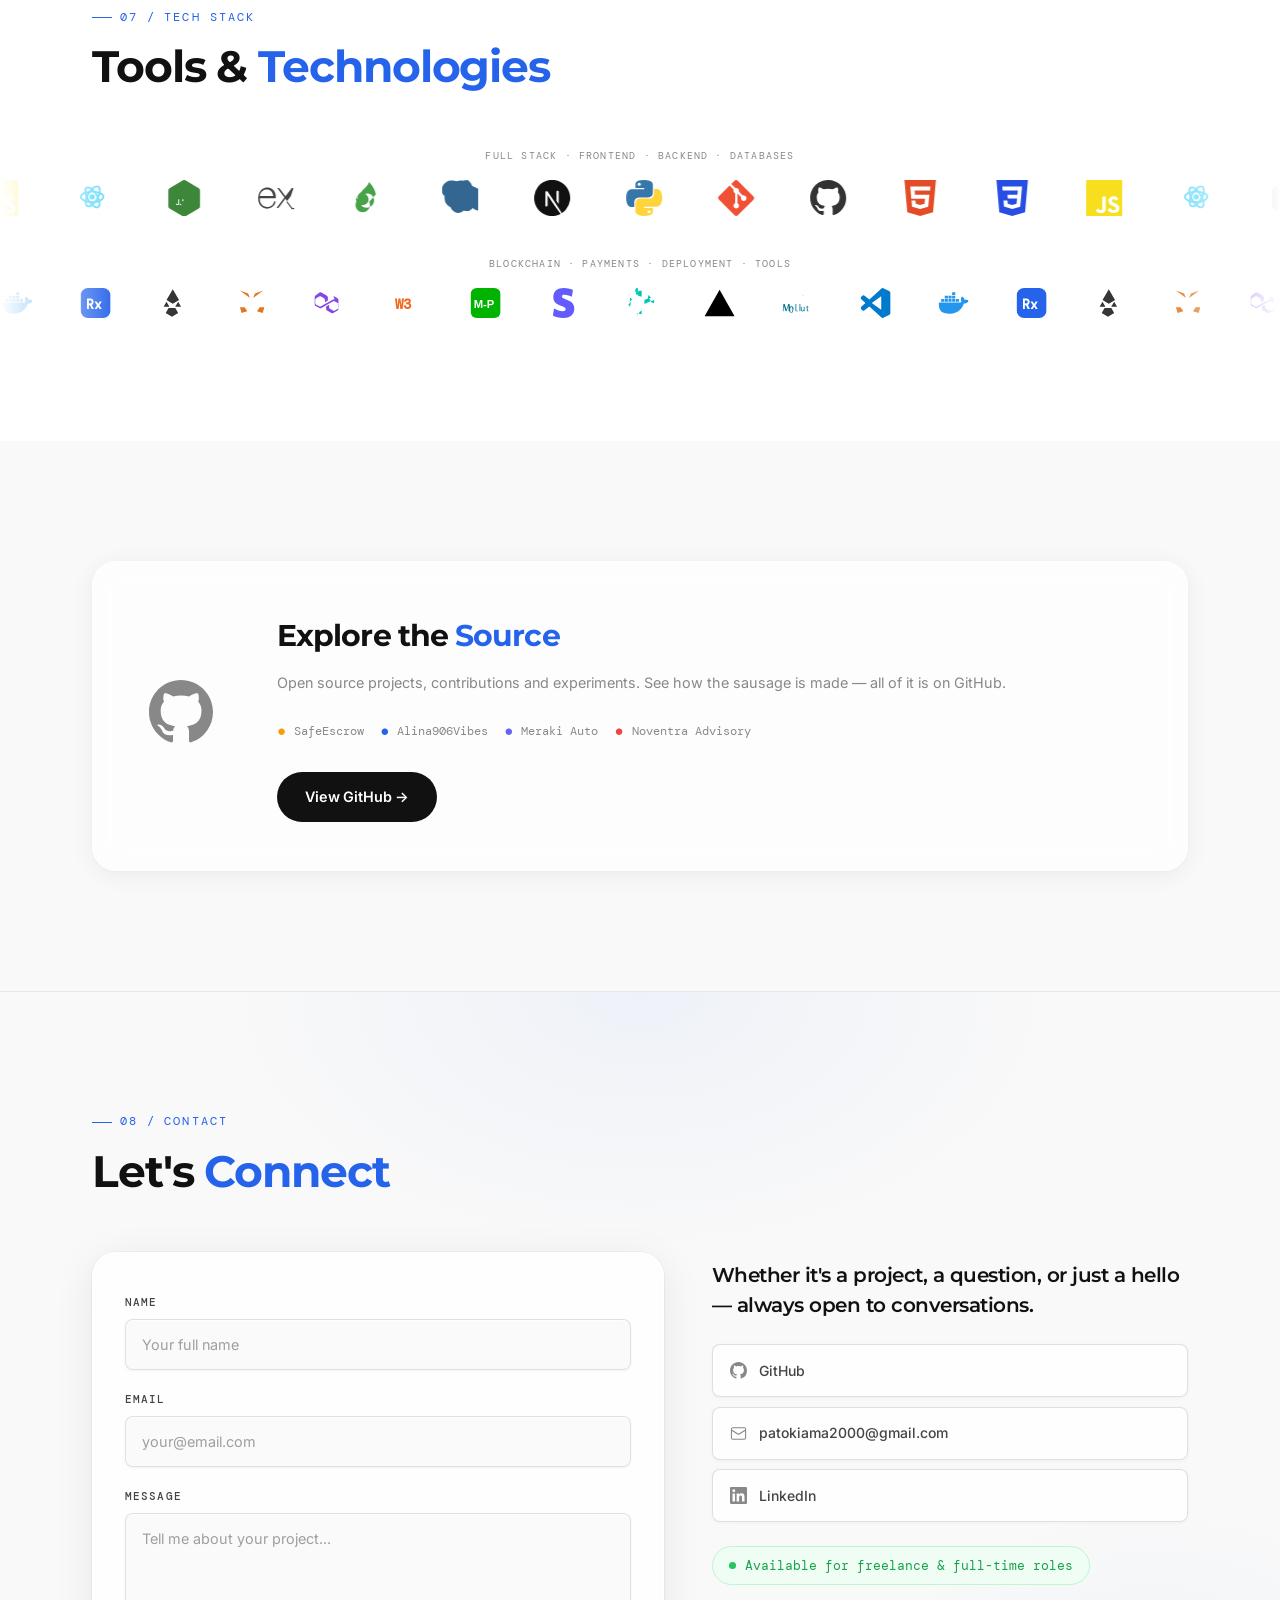
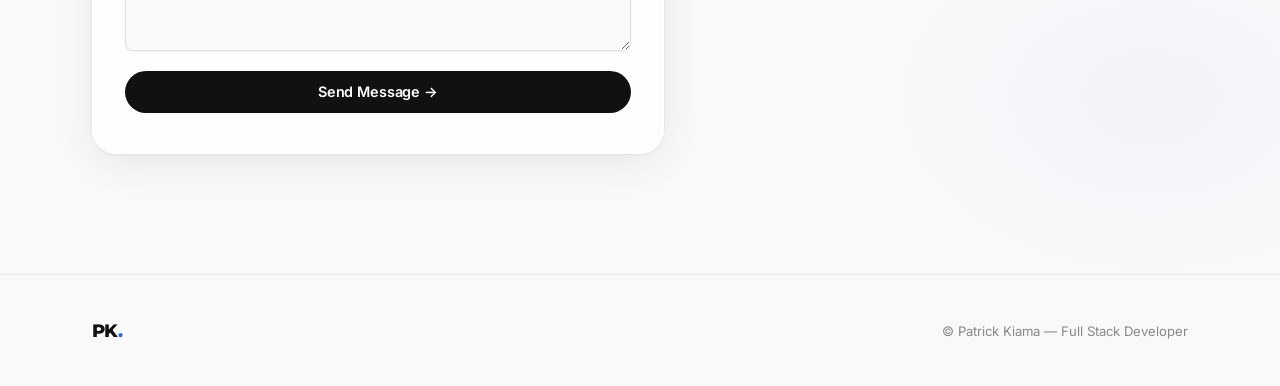
==== commit ae3be0b7: "Fix filename case mismatch: update all HTML refs to lowercase staggeredmenu.css/js and logoloop.css/" ====
--- a/index.html
+++ b/index.html
@@ -11,8 +11,8 @@
     href="https://fonts.googleapis.com/css2?family=Montserrat:wght@400;500;600;700;800;900&family=Inter:wght@400;500;600&family=DM+Mono:wght@400;500&display=swap"
     rel="stylesheet" />
   <link rel="stylesheet" href="css/style.css" />
-  <link rel="stylesheet" href="css/StaggeredMenu.css" />
-  <link rel="stylesheet" href="css/LogoLoop.css" />
+  <link rel="stylesheet" href="css/staggeredmenu.css" />
+  <link rel="stylesheet" href="css/logoloop.css" />
 </head>
 
 <body>
@@ -893,8 +893,8 @@
   </footer>
 
   <script src="js/main.js"></script>
-  <script src="js/StaggeredMenu.js"></script>
-  <script src="js/LogoLoop.js"></script>
+  <script src="js/staggeredmenu.js"></script>
+  <script src="js/logoloop.js"></script>
 </body>
 
 </html>
--- a/css/staggeredmenu.css
+++ b/css/staggeredmenu.css
@@ -0,0 +1,505 @@
+/* ============================================================
+   PATRICK KIAMA — StaggeredMenu.css
+   Vanilla JS/CSS port of the ReactBits StaggeredMenu component.
+   Integrated with the existing portfolio design system.
+   Namespaced under .sm-* to avoid any collisions with style.css
+   ============================================================ */
+
+/* ── Wrapper ─────────────────────────────────────────────── */
+.staggered-menu-wrapper {
+    position: fixed;
+    top: 0;
+    left: 0;
+    width: 100vw;
+    height: 100vh;
+    z-index: 900;
+    pointer-events: none;
+    --sm-accent: #2563eb;
+    /* matches portfolio --accent  */
+    --sm-panel-width: clamp(280px, 42vw, 480px);
+}
+
+/* ── Header bar (replaces .navbar) ──────────────────────── */
+.sm-header {
+    position: absolute;
+    top: 0;
+    left: 0;
+    width: 100%;
+    display: flex;
+    align-items: center;
+    justify-content: space-between;
+    padding: 1.35rem 2rem;
+    pointer-events: none;
+    z-index: 20;
+    transition: background 0.4s ease, backdrop-filter 0.4s ease,
+        border-color 0.4s ease, box-shadow 0.4s ease;
+    border-bottom: 1px solid transparent;
+}
+
+.sm-header.scrolled {
+    background: rgba(249, 249, 249, 0.90);
+    backdrop-filter: blur(20px) saturate(180%);
+    -webkit-backdrop-filter: blur(20px) saturate(180%);
+    border-bottom-color: rgba(0, 0, 0, 0.08);
+    box-shadow: 0 1px 0 rgba(0, 0, 0, 0.06);
+}
+
+/* When panel is open — keep header fully transparent so it
+   sits cleanly above the coloured pre-layers */
+.staggered-menu-wrapper[data-open] .sm-header {
+    background: transparent !important;
+    backdrop-filter: none !important;
+    box-shadow: none !important;
+    border-bottom-color: transparent !important;
+}
+
+.sm-header>* {
+    pointer-events: auto;
+}
+
+/* ── Logo ────────────────────────────────────────────────── */
+.sm-logo {
+    font-family: 'Sora', sans-serif;
+    font-size: 1.25rem;
+    font-weight: 700;
+    color: var(--text, #111);
+    letter-spacing: -0.03em;
+    text-decoration: none;
+    user-select: none;
+    transition: color 0.3s ease;
+}
+
+.sm-logo .dot {
+    color: var(--sm-accent);
+}
+
+/* Open state: logo goes white against coloured panel layers */
+.staggered-menu-wrapper[data-open] .sm-logo {
+    color: #fff;
+}
+
+.staggered-menu-wrapper[data-open] .sm-logo .dot {
+    color: rgba(255, 255, 255, 0.7);
+}
+
+/* ── Toggle button ───────────────────────────────────────── */
+.sm-toggle {
+    position: relative;
+    display: inline-flex;
+    align-items: center;
+    gap: 0.45rem;
+    background: transparent;
+    border: none;
+    cursor: pointer;
+    color: var(--text, #111);
+    font-family: 'DM Mono', monospace;
+    font-size: 0.78rem;
+    font-weight: 500;
+    letter-spacing: 0.06em;
+    line-height: 1;
+    padding: 0;
+    transition: color 0.3s ease;
+    overflow: visible;
+}
+
+.sm-toggle:focus-visible {
+    outline: 2px solid var(--sm-accent);
+    outline-offset: 5px;
+    border-radius: 4px;
+}
+
+/* Text cycling strip */
+.sm-toggle-textWrap {
+    position: relative;
+    display: inline-block;
+    height: 1em;
+    overflow: hidden;
+    white-space: nowrap;
+    min-width: 3.5em;
+    /* wide enough for both "Menu" and "Close" */
+}
+
+.sm-toggle-textInner {
+    display: flex;
+    flex-direction: column;
+    line-height: 1;
+    will-change: transform;
+}
+
+.sm-toggle-line {
+    display: block;
+    height: 1em;
+    line-height: 1;
+}
+
+/* Plus / × icon */
+.sm-icon {
+    position: relative;
+    width: 14px;
+    height: 14px;
+    flex: 0 0 14px;
+    display: inline-flex;
+    align-items: center;
+    justify-content: center;
+    will-change: transform;
+    transform-origin: 50% 50%;
+}
+
+.sm-icon-line {
+    position: absolute;
+    left: 50%;
+    top: 50%;
+    width: 100%;
+    height: 1.5px;
+    background: currentColor;
+    border-radius: 2px;
+    transform: translate(-50%, -50%);
+    will-change: transform;
+    transform-origin: 50% 50%;
+}
+
+/* ── Pre-layers (coloured swoosh layers) ─────────────────── */
+.sm-prelayers {
+    position: absolute;
+    top: 0;
+    right: 0;
+    bottom: 0;
+    width: var(--sm-panel-width);
+    pointer-events: none;
+    z-index: 5;
+    overflow: hidden;
+}
+
+.sm-prelayer {
+    position: absolute;
+    top: 0;
+    right: 0;
+    height: 100%;
+    width: 100%;
+    will-change: transform;
+}
+
+/* ── Main panel ──────────────────────────────────────────── */
+.sm-panel {
+    position: absolute;
+    top: 0;
+    right: 0;
+    width: var(--sm-panel-width);
+    height: 100%;
+    background: #ffffff;
+    display: flex;
+    flex-direction: column;
+    padding: 5.5rem 2.5rem 2.5rem;
+    overflow-y: auto;
+    overflow-x: hidden;
+    z-index: 10;
+    pointer-events: auto;
+    will-change: transform;
+    overscroll-behavior: contain;
+}
+
+.sm-panel::-webkit-scrollbar {
+    width: 3px;
+}
+
+.sm-panel::-webkit-scrollbar-thumb {
+    background: rgba(0, 0, 0, 0.1);
+    border-radius: 2px;
+}
+
+.sm-panel-inner {
+    flex: 1;
+    display: flex;
+    flex-direction: column;
+    gap: 1rem;
+}
+
+/* ── Nav list ────────────────────────────────────────────── */
+.sm-panel-list {
+    list-style: none;
+    margin: 0;
+    padding: 0;
+    display: flex;
+    flex-direction: column;
+    gap: 0.25rem;
+    counter-reset: smItem;
+}
+
+.sm-panel-itemWrap {
+    position: relative;
+    overflow: hidden;
+    line-height: 1;
+}
+
+.sm-panel-item {
+    display: inline-block;
+    position: relative;
+    color: #111;
+    font-family: 'Sora', sans-serif;
+    font-weight: 700;
+    font-size: clamp(2.4rem, 6vw, 3.5rem);
+    line-height: 1.05;
+    letter-spacing: -0.03em;
+    text-transform: uppercase;
+    text-decoration: none;
+    padding-right: 1.6em;
+    transition: color 0.25s ease;
+    cursor: pointer;
+}
+
+.sm-panel-item:hover {
+    color: var(--sm-accent);
+}
+
+.sm-panel-itemLabel {
+    display: inline-block;
+    will-change: transform;
+    transform-origin: 50% 100%;
+}
+
+/* Item numbering */
+.sm-panel-list[data-numbering] .sm-panel-item {
+    counter-increment: smItem;
+}
+
+.sm-panel-list[data-numbering] .sm-panel-item::after {
+    content: counter(smItem, decimal-leading-zero);
+    position: absolute;
+    top: 0.1em;
+    right: 0.2em;
+    font-family: 'DM Mono', monospace;
+    font-size: 0.9rem;
+    font-weight: 400;
+    letter-spacing: 0;
+    color: var(--sm-accent);
+    pointer-events: none;
+    user-select: none;
+    opacity: var(--sm-num-opacity, 0);
+    transition: opacity 0.3s ease;
+}
+
+/* ── Socials ─────────────────────────────────────────────── */
+.sm-socials {
+    margin-top: auto;
+    padding-top: 2rem;
+    display: flex;
+    flex-direction: column;
+    gap: 0.6rem;
+}
+
+.sm-socials-title {
+    margin: 0;
+    font-family: 'DM Mono', monospace;
+    font-size: 0.68rem;
+    font-weight: 500;
+    color: var(--sm-accent);
+    letter-spacing: 0.14em;
+    text-transform: uppercase;
+}
+
+.sm-socials-list {
+    list-style: none;
+    margin: 0;
+    padding: 0;
+    display: flex;
+    align-items: center;
+    gap: 1.25rem;
+    flex-wrap: wrap;
+}
+
+.sm-socials-link {
+    font-family: 'DM Sans', sans-serif;
+    font-size: 0.95rem;
+    font-weight: 500;
+    color: #444;
+    text-decoration: none;
+    transition: color 0.25s ease, opacity 0.3s ease;
+}
+
+.sm-socials-link:hover {
+    color: var(--sm-accent);
+}
+
+.sm-socials-list:hover .sm-socials-link:not(:hover) {
+    opacity: 0.35;
+}
+
+.sm-socials-link:focus-visible {
+    outline: 2px solid var(--sm-accent);
+    outline-offset: 3px;
+    border-radius: 2px;
+}
+
+/* ── Overlay backdrop (blocks page interaction when open) ── */
+.sm-backdrop {
+    position: absolute;
+    inset: 0;
+    background: transparent;
+    z-index: 4;
+    pointer-events: none;
+}
+
+.staggered-menu-wrapper[data-open] .sm-backdrop {
+    pointer-events: auto;
+}
+
+/* ── Responsive ──────────────────────────────────────────── */
+@media (max-width: 768px) {
+    .staggered-menu-wrapper {
+        --sm-panel-width: 100vw;
+    }
+
+    .sm-panel {
+        padding-top: 5rem;
+        padding-left: 1.75rem;
+        padding-right: 1.75rem;
+    }
+
+    .sm-header {
+        padding: 1.1rem 1.25rem;
+    }
+
+    .sm-panel-item {
+        font-size: clamp(2rem, 10vw, 3rem);
+    }
+}
+
+@media (max-width: 480px) {
+    .sm-panel-item {
+        font-size: clamp(1.75rem, 11vw, 2.5rem);
+    }
+}
+
+/* ── Close button inside the panel ──────────────────────── */
+.sm-close-btn {
+    position: absolute;
+    top: 1.5rem;
+    right: 1.75rem;
+    display: inline-flex;
+    align-items: center;
+    gap: 0.5rem;
+    background: transparent;
+    border: 1px solid rgba(0, 0, 0, 0.1);
+    border-radius: 100px;
+    cursor: pointer;
+    color: #444;
+    font-family: 'DM Mono', monospace;
+    font-size: 0.72rem;
+    font-weight: 500;
+    letter-spacing: 0.06em;
+    padding: 0.45rem 0.85rem 0.45rem 0.7rem;
+    transition: background 0.2s ease, border-color 0.2s ease,
+        color 0.2s ease, transform 0.2s cubic-bezier(0.34, 1.56, 0.64, 1);
+    z-index: 20;
+    user-select: none;
+    -webkit-tap-highlight-color: transparent;
+}
+
+.sm-close-btn:hover {
+    background: rgba(0, 0, 0, 0.05);
+    border-color: rgba(0, 0, 0, 0.18);
+    color: #111;
+    transform: scale(1.04);
+}
+
+.sm-close-btn:active {
+    transform: scale(0.97);
+}
+
+.sm-close-btn:focus-visible {
+    outline: 2px solid var(--sm-accent);
+    outline-offset: 3px;
+}
+
+/* The × icon — two lines crossing at 45deg */
+.sm-close-icon {
+    position: relative;
+    width: 12px;
+    height: 12px;
+    flex-shrink: 0;
+}
+
+.sm-close-line {
+    position: absolute;
+    left: 0;
+    top: 50%;
+    width: 100%;
+    height: 1.5px;
+    background: currentColor;
+    border-radius: 2px;
+    transform-origin: 50% 50%;
+}
+
+.sm-close-line:nth-child(1) {
+    transform: translateY(-50%) rotate(45deg);
+}
+
+.sm-close-line:nth-child(2) {
+    transform: translateY(-50%) rotate(-45deg);
+}
+
+.sm-close-label {
+    line-height: 1;
+}
+
+@media (max-width: 768px) {
+    .sm-close-btn {
+        top: 1.2rem;
+        right: 1.25rem;
+    }
+}
+
+/* ============================================================
+   DARK MODE OVERRIDES
+   ============================================================ */
+
+/* Scrolled header bar */
+[data-theme="dark"] .sm-header.scrolled {
+    background: rgba(15, 17, 23, 0.92);
+    border-bottom-color: rgba(255, 255, 255, 0.07);
+    box-shadow: 0 1px 0 rgba(0, 0, 0, 0.4);
+}
+
+/* Main panel background */
+[data-theme="dark"] .sm-panel {
+    background: #161821;
+}
+
+[data-theme="dark"] .sm-panel::-webkit-scrollbar-thumb {
+    background: rgba(255, 255, 255, 0.1);
+}
+
+/* Nav items */
+[data-theme="dark"] .sm-panel-item {
+    color: #ffffff;
+}
+
+[data-theme="dark"] .sm-panel-item:hover {
+    color: #60a5fa;
+}
+
+/* Socials section */
+[data-theme="dark"] .sm-socials-link {
+    color: #94a3b8;
+}
+
+[data-theme="dark"] .sm-socials-link:hover {
+    color: #60a5fa;
+}
+
+/* Close button */
+[data-theme="dark"] .sm-close-btn {
+    color: #94a3b8;
+    border-color: rgba(255, 255, 255, 0.1);
+}
+
+[data-theme="dark"] .sm-close-btn:hover {
+    background: rgba(255, 255, 255, 0.06);
+    border-color: rgba(255, 255, 255, 0.2);
+    color: #ffffff;
+}
+
+/* Toggle button (Menu/Close text in header) */
+[data-theme="dark"] .sm-toggle {
+    color: var(--text, #ffffff);
+}
--- a/css/logoloop.css
+++ b/css/logoloop.css
@@ -0,0 +1,192 @@
+/* ============================================================
+   PATRICK KIAMA — LogoLoop.css
+   Vanilla CSS port of the ReactBits LogoLoop component.
+   Used in the Tech Stack section of index.html.
+   ============================================================ */
+
+/* ── Base container ─────────────────────────────────────── */
+.logoloop {
+    position: relative;
+    overflow: hidden;
+    --logoloop-gap: 48px;
+    --logoloop-logo-height: 32px;
+    --logoloop-fade-color: #f9f9f9;
+    /* matches --bg */
+    width: 100%;
+}
+
+/* ── Track: the moving strip ─────────────────────────────── */
+.logoloop__track {
+    display: flex;
+    width: max-content;
+    min-width: 200%;
+    will-change: transform;
+    user-select: none;
+    position: relative;
+    z-index: 0;
+    /* Paused by default; JS sets play state */
+    animation-play-state: running;
+}
+
+/* ── List & items ─────────────────────────────────────────── */
+.logoloop__list {
+    display: flex;
+    align-items: center;
+    list-style: none;
+    margin: 0;
+    padding: 0;
+    /* aria-hidden copies get pointer-events none */
+}
+
+.logoloop__list[aria-hidden="true"] {
+    pointer-events: none;
+}
+
+.logoloop__item {
+    flex: 0 0 auto;
+    margin-right: var(--logoloop-gap);
+    display: flex;
+    align-items: center;
+    justify-content: center;
+}
+
+.logoloop__item:last-child {
+    margin-right: var(--logoloop-gap);
+    /* keep gap consistent at wrap point */
+}
+
+/* ── Icon / node ─────────────────────────────────────────── */
+.logoloop__node {
+    display: inline-flex;
+    align-items: center;
+    justify-content: center;
+    height: var(--logoloop-logo-height);
+    width: var(--logoloop-logo-height);
+    font-size: var(--logoloop-logo-height);
+    color: var(--text-2, #444);
+    transition: transform 0.3s cubic-bezier(0.4, 0, 0.2, 1),
+        color 0.3s ease;
+}
+
+/* ── Link wrapper ────────────────────────────────────────── */
+.logoloop__link {
+    display: inline-flex;
+    align-items: center;
+    text-decoration: none;
+    border-radius: 6px;
+    color: inherit;
+    transition: opacity 0.2s ease;
+}
+
+.logoloop__link:hover {
+    opacity: 0.75;
+}
+
+.logoloop__link:focus-visible {
+    outline: 2px solid var(--accent, #2563eb);
+    outline-offset: 3px;
+}
+
+/* ── Scale on hover ──────────────────────────────────────── */
+.logoloop--scale-hover .logoloop__item {
+    overflow: visible;
+    padding: calc(var(--logoloop-logo-height) * 0.1) 0;
+}
+
+.logoloop--scale-hover .logoloop__item:hover .logoloop__node {
+    transform: scale(1.22);
+    color: var(--accent, #2563eb);
+}
+
+/* ── Fade edges ──────────────────────────────────────────── */
+.logoloop--fade::before,
+.logoloop--fade::after {
+    content: '';
+    position: absolute;
+    top: 0;
+    bottom: 0;
+    width: clamp(32px, 10%, 120px);
+    pointer-events: none;
+    z-index: 10;
+}
+
+.logoloop--fade::before {
+    left: 0;
+    background: linear-gradient(to right,
+            var(--logoloop-fade-color) 0%,
+            transparent 100%);
+}
+
+.logoloop--fade::after {
+    right: 0;
+    background: linear-gradient(to left,
+            var(--logoloop-fade-color) 0%,
+            transparent 100%);
+}
+
+/* ── Reduced motion ──────────────────────────────────────── */
+@media (prefers-reduced-motion: reduce) {
+    .logoloop__track {
+        transform: translate3d(0, 0, 0) !important;
+    }
+
+    .logoloop__node {
+        transition: none !important;
+    }
+}
+
+/* ============================================================
+   TECH STACK SECTION WRAPPER
+   (replaces .techstack-section from style.css)
+   ============================================================ */
+.techstack-section {
+    background: var(--bg-alt, #fff);
+    border-top: 1px solid var(--border, rgba(0, 0, 0, 0.08));
+    padding: var(--section-gap, 120px) 0;
+    overflow: hidden;
+    /* contain absolute fade overlays */
+}
+
+/* Two-row layout */
+.logoloop-rows {
+    display: flex;
+    flex-direction: column;
+    gap: 2.25rem;
+    margin-top: 0;
+}
+
+/* Adjust fade colour to match section background */
+.techstack-section .logoloop {
+    --logoloop-fade-color: #ffffff;
+    /* --bg-alt */
+}
+
+[data-theme="dark"] .techstack-section .logoloop {
+    --logoloop-fade-color: #161821;
+}
+
+[data-theme="dark"] .logoloop {
+    --logoloop-fade-color: #0f1117;
+}
+
+/* Label above each row */
+.logoloop-row-label {
+    font-family: var(--font-mono, 'DM Mono', monospace);
+    font-size: 0.62rem;
+    color: var(--text-muted, #888);
+    letter-spacing: 0.12em;
+    text-transform: uppercase;
+    text-align: center;
+    margin-bottom: 0.75rem;
+}
+
+/* ── Icon sizing fine-tune ───────────────────────────────── */
+.logoloop-row-1 {
+    --logoloop-logo-height: 36px;
+    --logoloop-gap: 56px;
+}
+
+.logoloop-row-2 {
+    --logoloop-logo-height: 30px;
+    --logoloop-gap: 48px;
+}
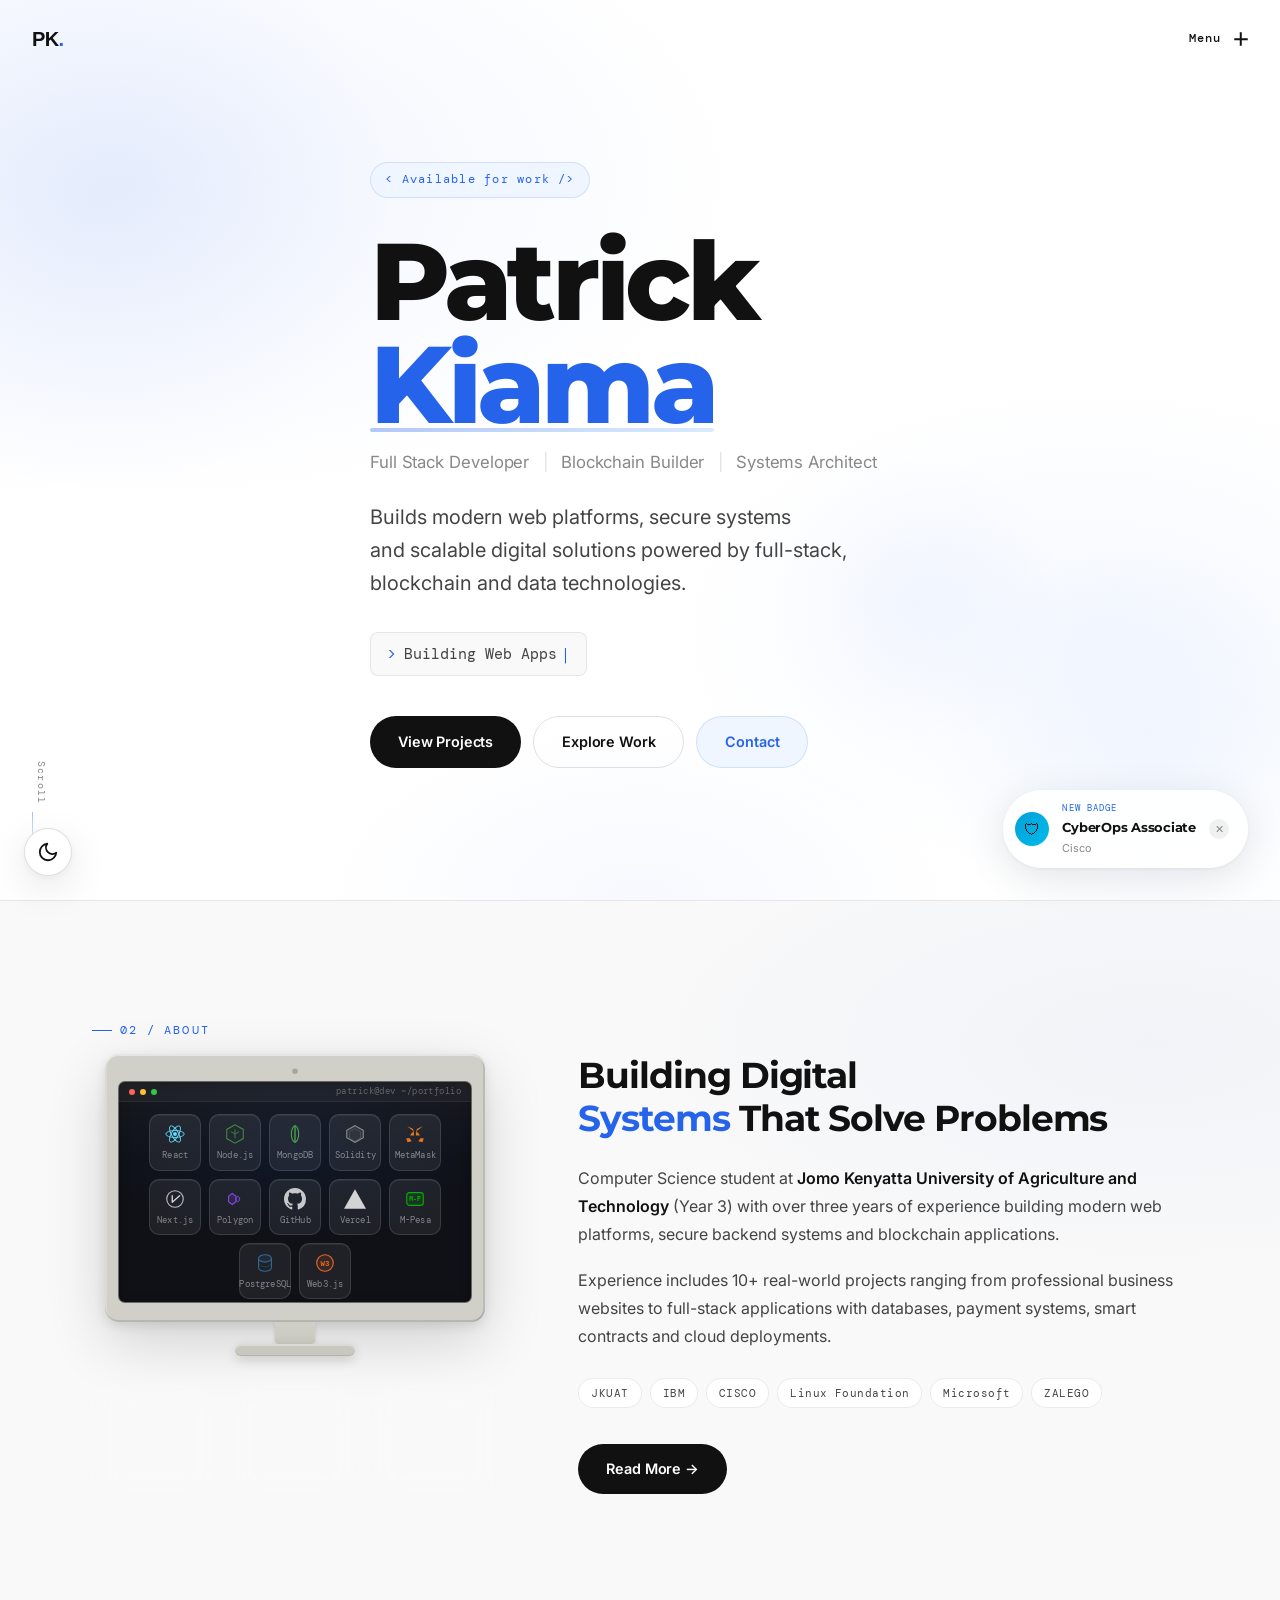
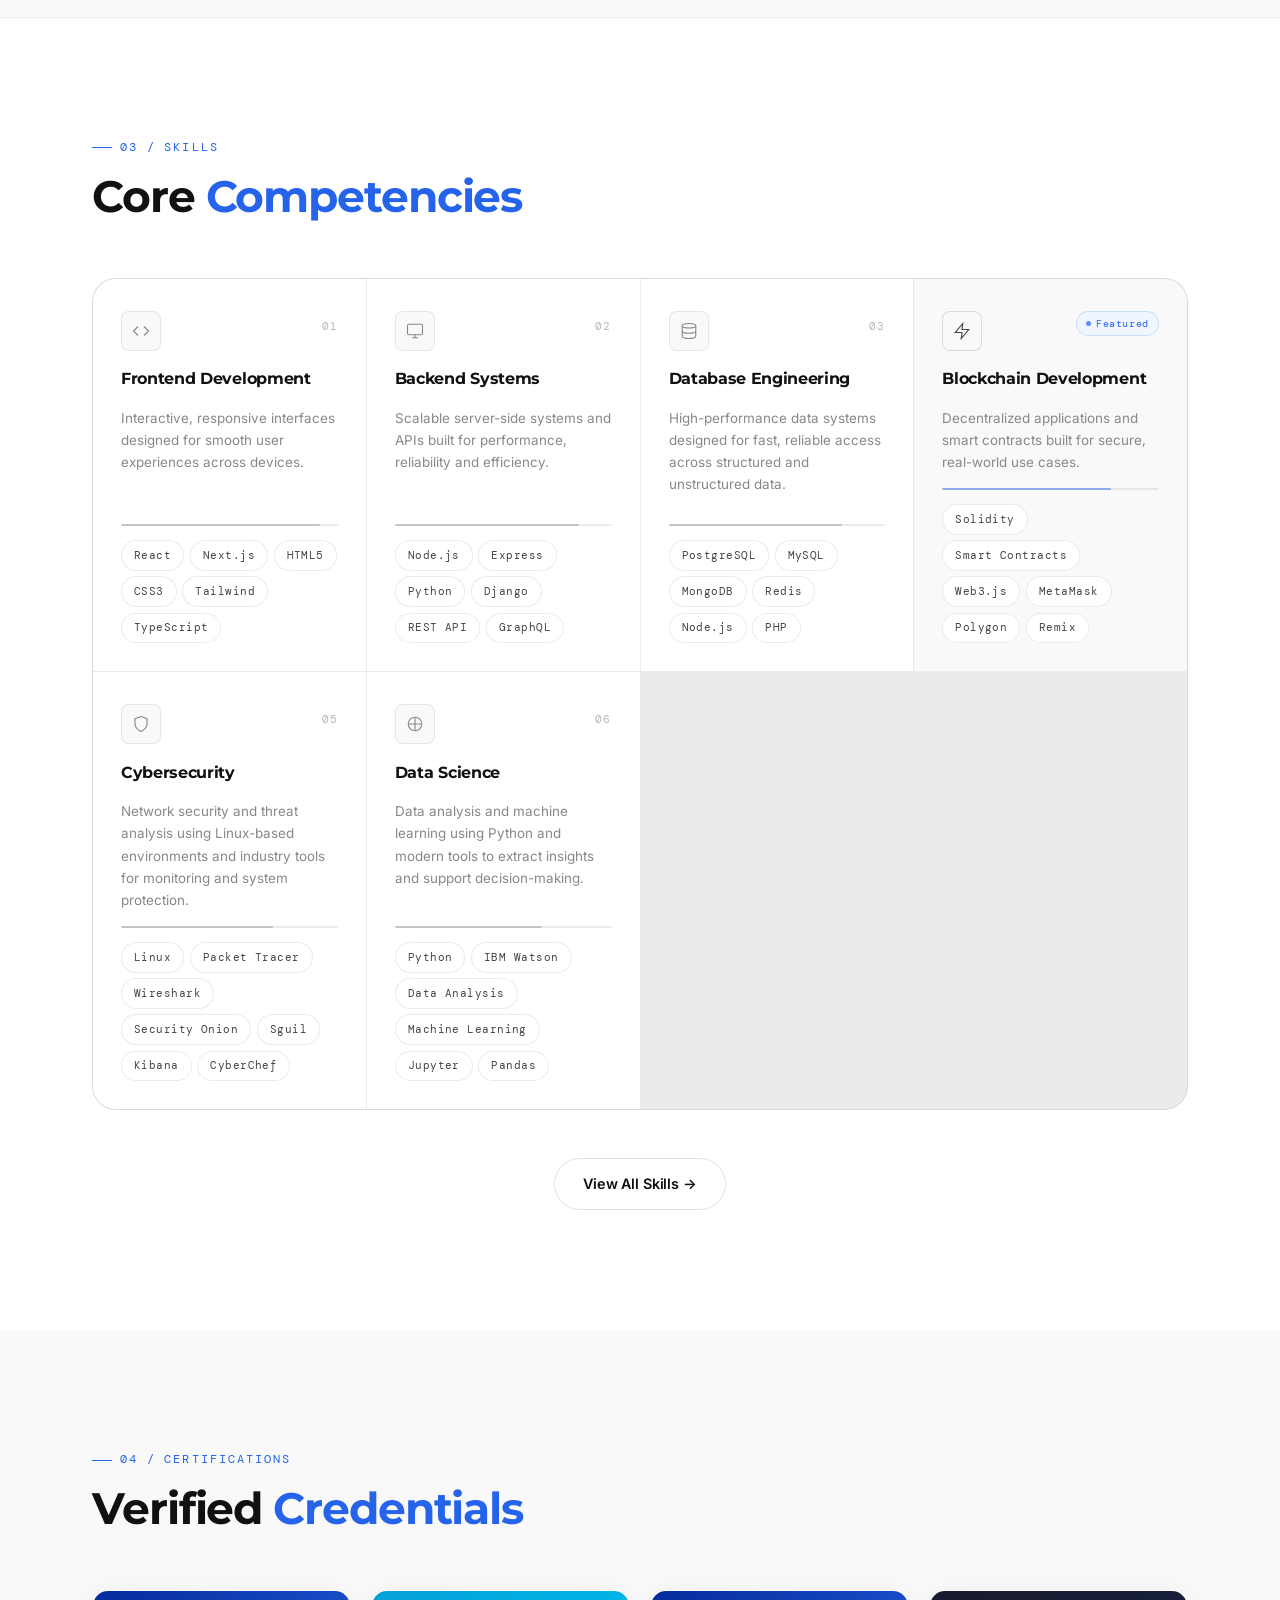
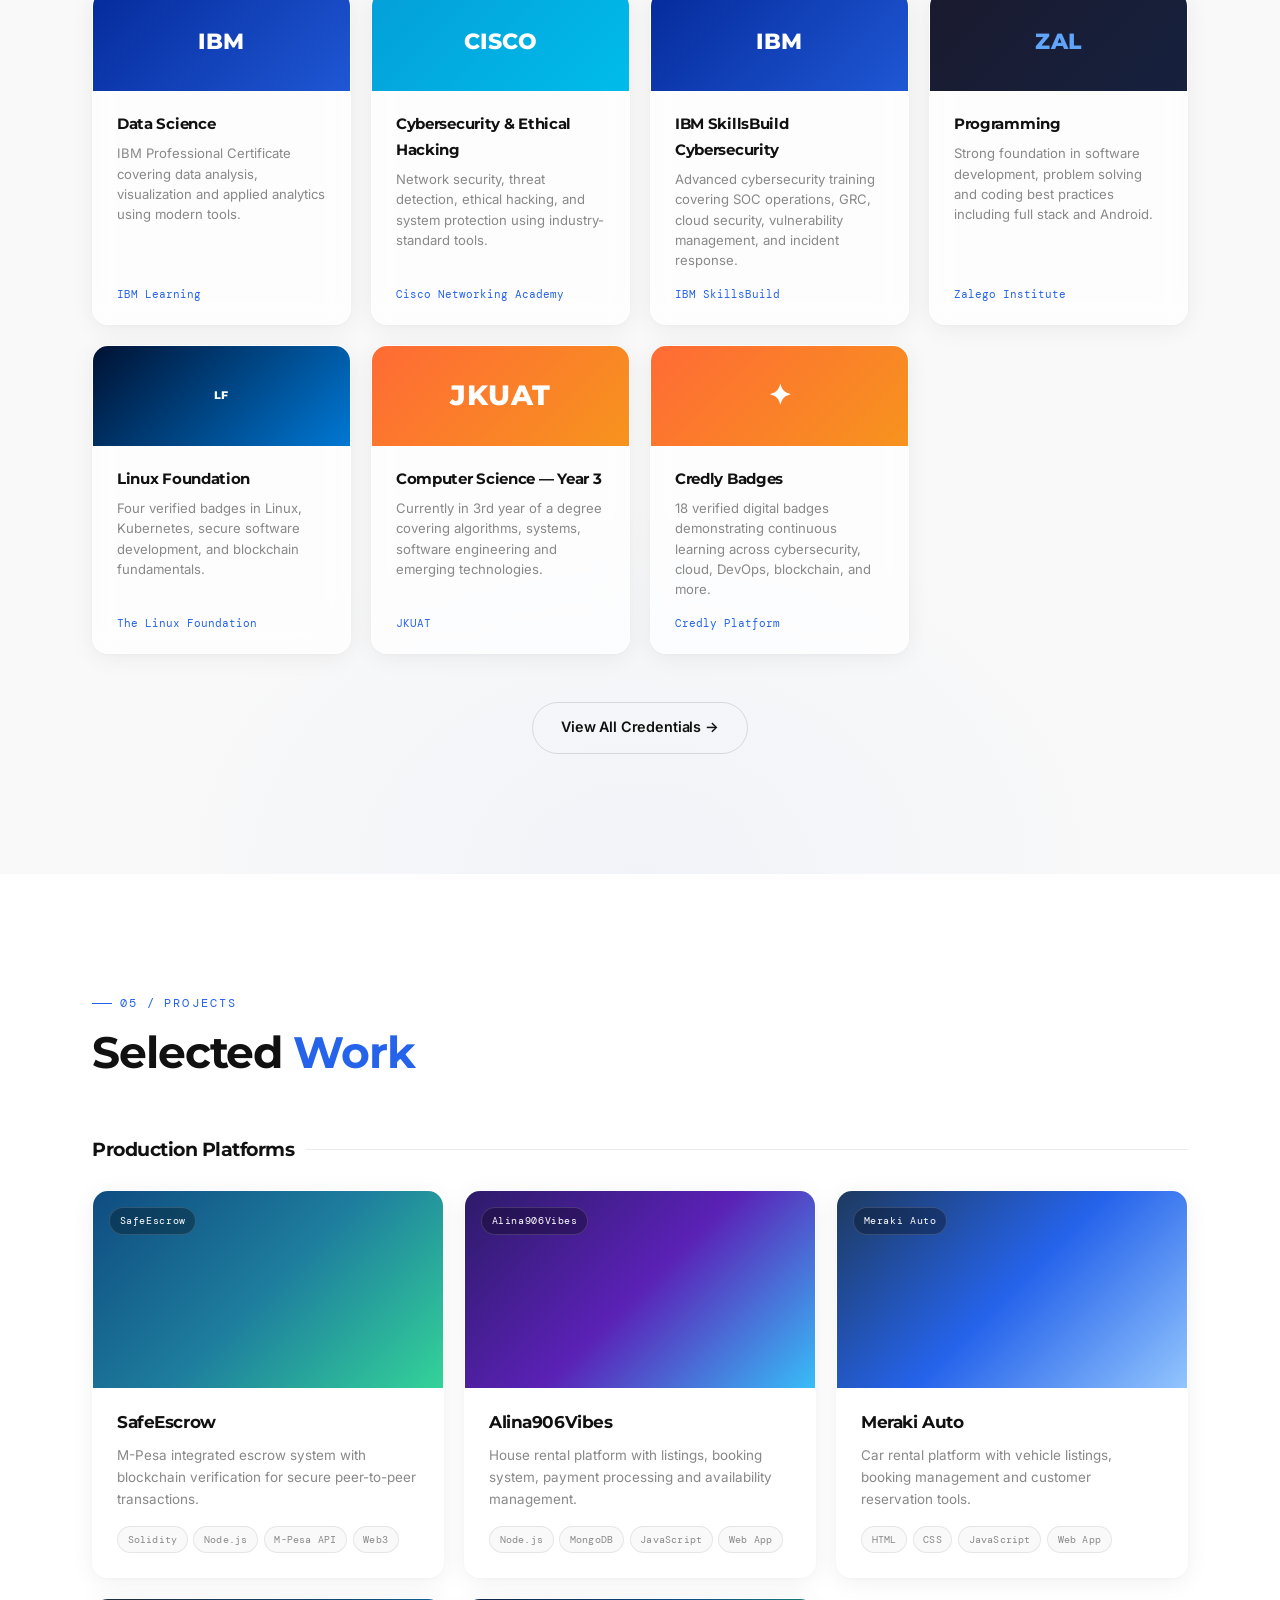
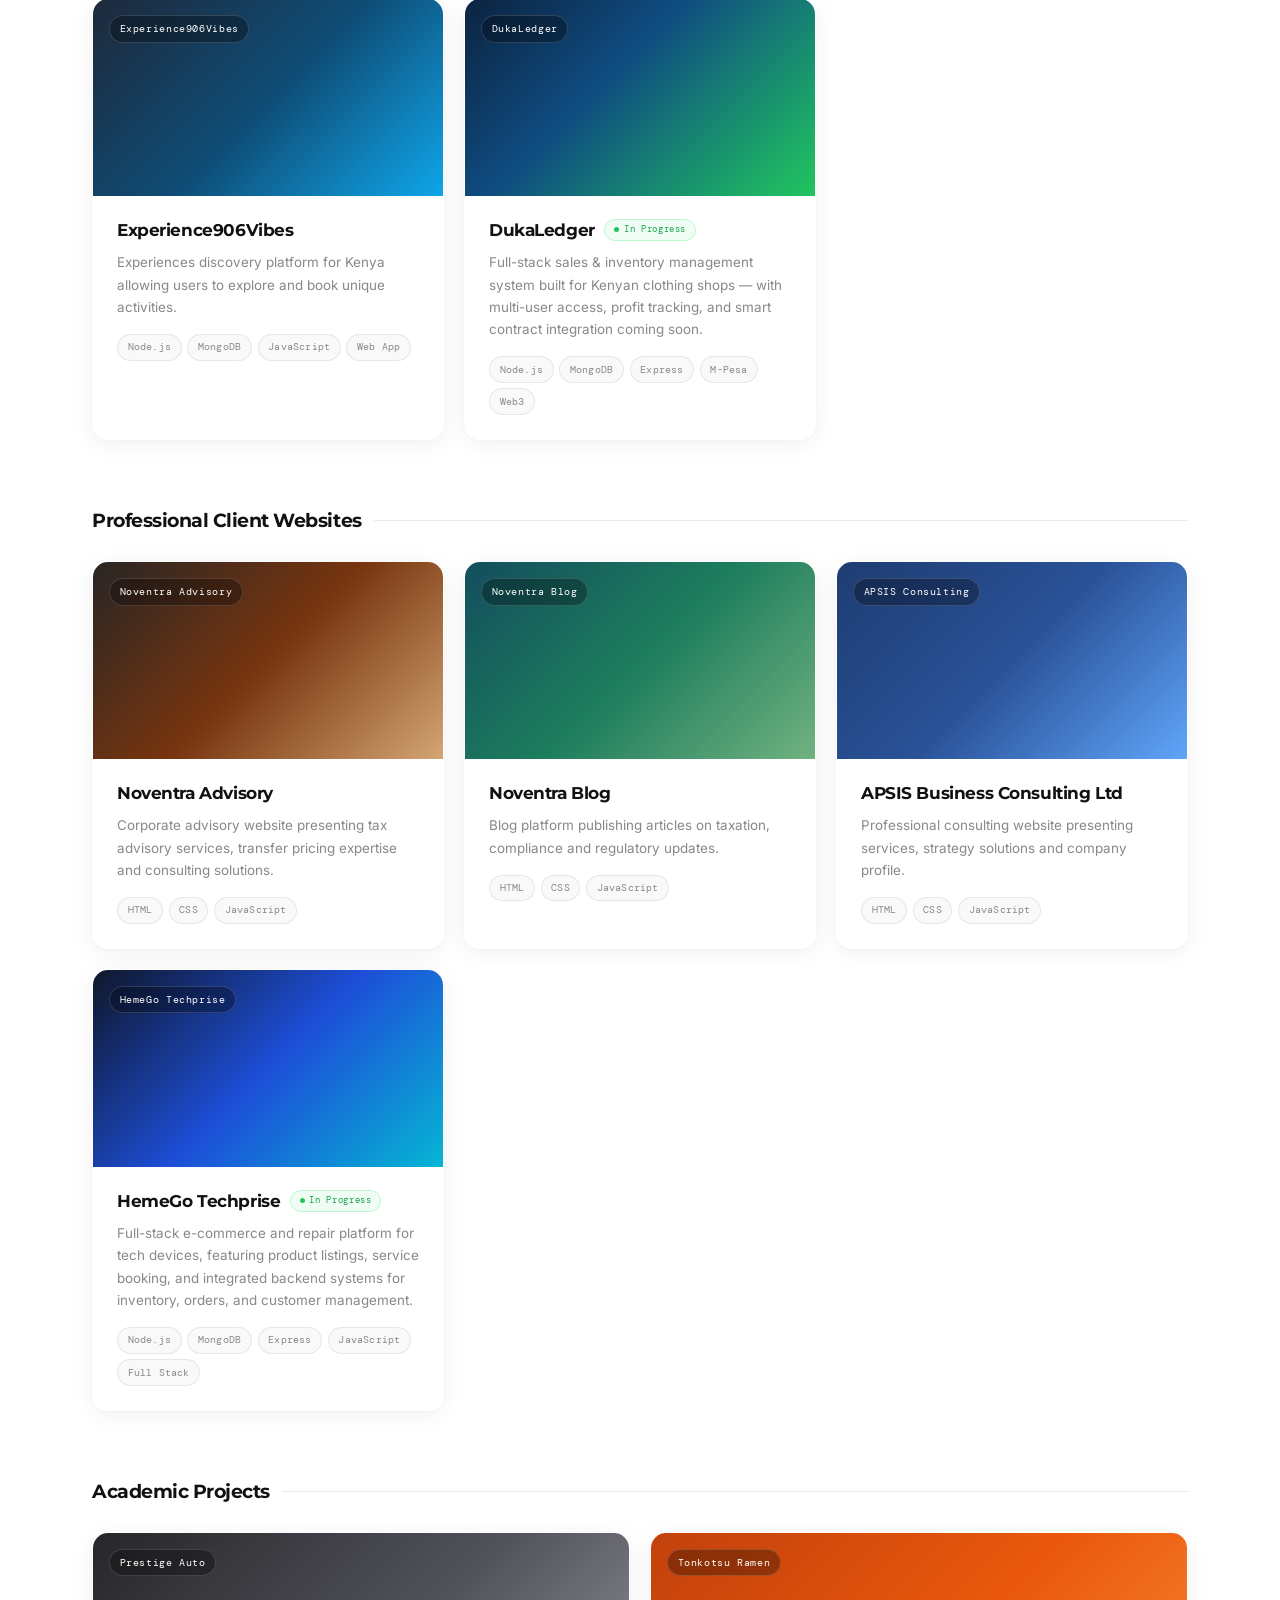
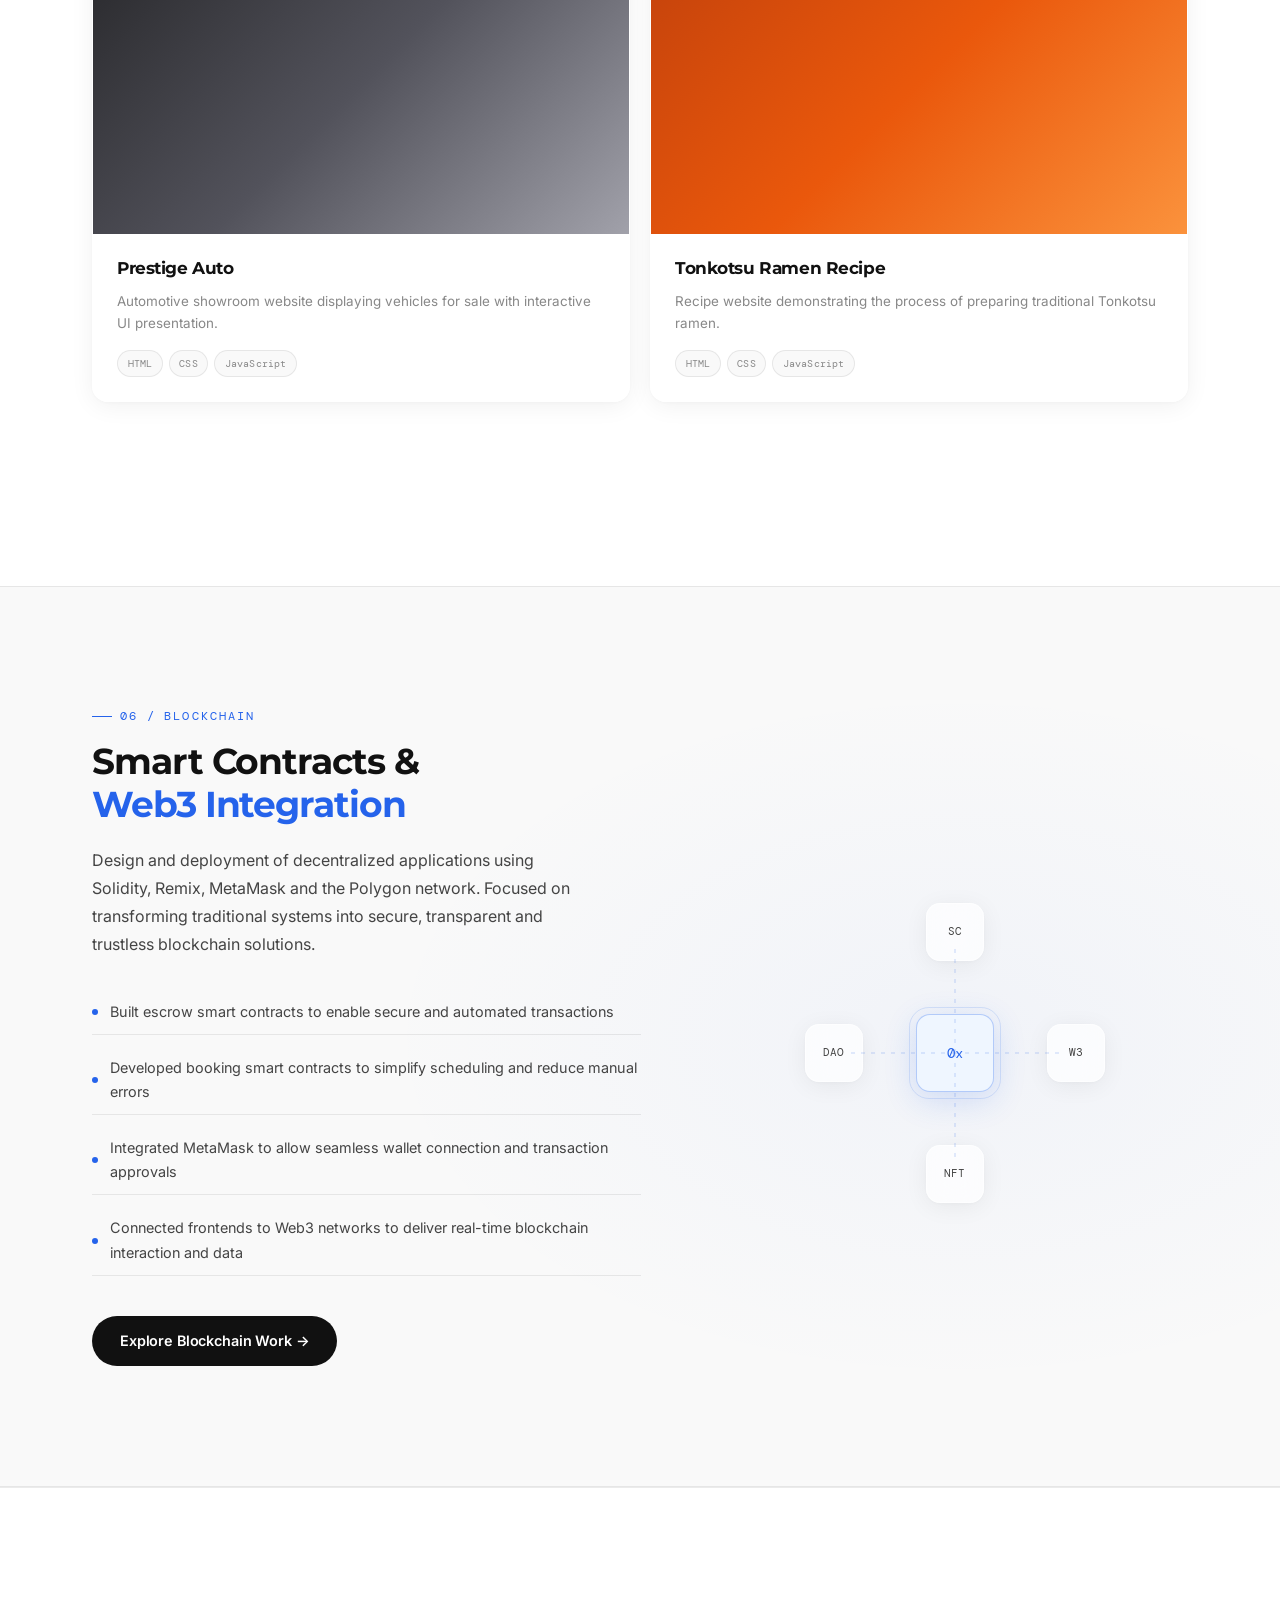
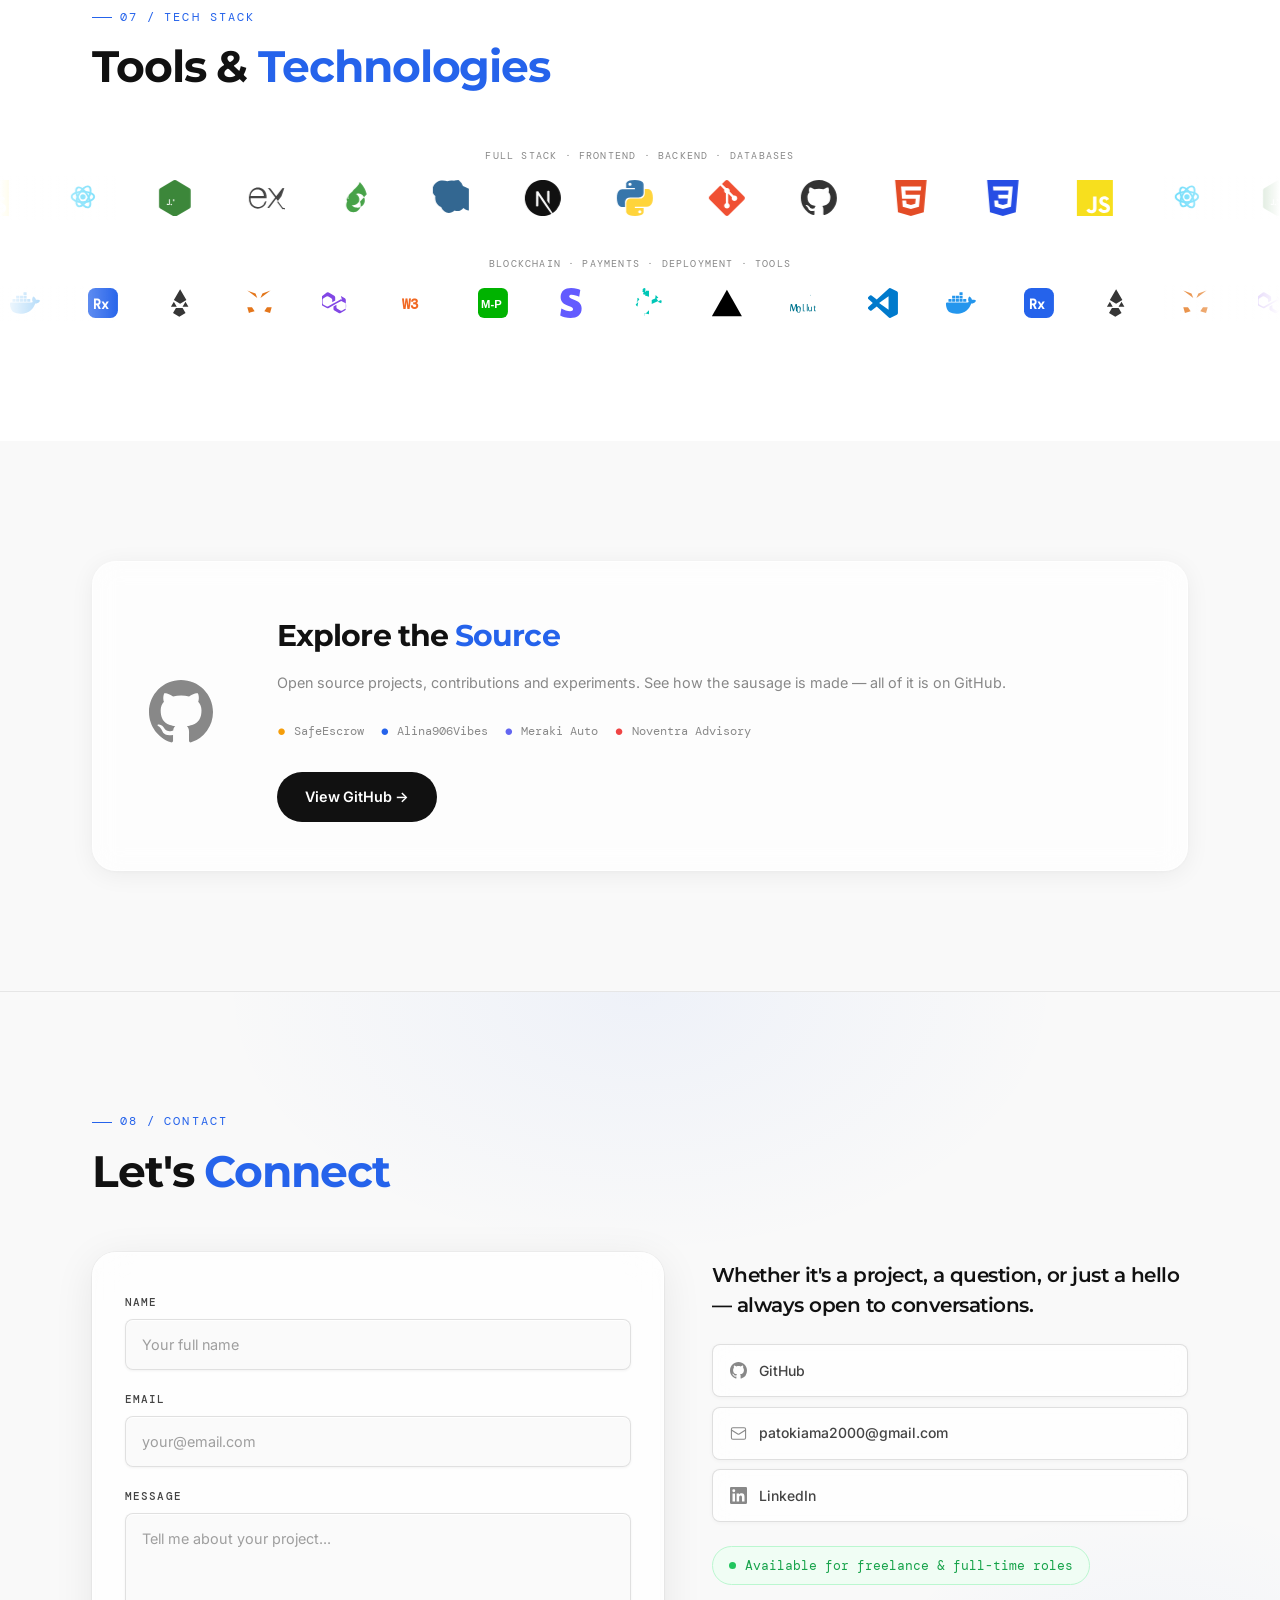
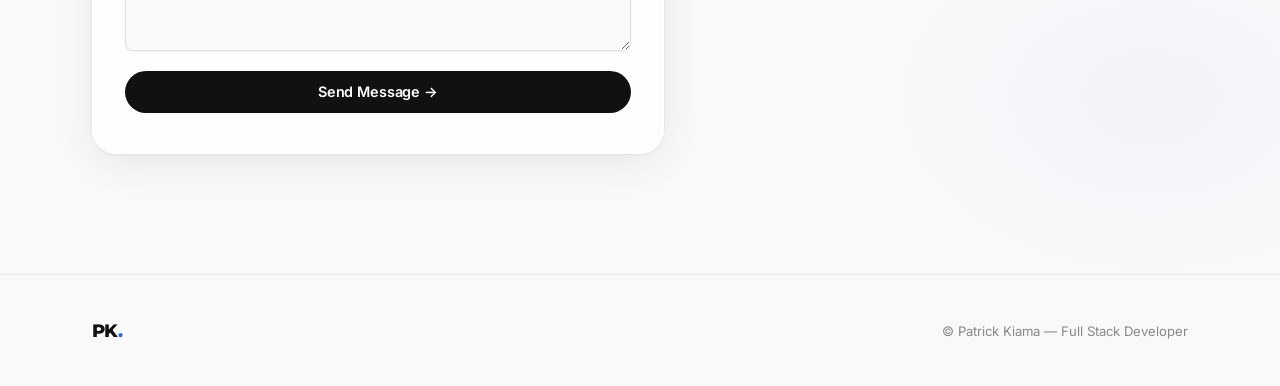
==== commit 05b6b869: "Fix inconsistent links: standardize DukaLedger to dukaledger.netlify.app and Alina906Vibes to no tra" ====
--- a/index.html
+++ b/index.html
@@ -521,7 +521,7 @@
           <div class="project-card">
             <div class="project-img" data-label="Alina906Vibes">
               <div class="project-img-inner p2"></div>
-              <a href="https://alina906vibes.netlify.app/" class="project-hover-overlay"><span>View Project →</span></a>
+              <a href="https://alina906vibes.netlify.app" class="project-hover-overlay"><span>View Project →</span></a>
             </div>
             <div class="project-info">
               <h3>Alina906Vibes</h3>
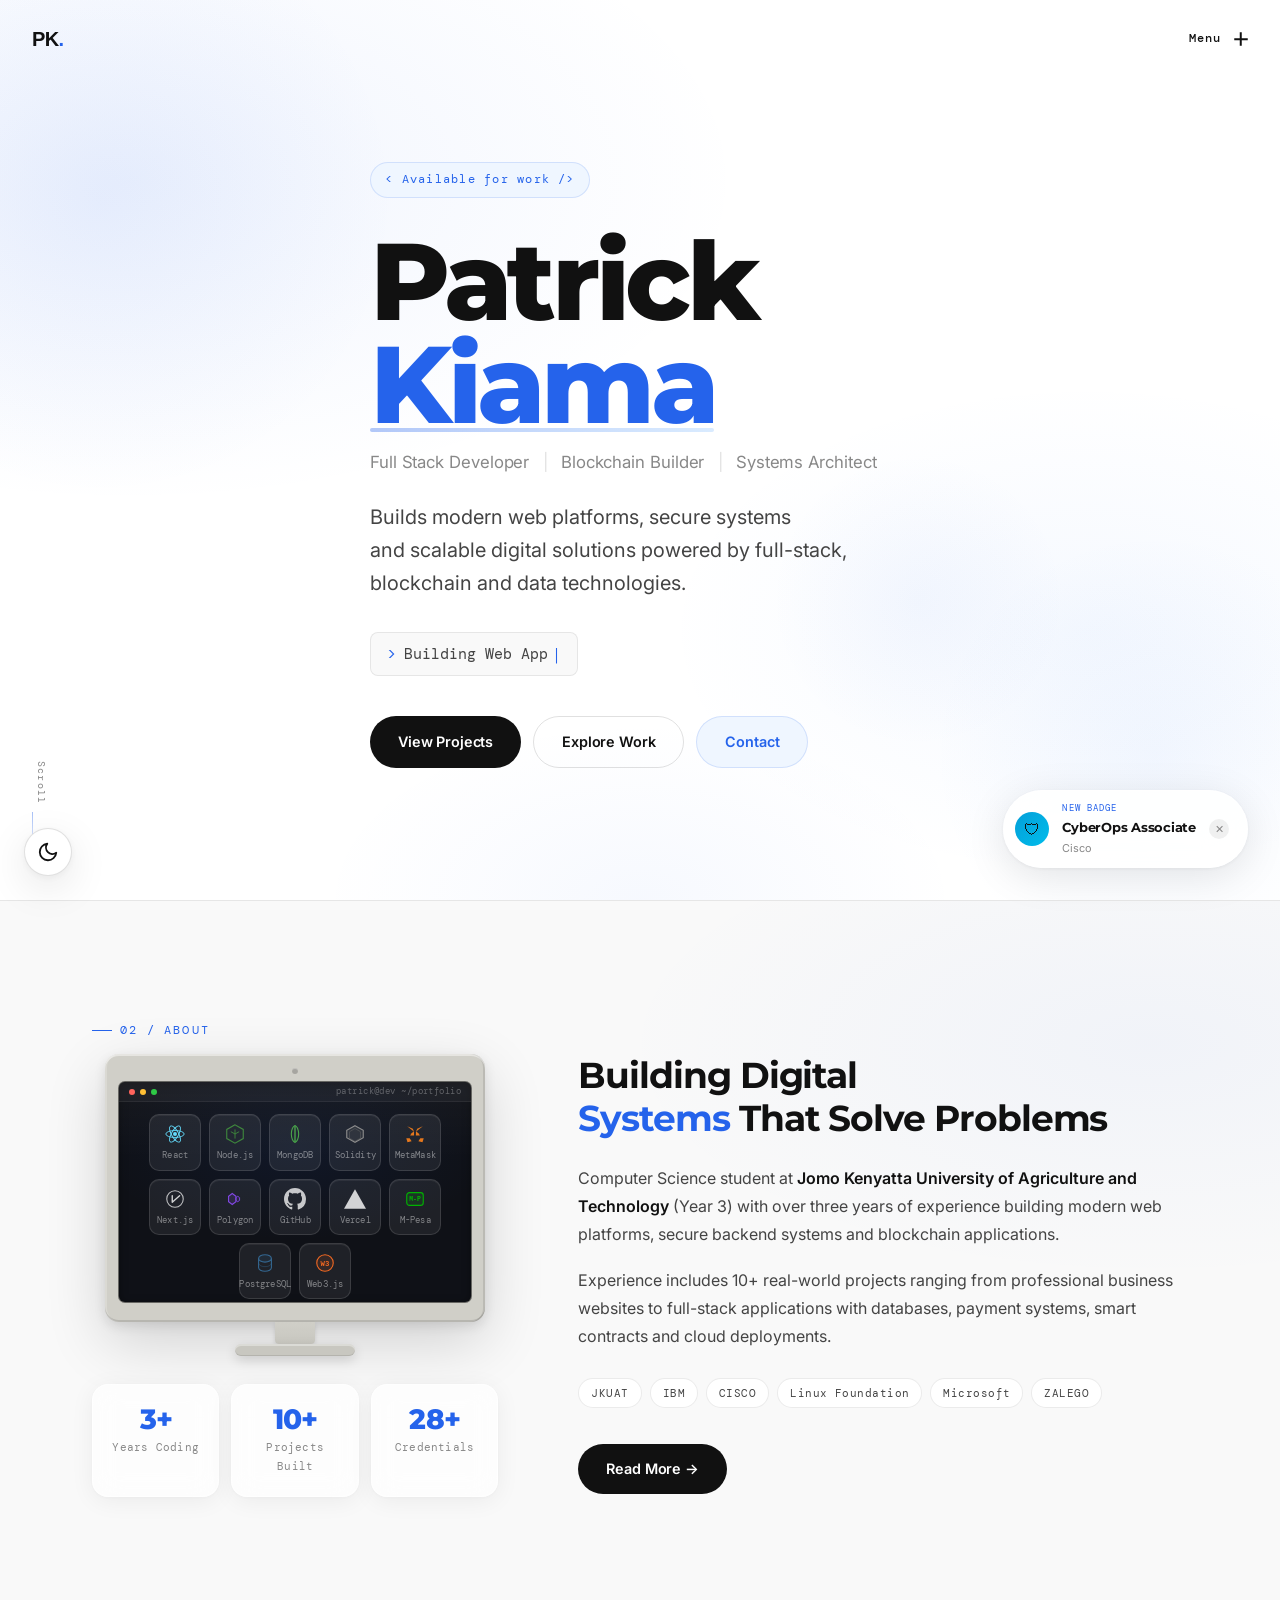
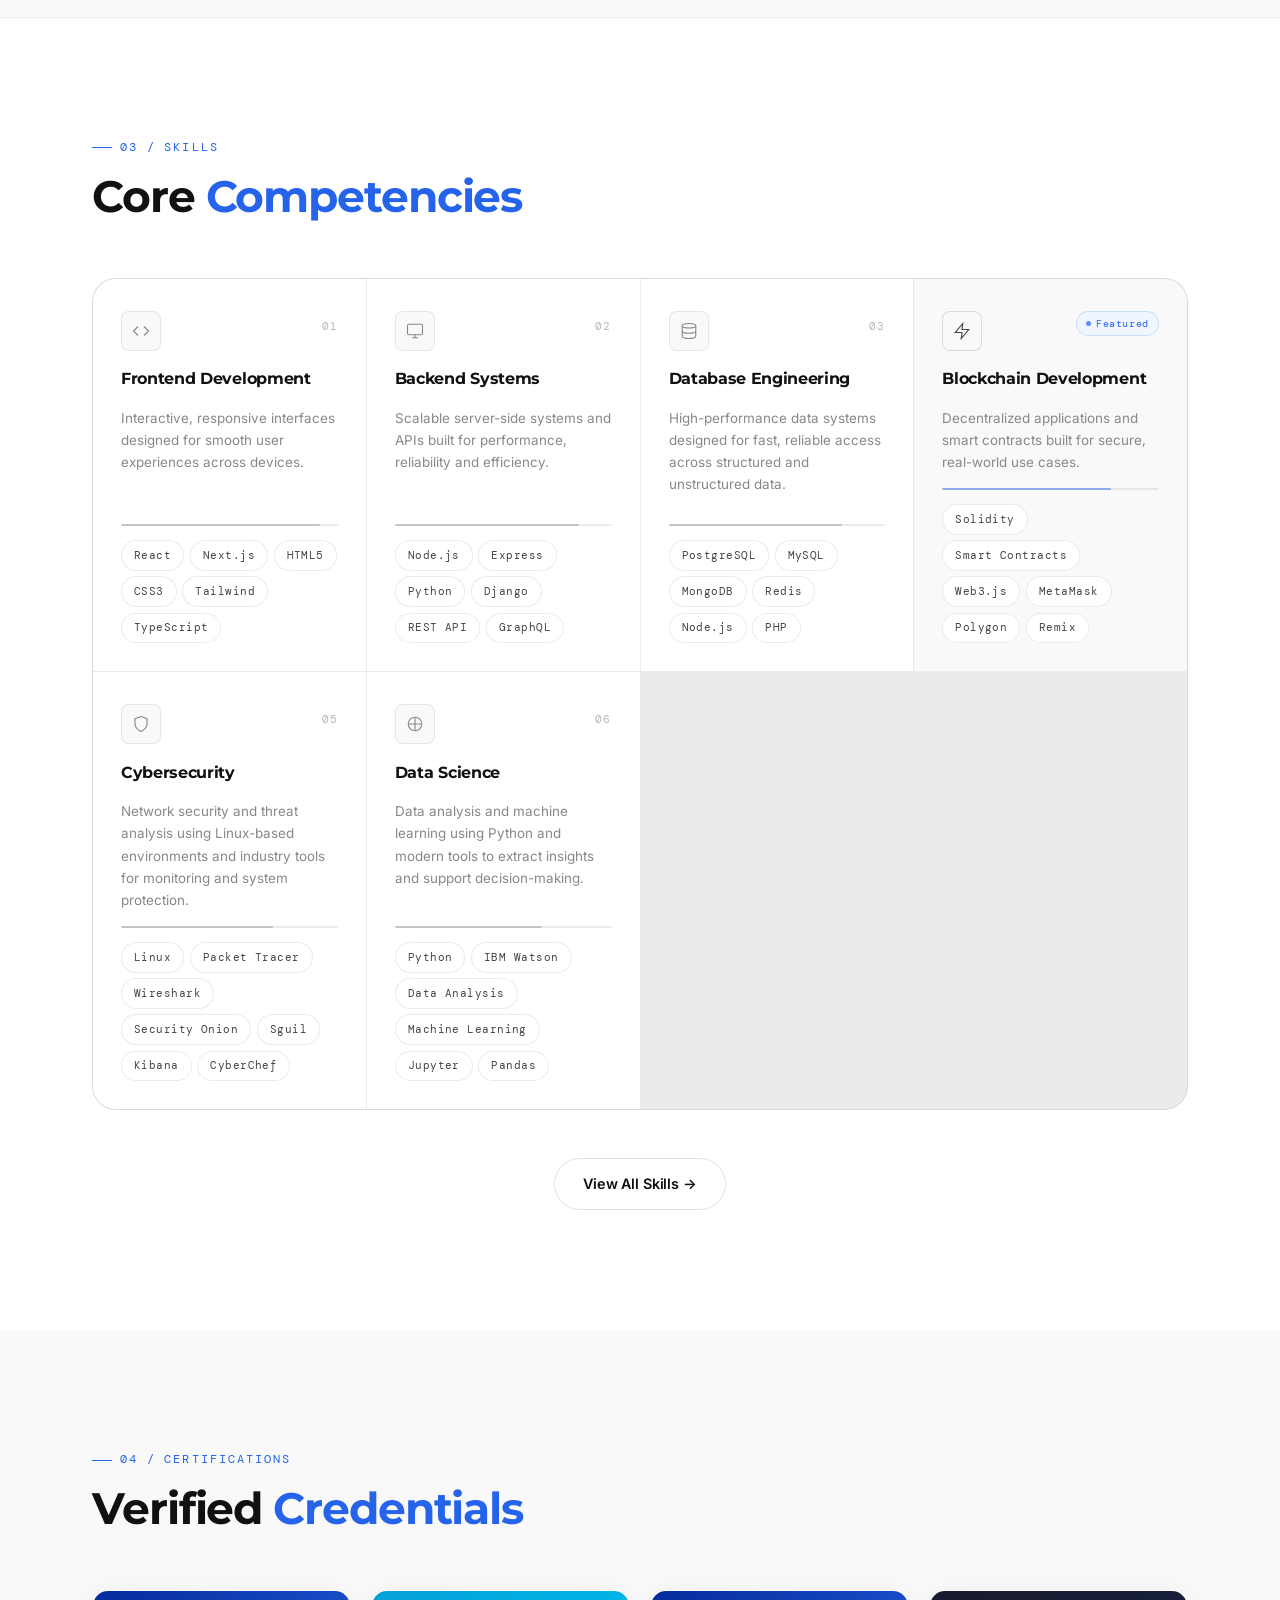
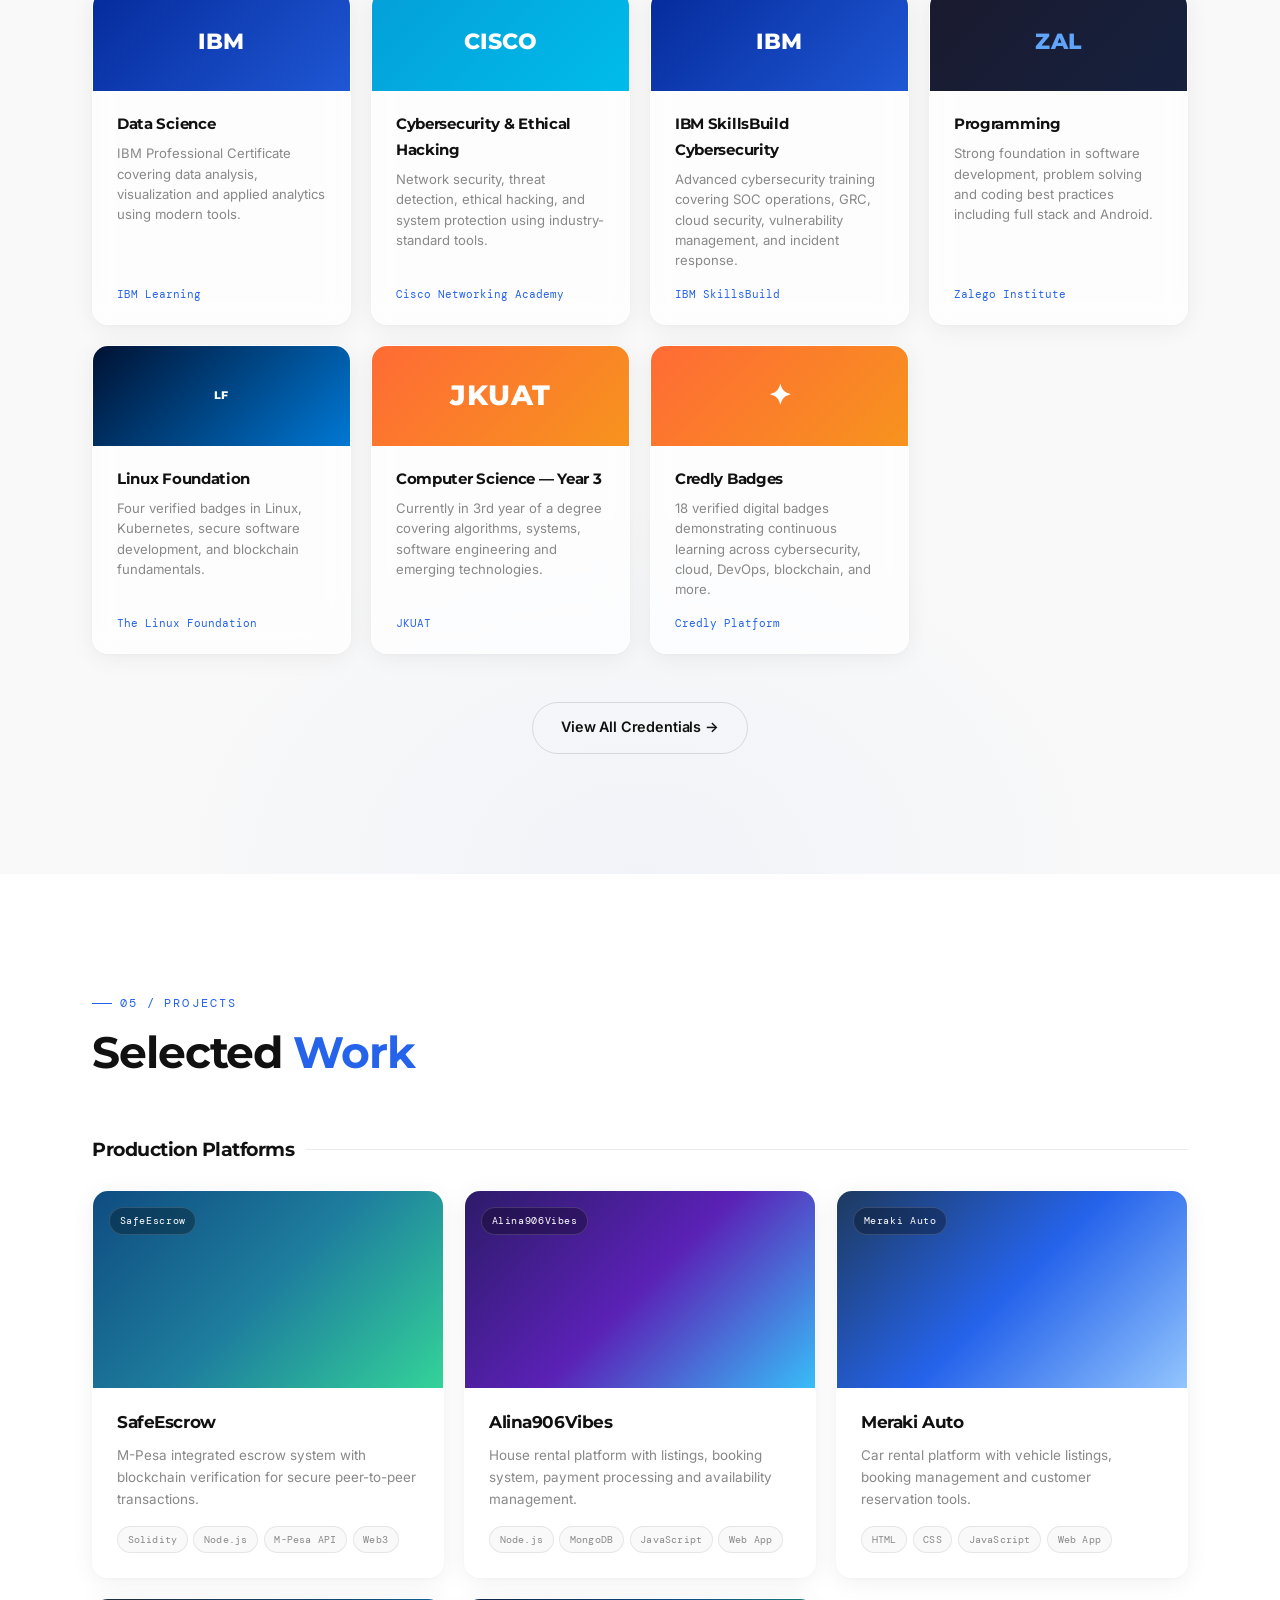
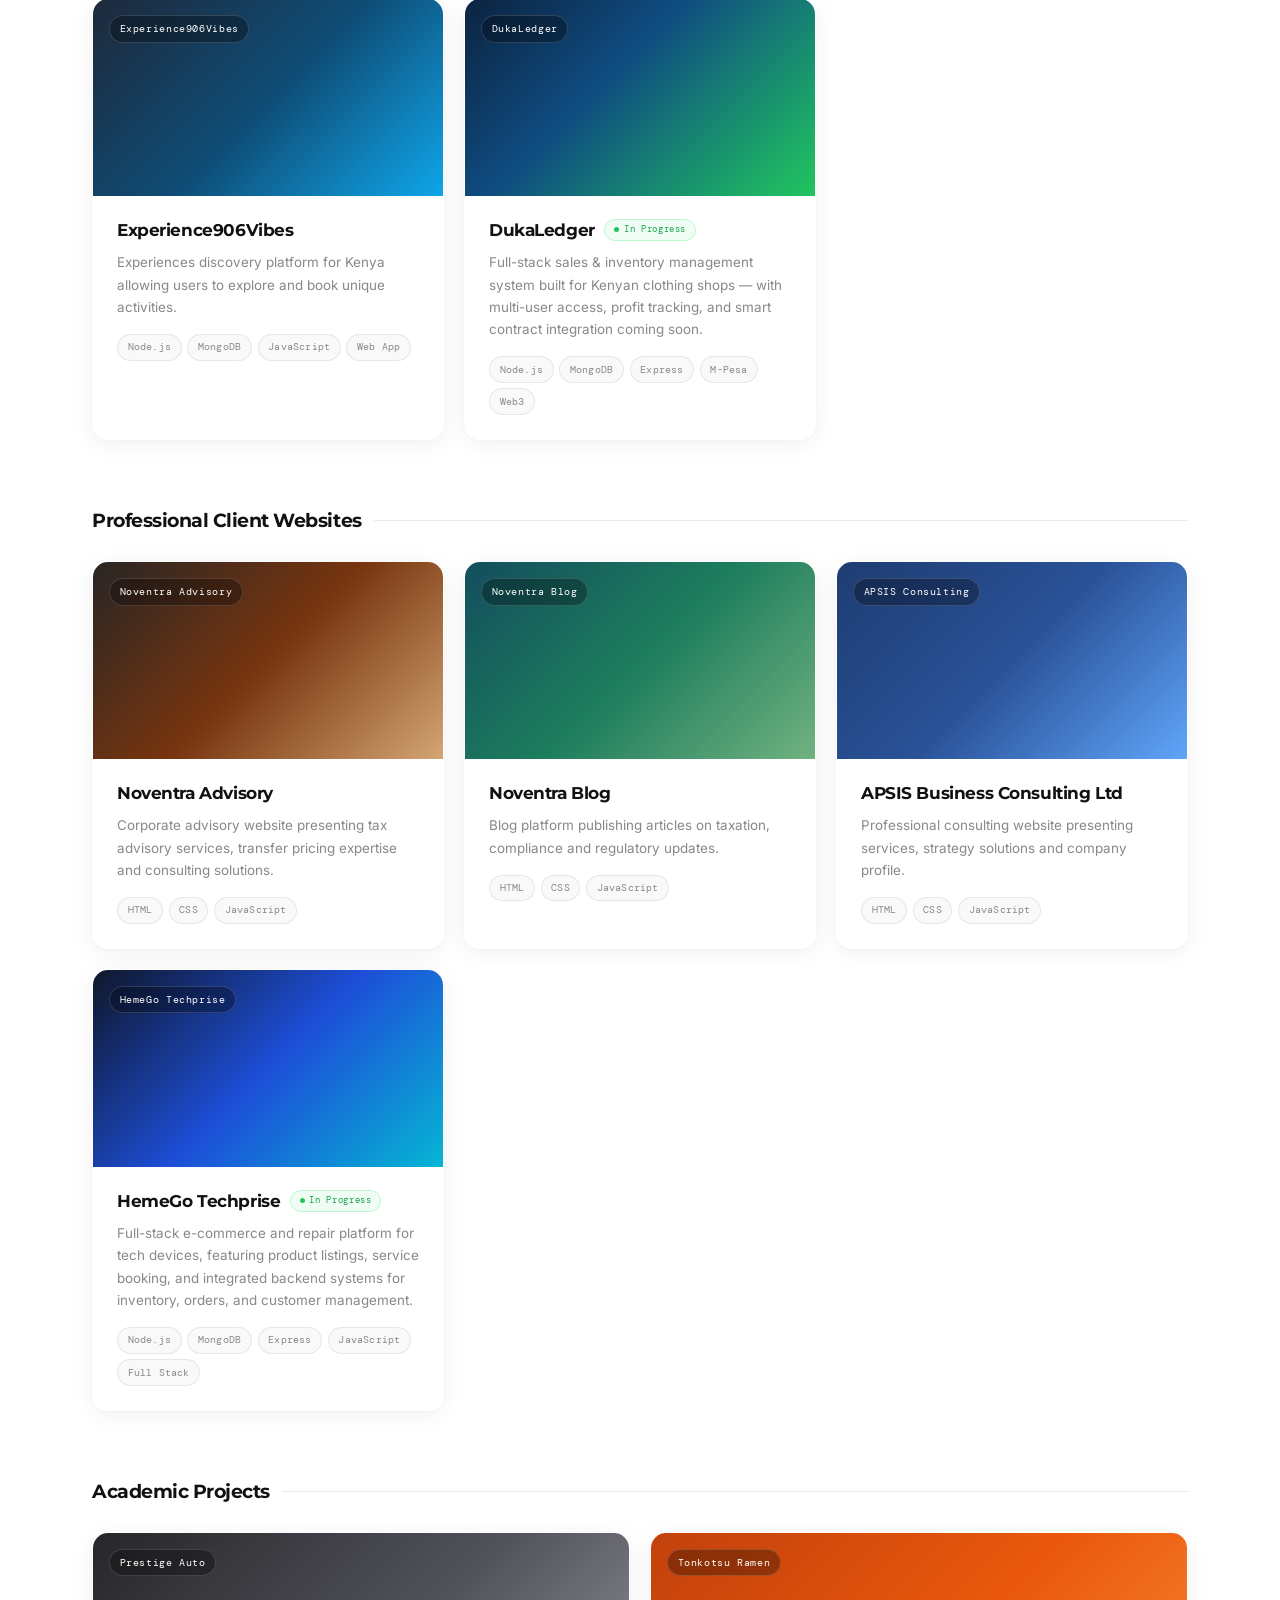
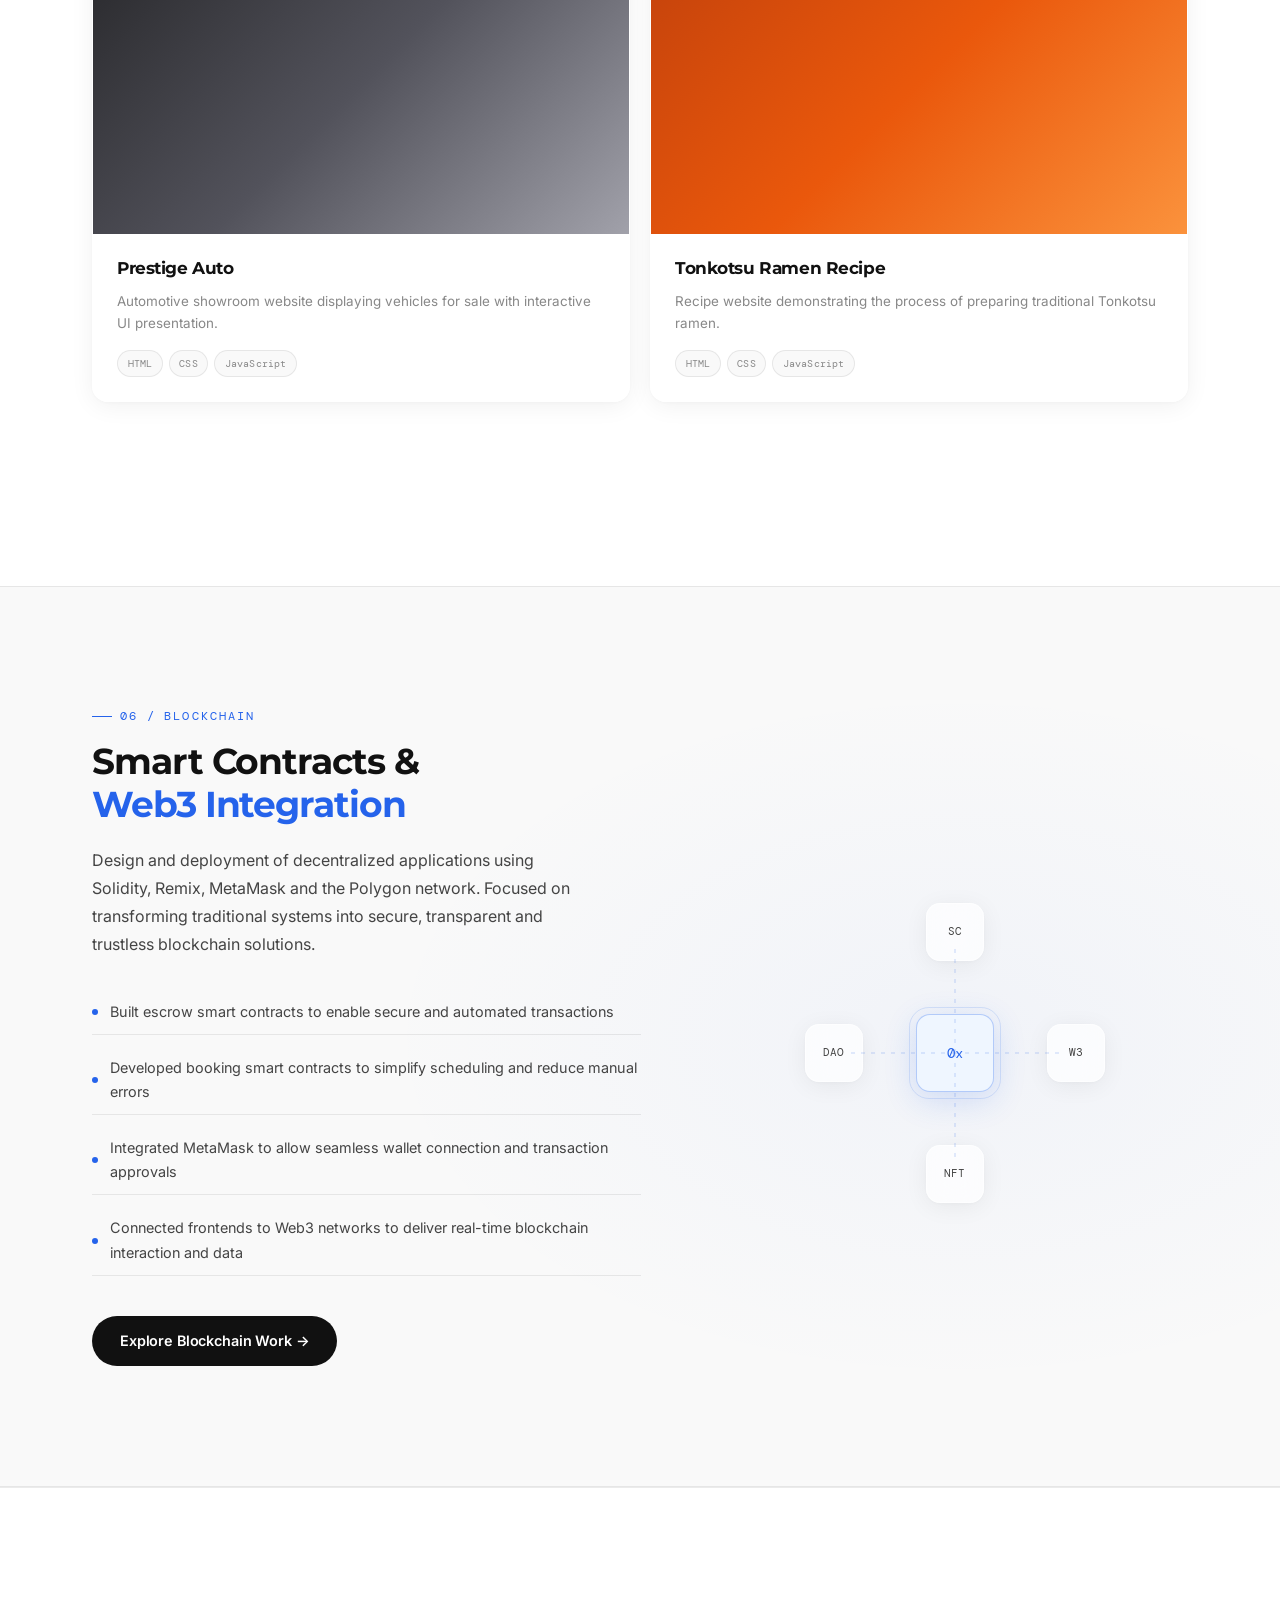
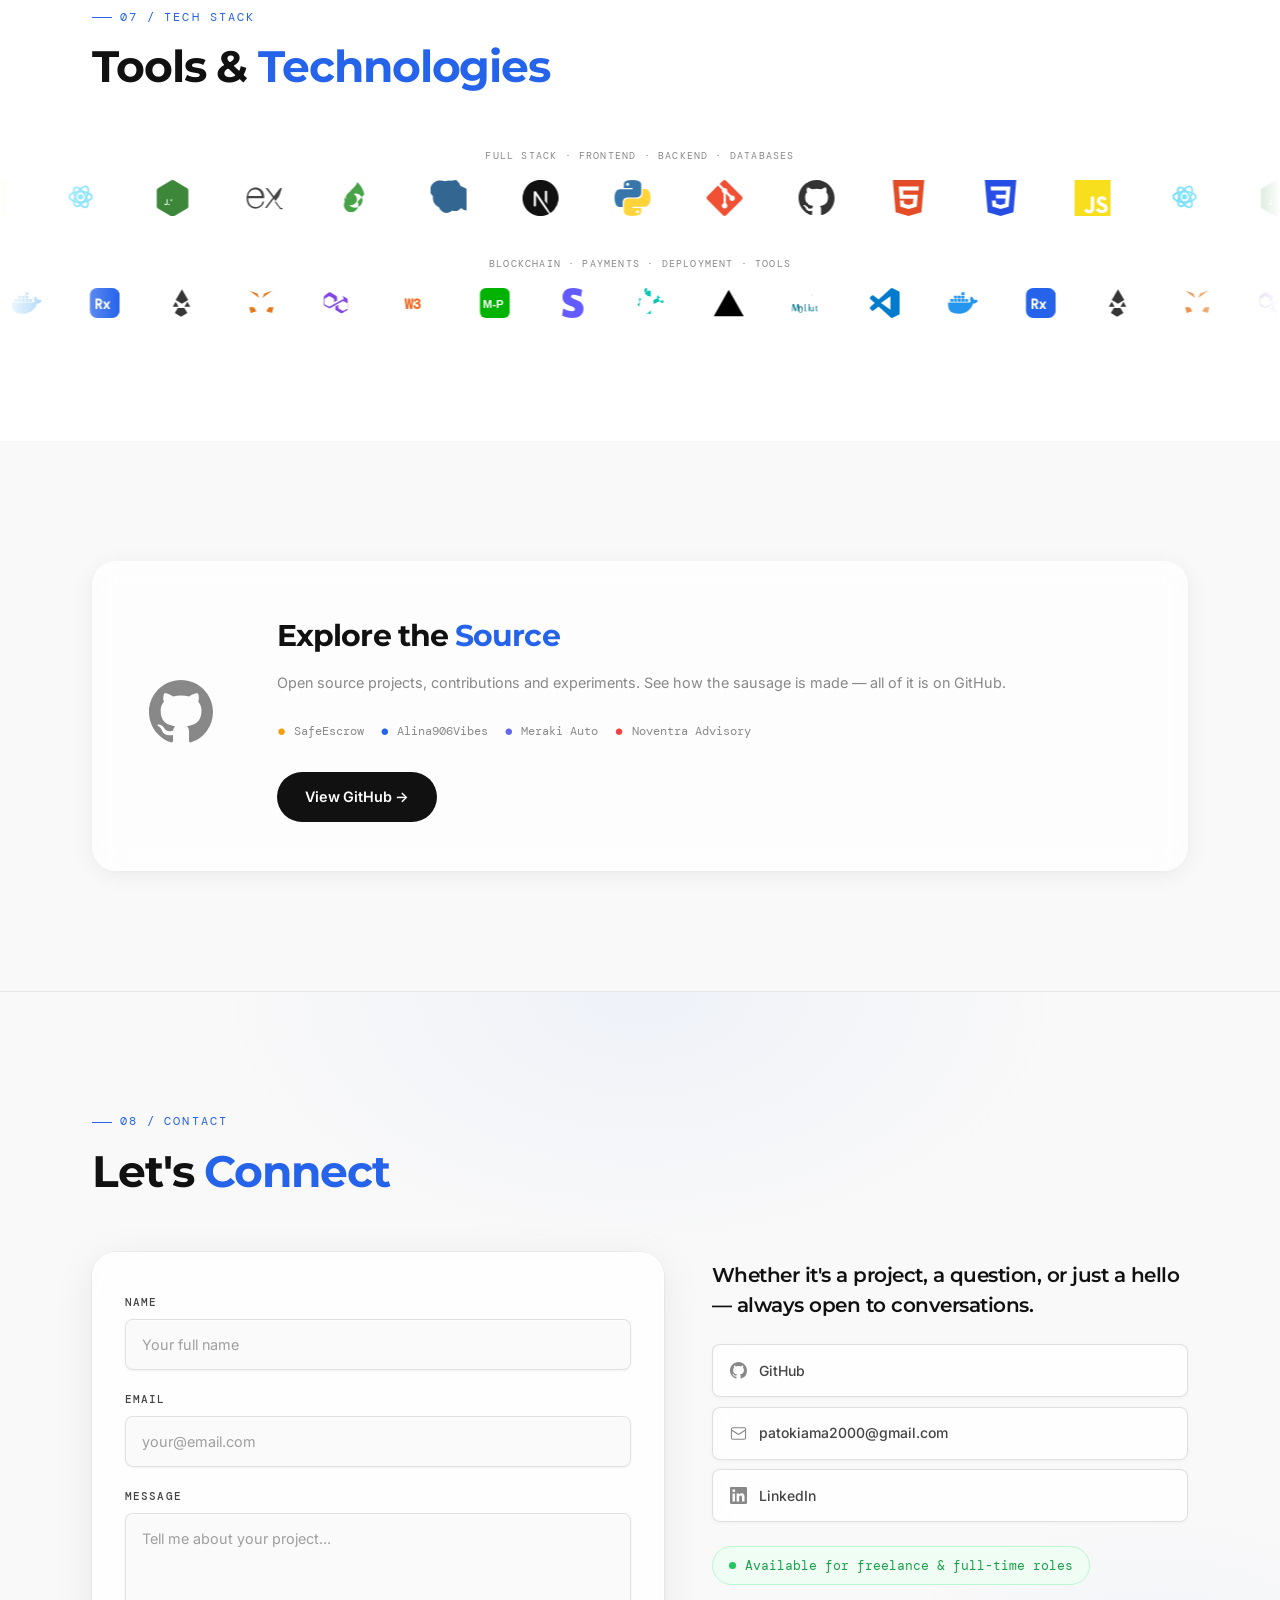
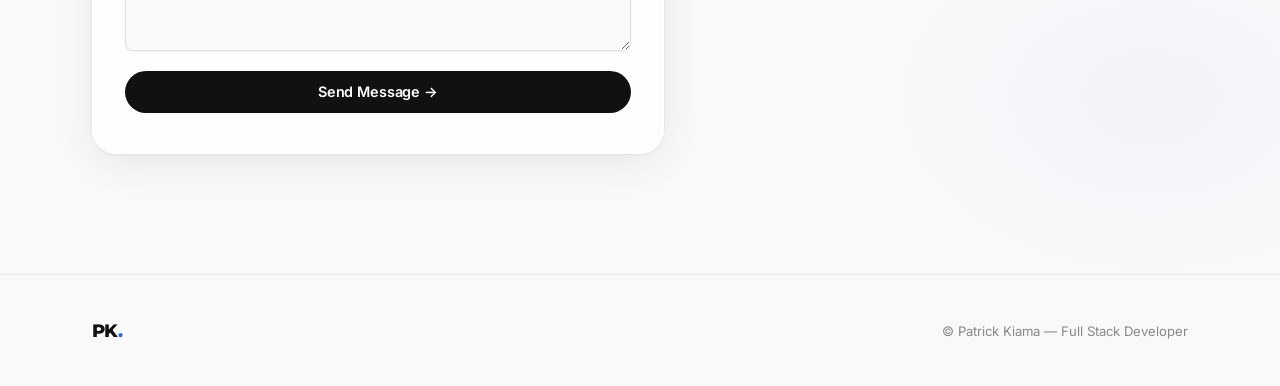
==== commit b8e99cca: "Add SEO/share metadata to all 8 pages: meta description, canonical, Open Graph, Twitter cards; creat" ====
--- a/index.html
+++ b/index.html
@@ -5,6 +5,17 @@
   <meta charset="UTF-8" />
   <meta name="viewport" content="width=device-width, initial-scale=1.0" />
   <title>Patrick Kiama — Full Stack Developer</title>
+  <meta name="description" content="Full stack developer and blockchain builder based in Kenya. Building modern web platforms, secure systems, and scalable digital solutions with React, Node.js, Solidity, and M-Pesa integrations." />
+  <link rel="canonical" href="https://patrick-kiama.netlify.app/" />
+  <meta property="og:title" content="Patrick Kiama — Full Stack Developer" />
+  <meta property="og:description" content="Full stack developer and blockchain builder based in Kenya. Building modern web platforms, secure systems, and scalable digital solutions." />
+  <meta property="og:type" content="website" />
+  <meta property="og:url" content="https://patrick-kiama.netlify.app/" />
+  <meta property="og:image" content="https://patrick-kiama.netlify.app/og-image.jpg" />
+  <meta name="twitter:card" content="summary_large_image" />
+  <meta name="twitter:title" content="Patrick Kiama — Full Stack Developer" />
+  <meta name="twitter:description" content="Full stack developer and blockchain builder based in Kenya. Building modern web platforms, secure systems, and scalable digital solutions." />
+  <meta name="twitter:image" content="https://patrick-kiama.netlify.app/og-image.jpg" />
   <link rel="preconnect" href="https://fonts.googleapis.com" />
   <link rel="preconnect" href="https://fonts.gstatic.com" crossorigin />
   <link
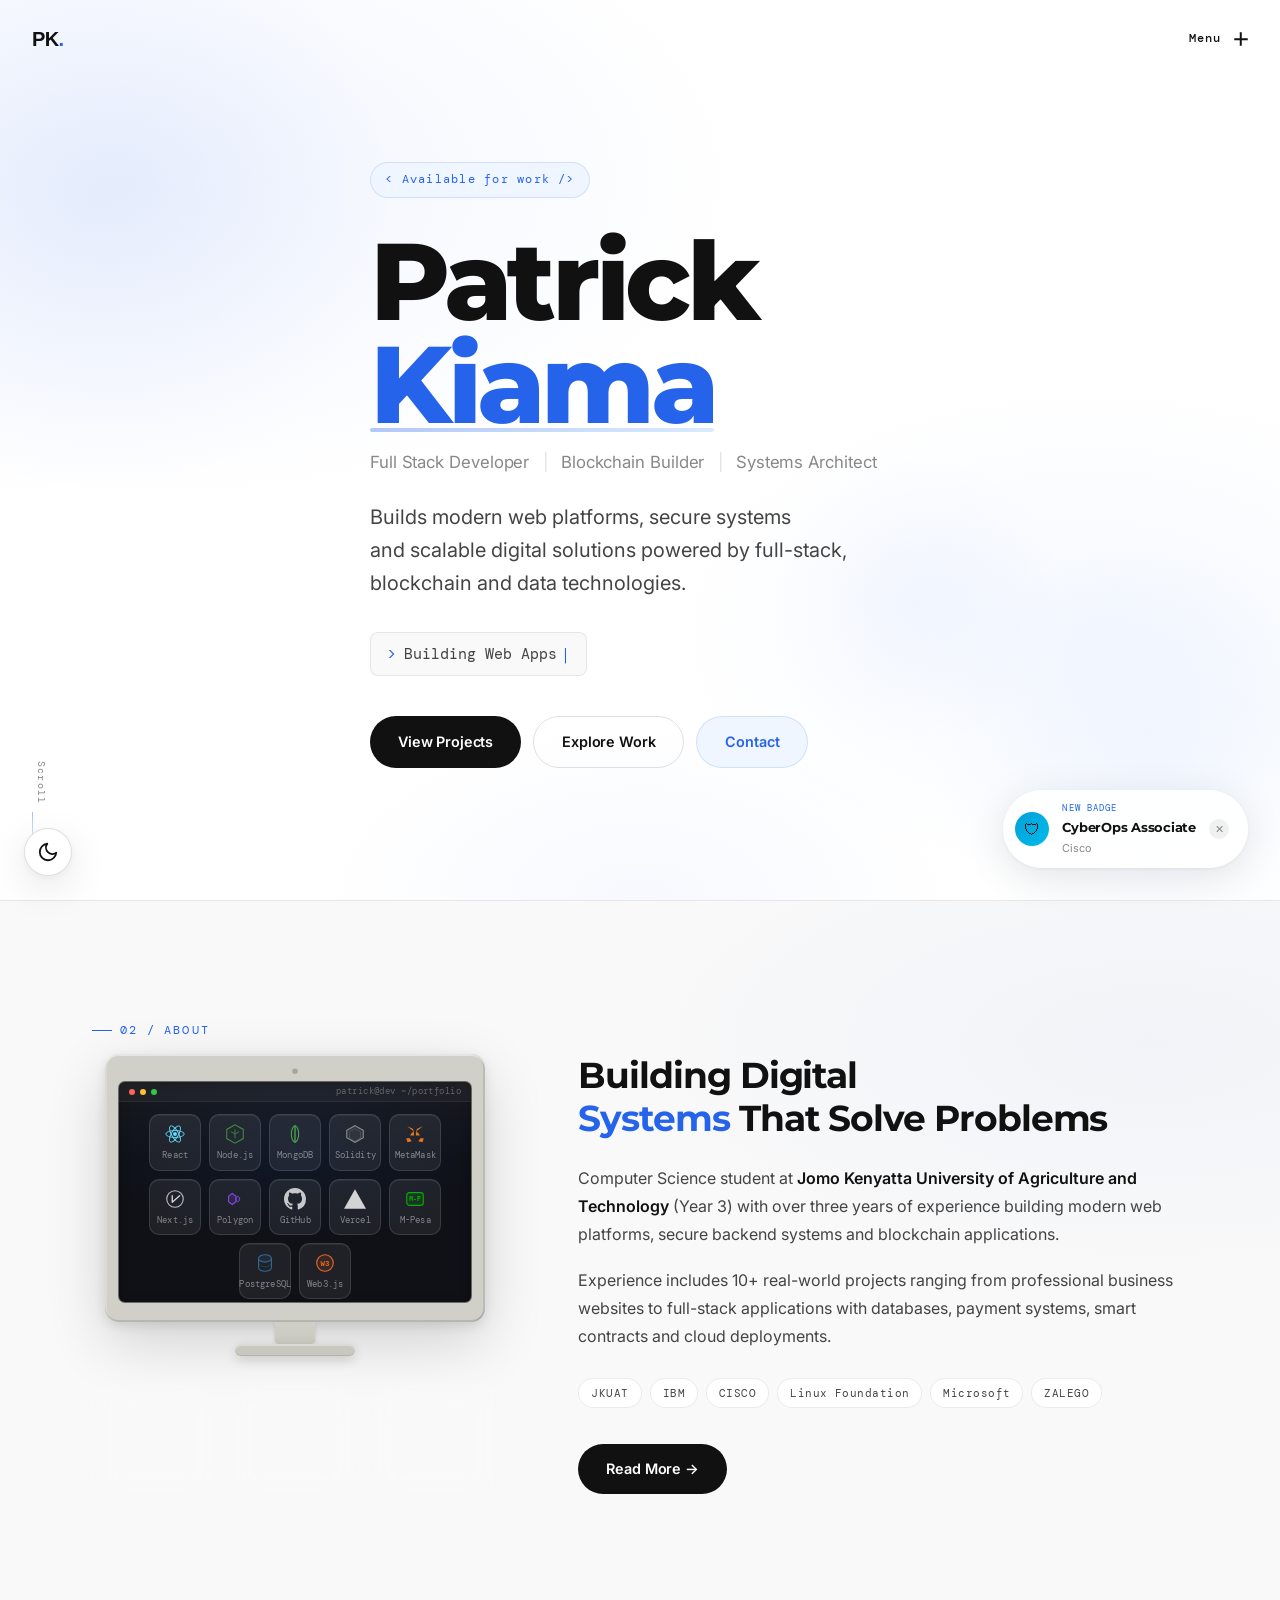
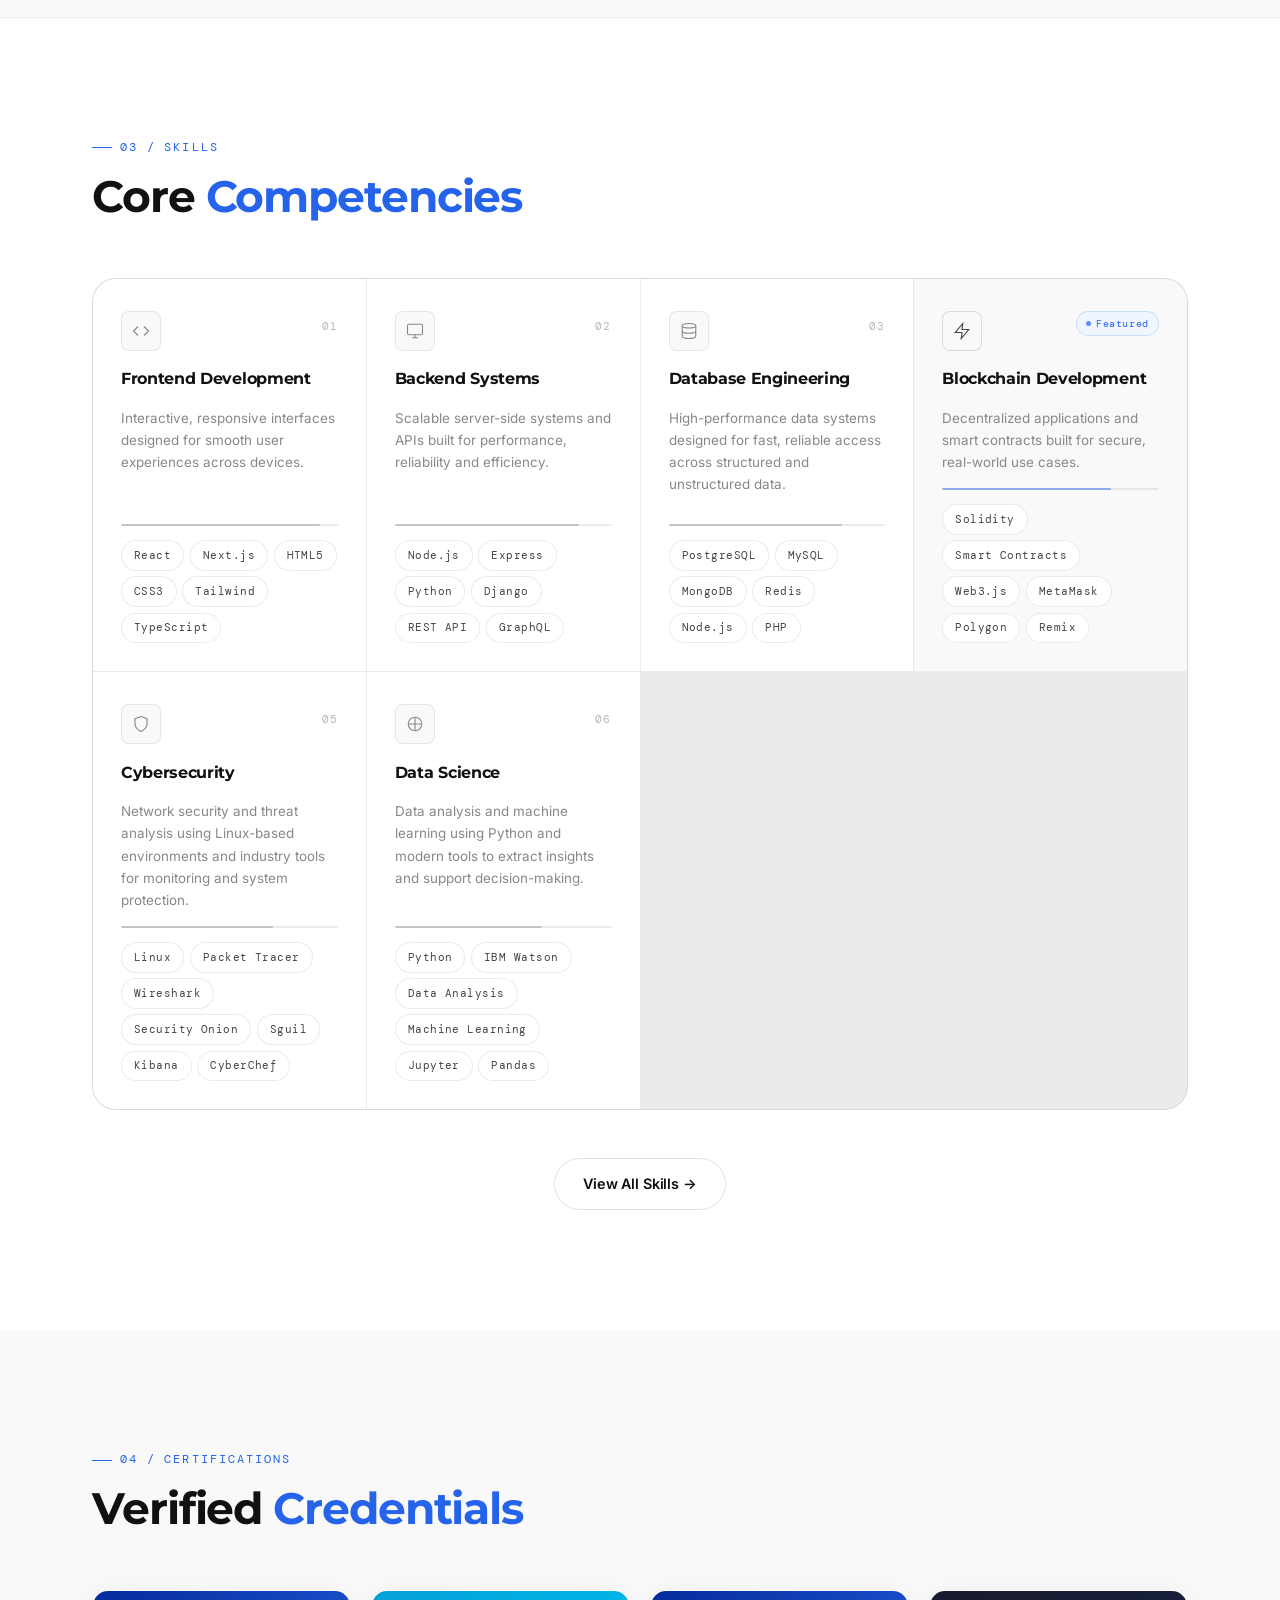
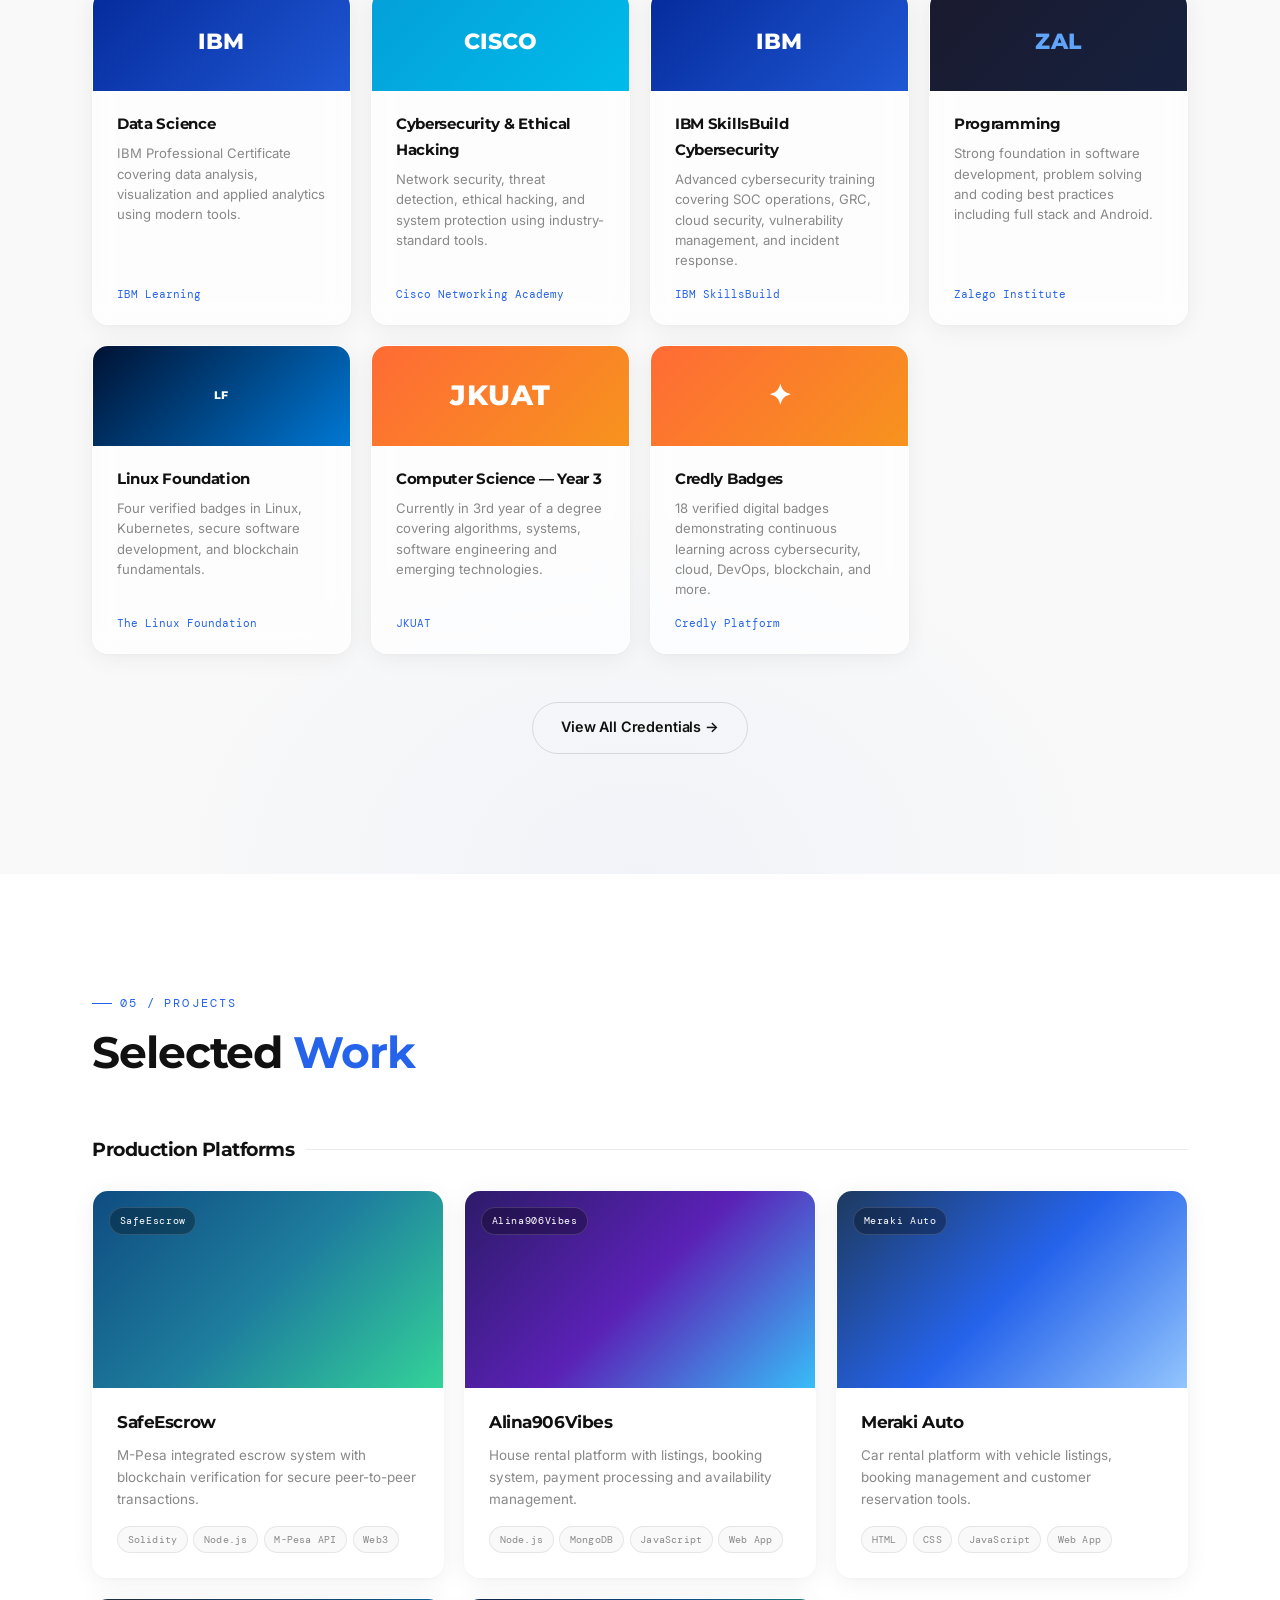
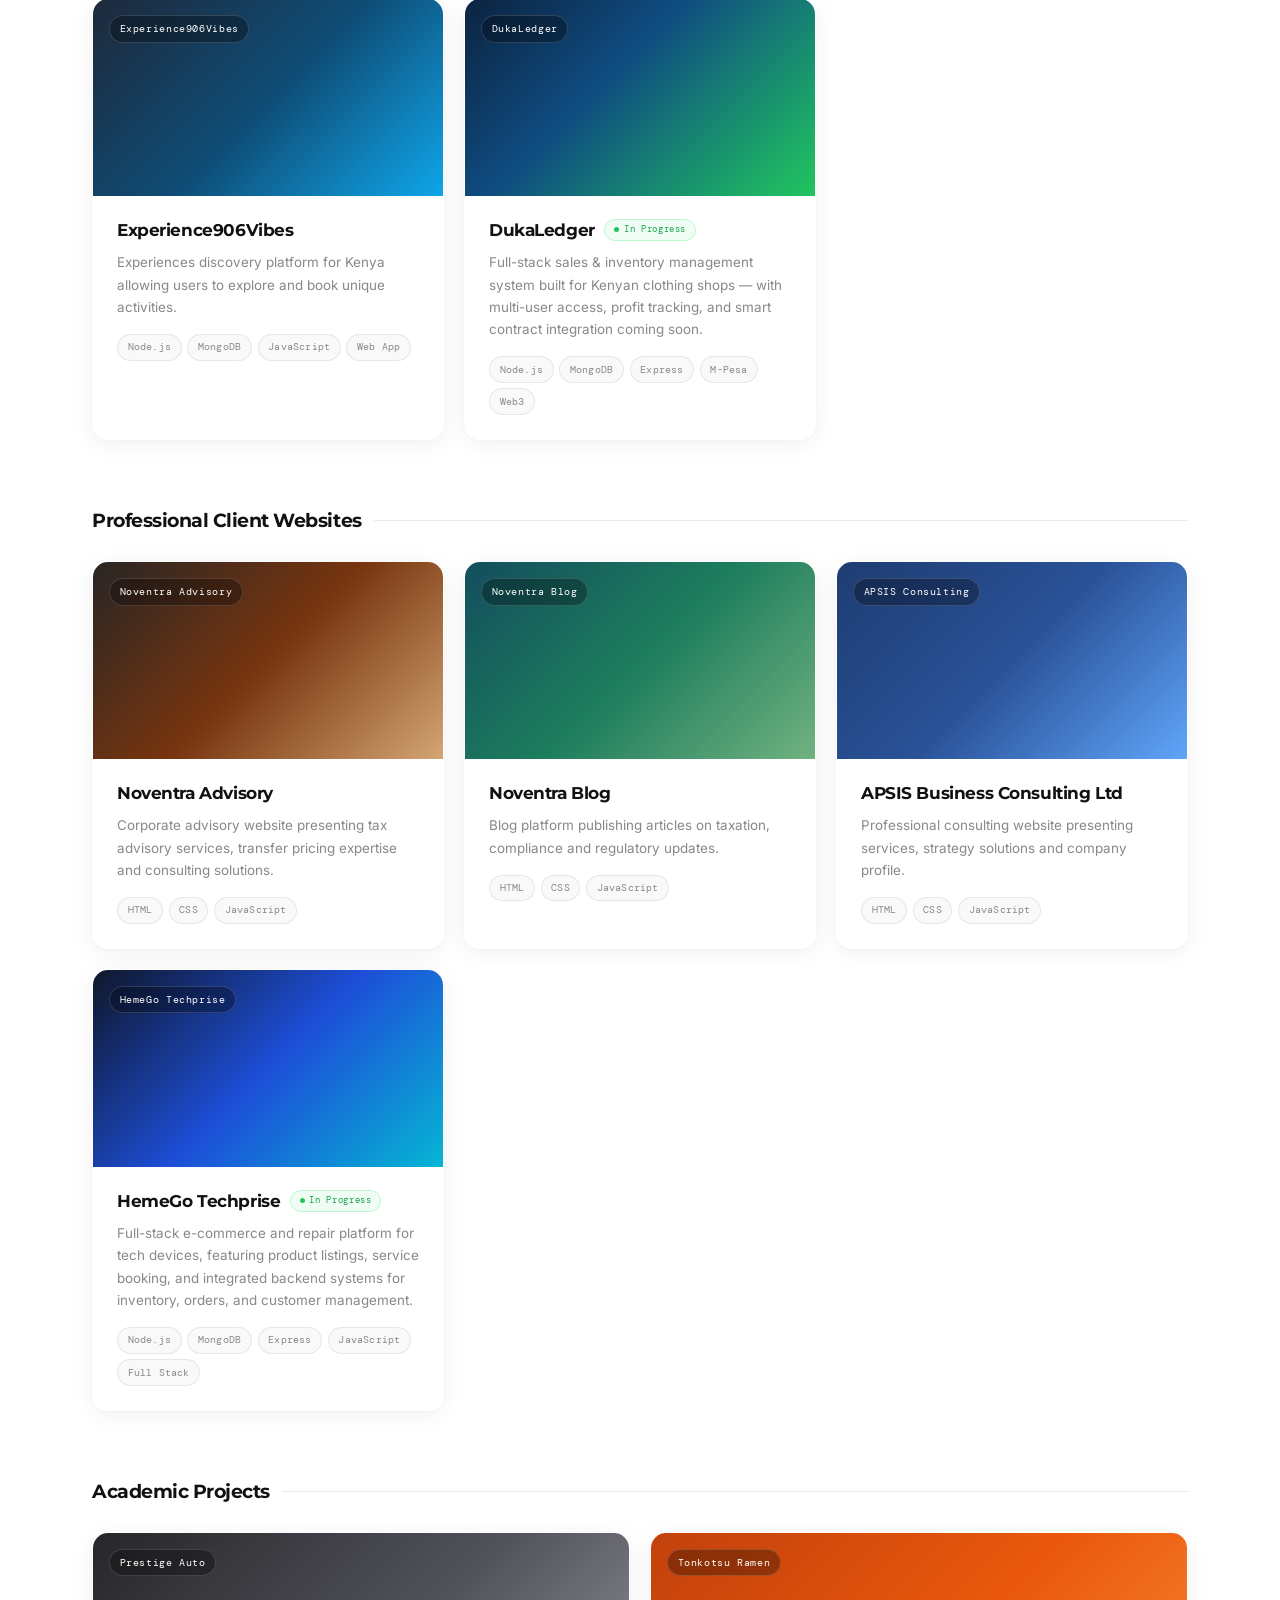
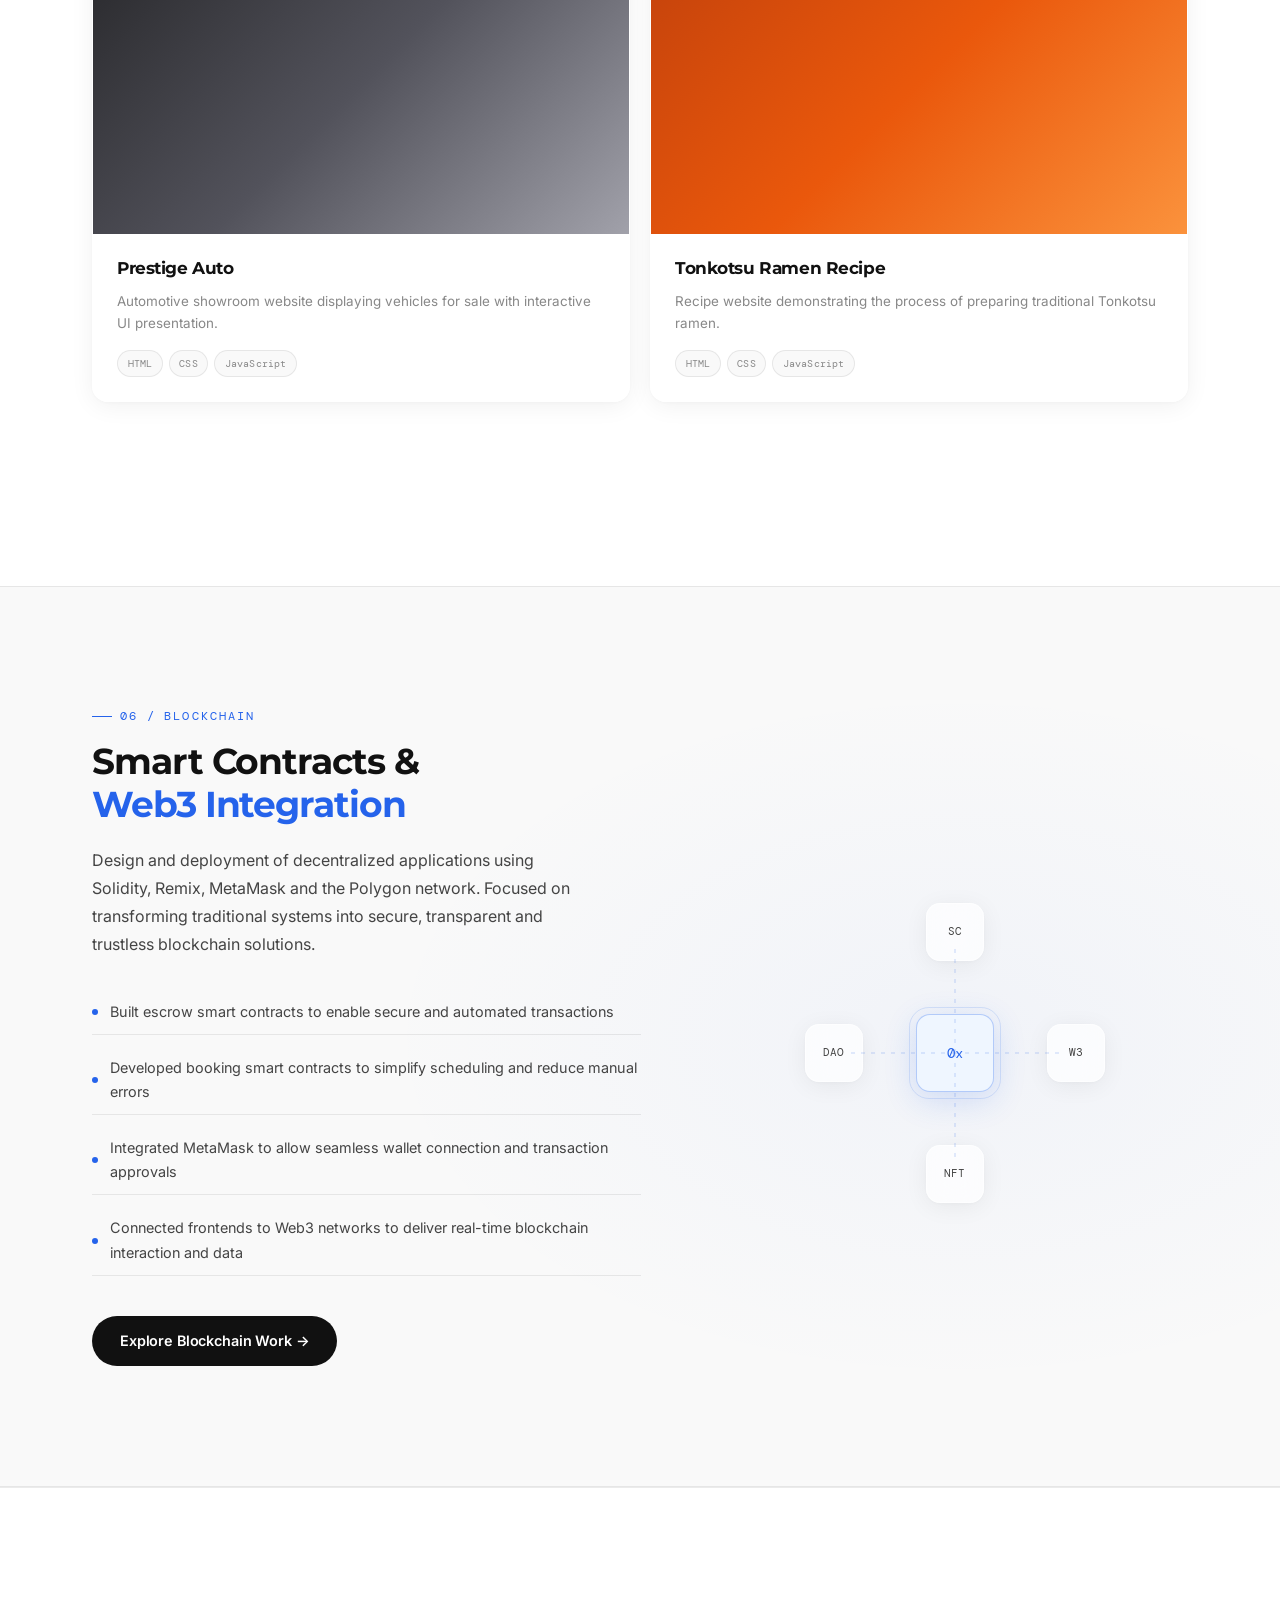
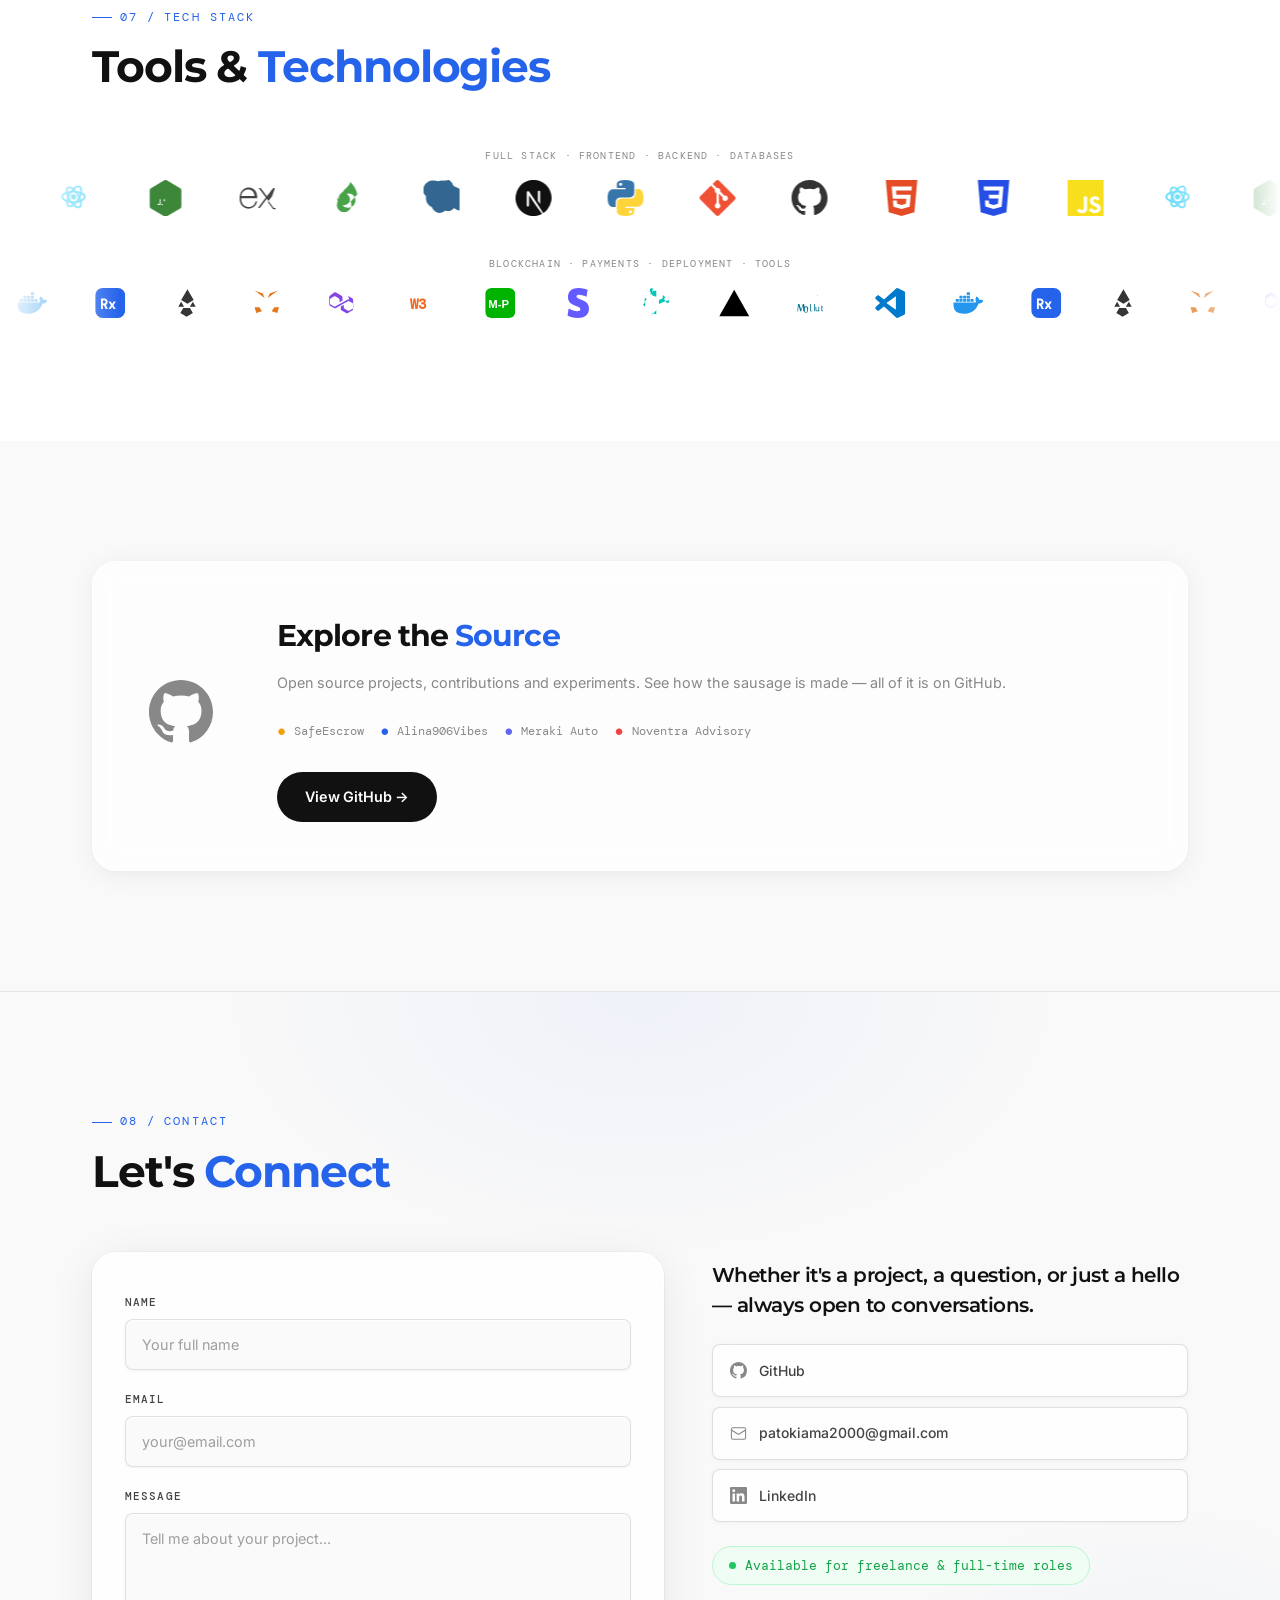
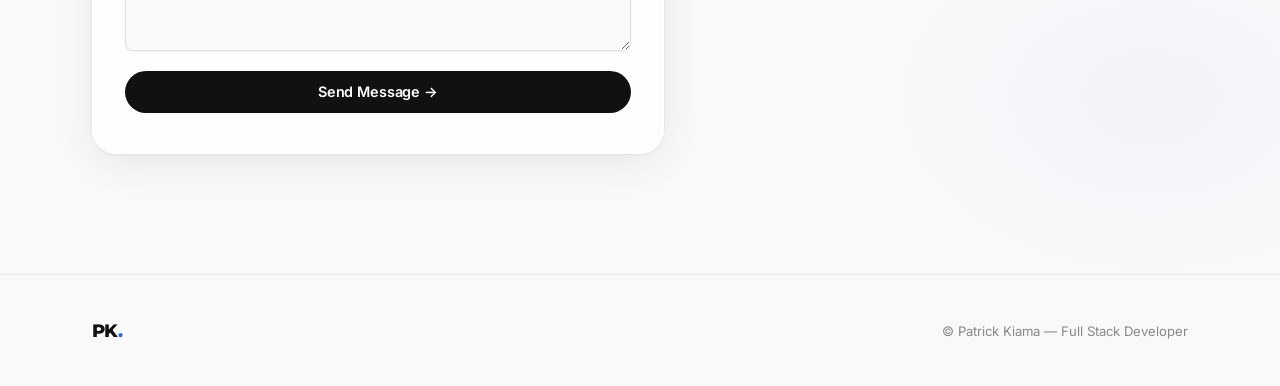
==== commit 35e82bc7: "Code cleanup: fix style.css header comment (Montserrat/Inter/DM Mono), remove @import, create js/con" ====
--- a/index.html
+++ b/index.html
@@ -903,6 +903,7 @@
     </div>
   </footer>
 
+  <script src="js/config.js"></script>
   <script src="js/main.js"></script>
   <script src="js/staggeredmenu.js"></script>
   <script src="js/logoloop.js"></script>
--- a/css/style.css
+++ b/css/style.css
@@ -1,11 +1,8 @@
 /* ============================================================
    PATRICK KIAMA — Portfolio CSS
    Design: Premium Minimal — Apple / Stripe / Linear / Vercel
-   Fonts: Sora (display) + DM Sans (body) + DM Mono (code)
+   Fonts: Montserrat (display) + Inter (body) + DM Mono (code)
    ============================================================ */
-
-/* ===== Google Fonts Import ===== */
-@import url('https://fonts.googleapis.com/css2?family=Montserrat:wght@400;500;600;700;800;900&family=Inter:wght@400;500;600&family=DM+Mono:wght@400;500&display=swap');
 
 /* ===== CSS Variables ===== */
 :root {
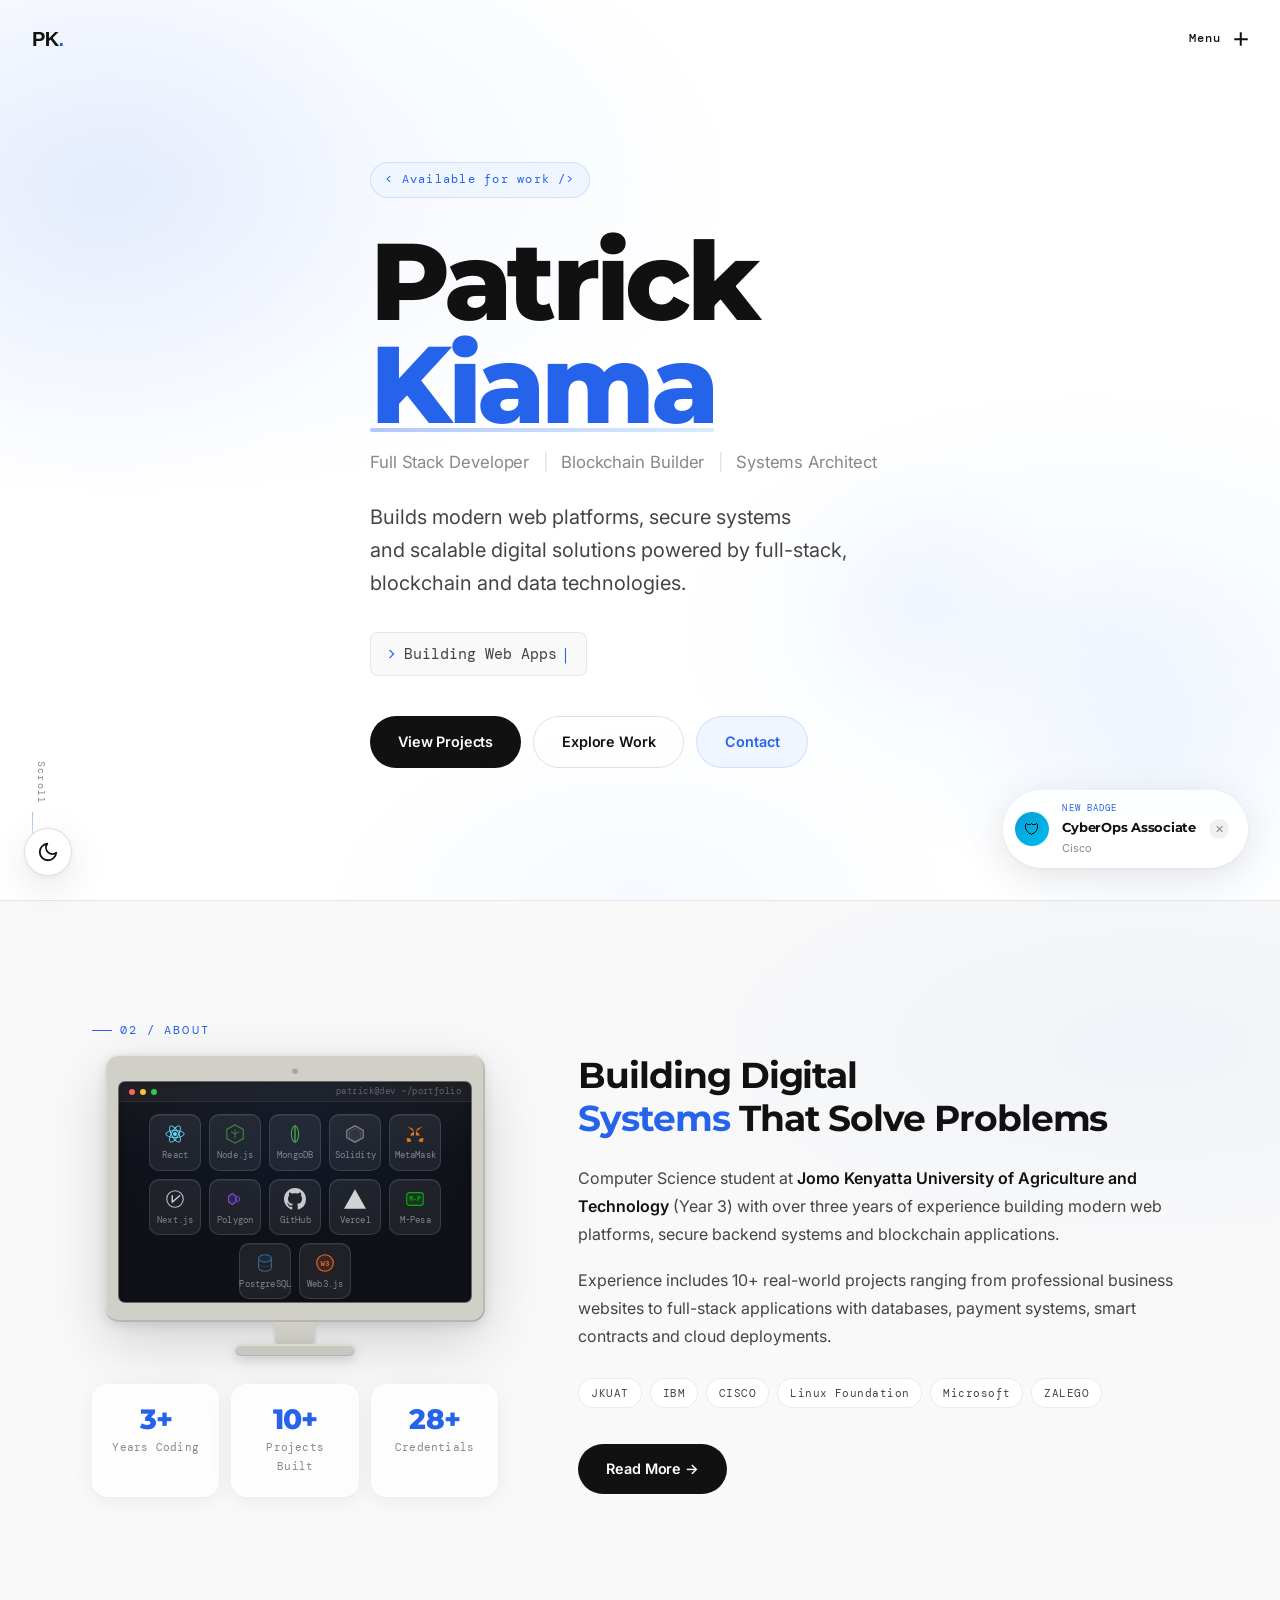
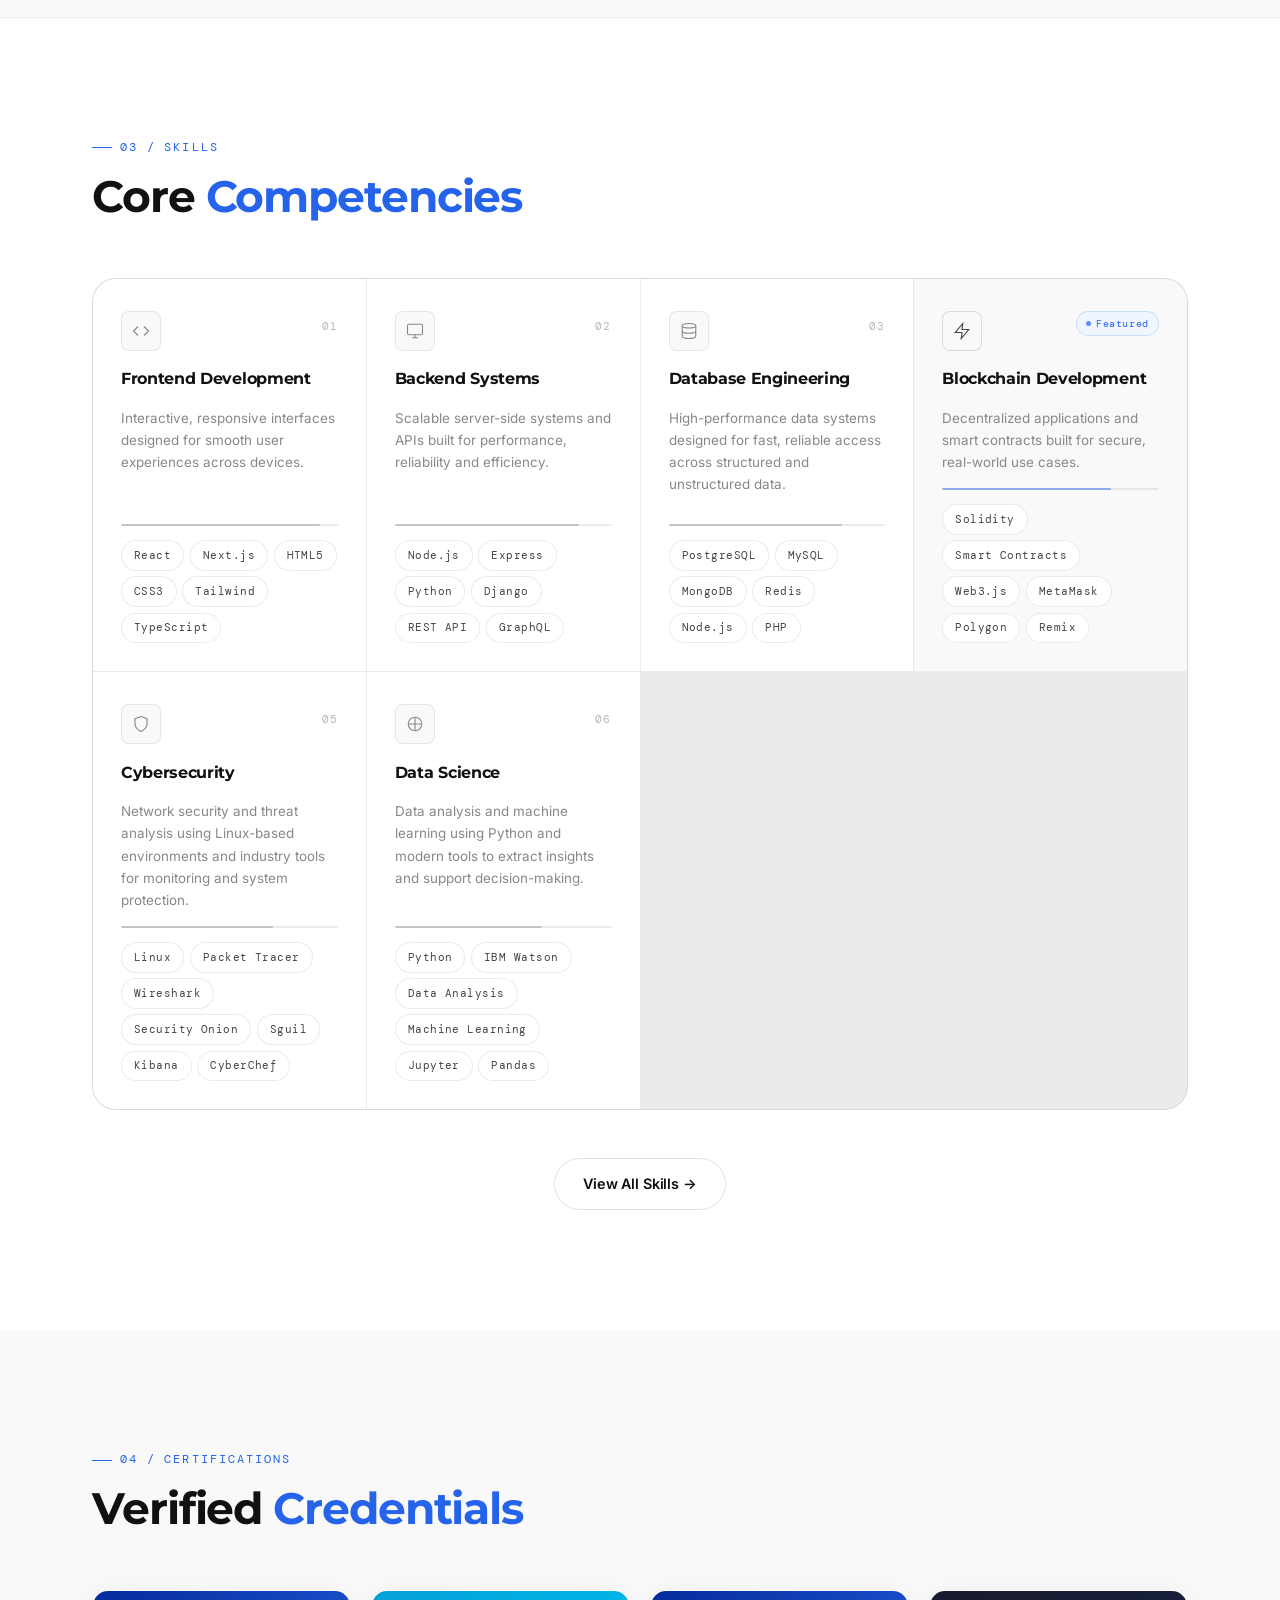
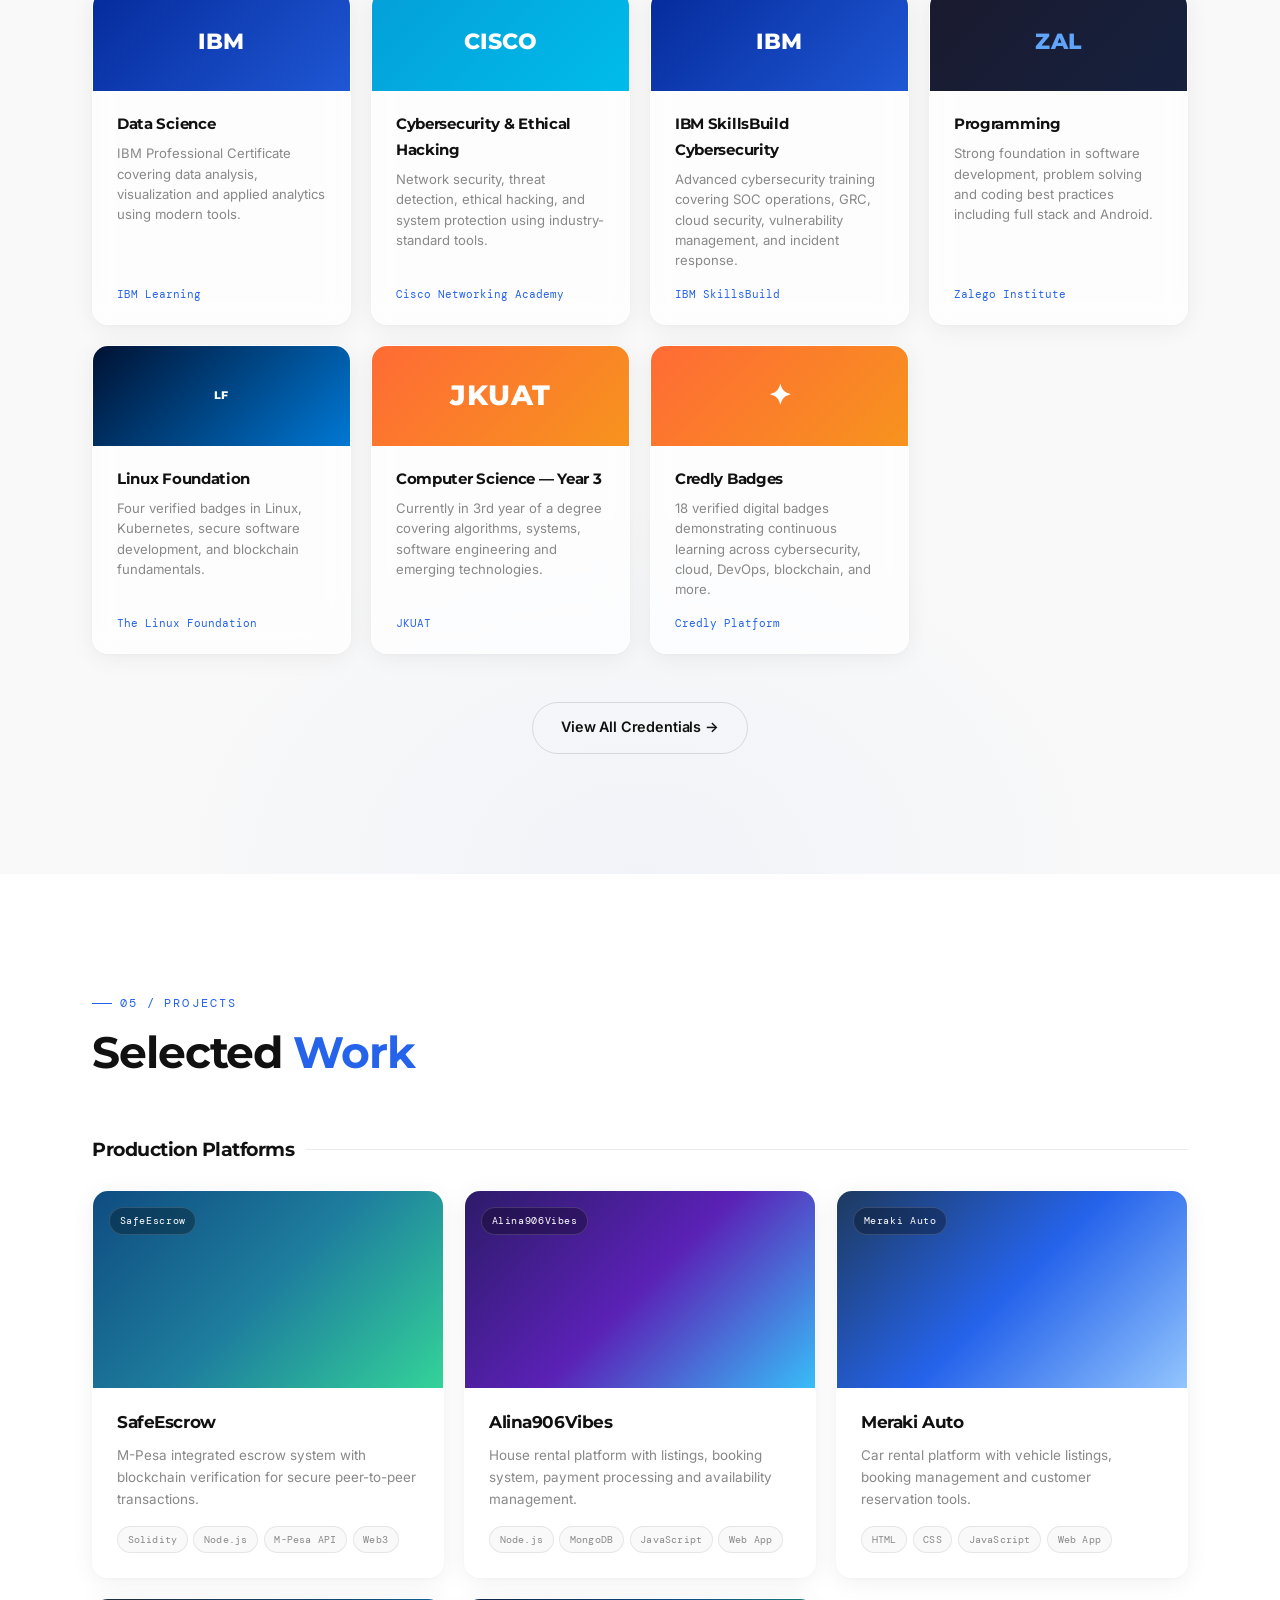
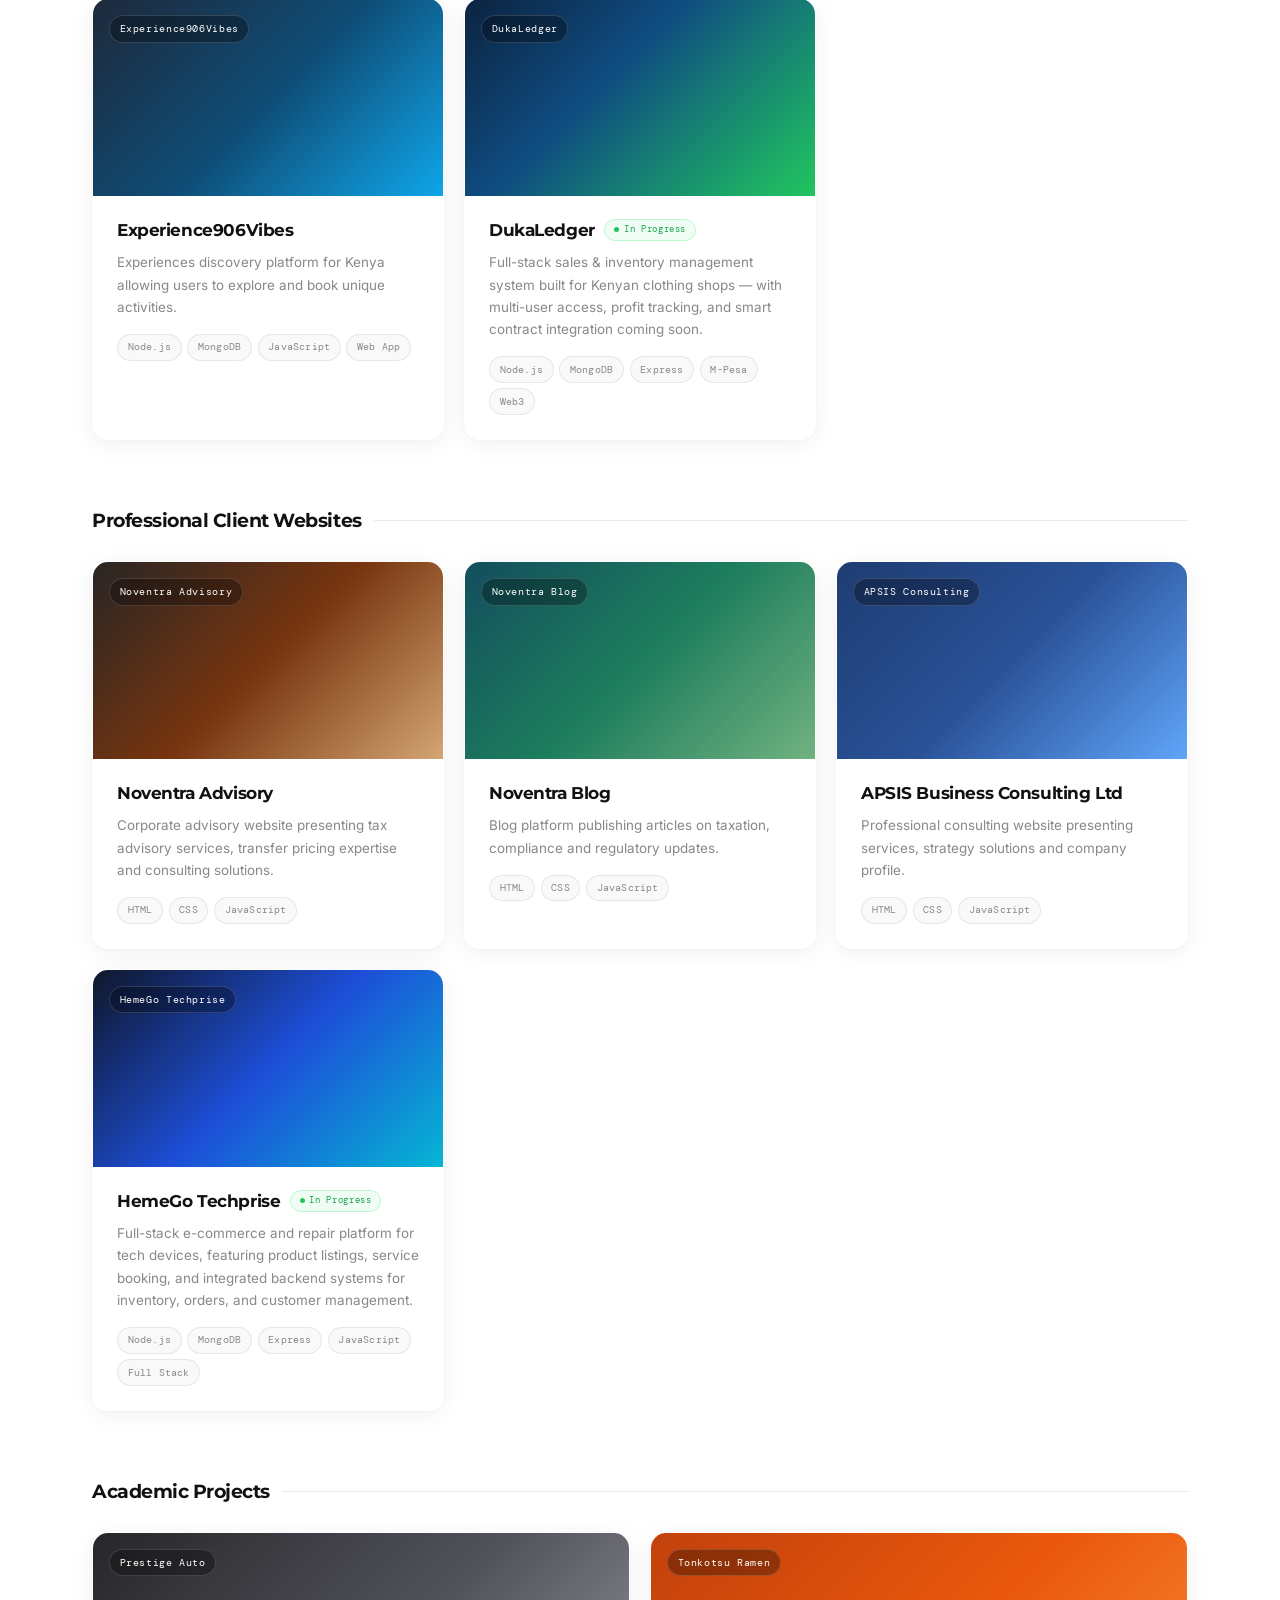
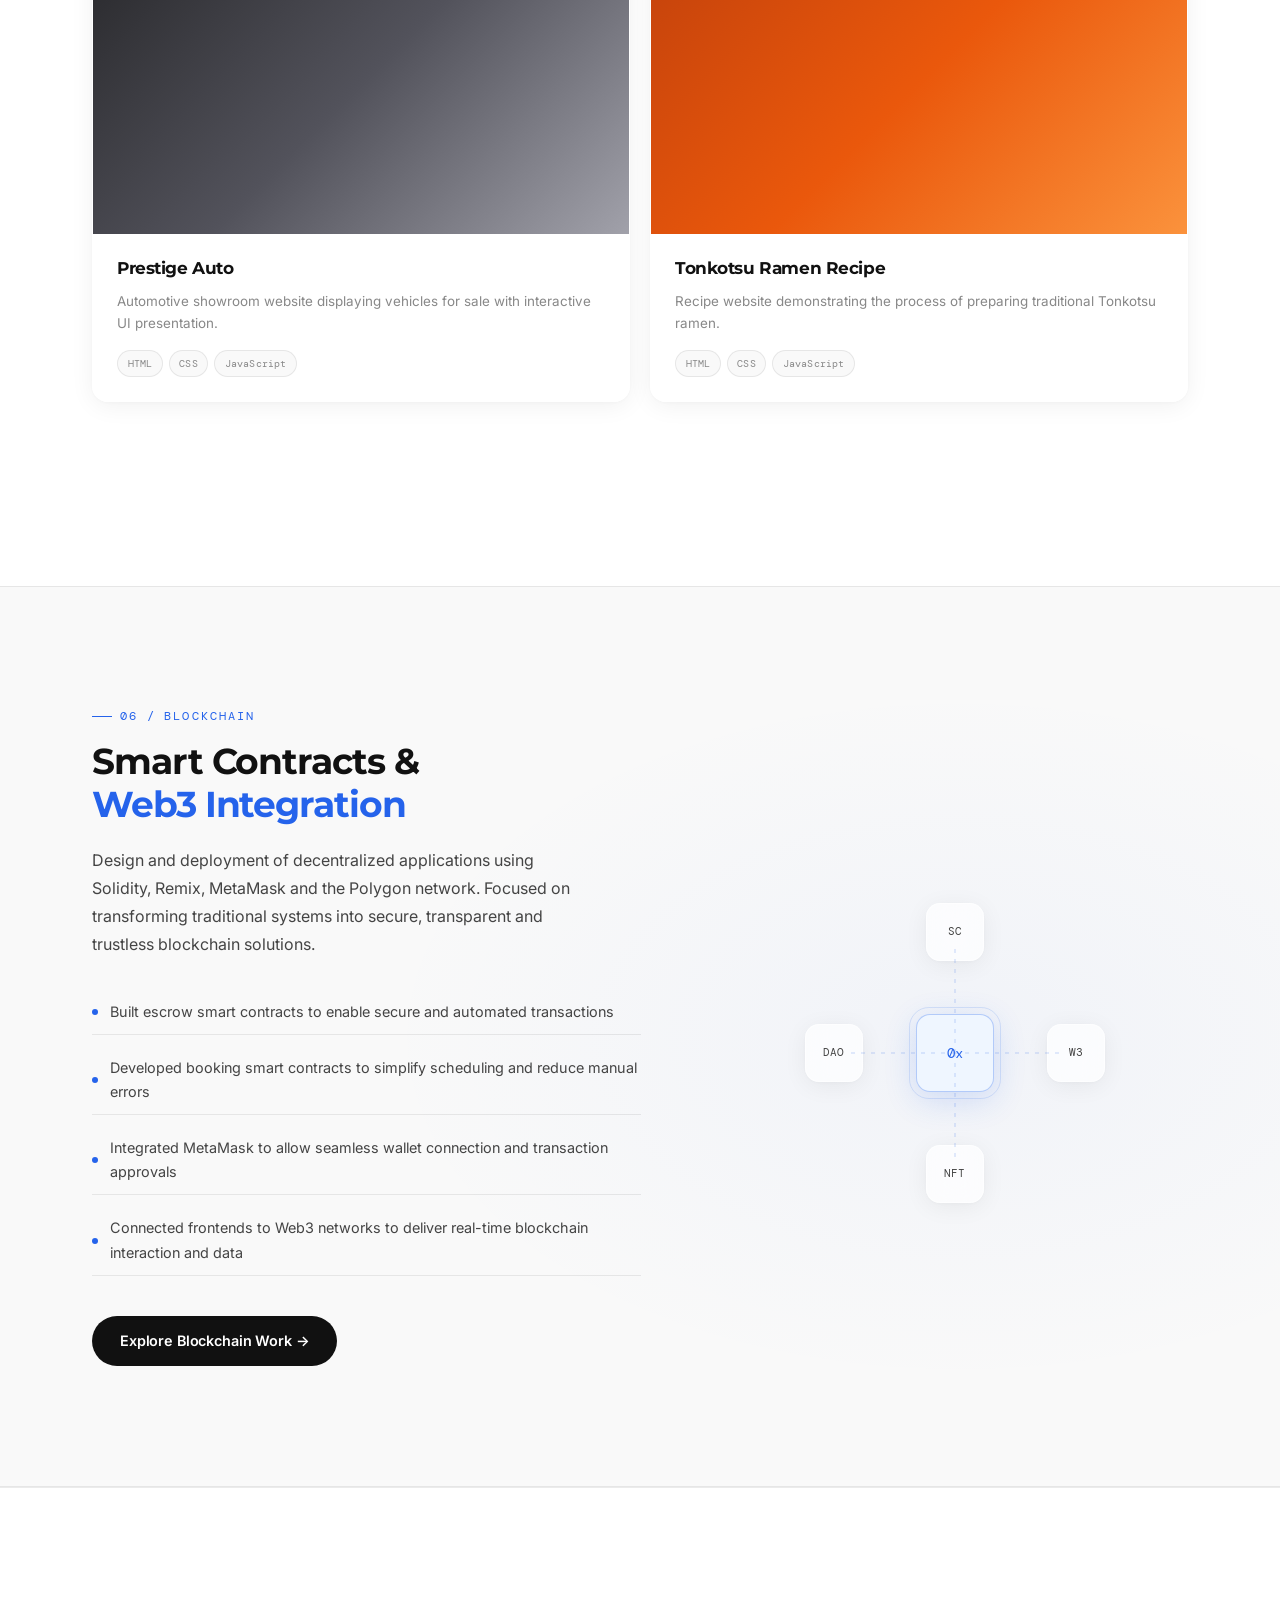
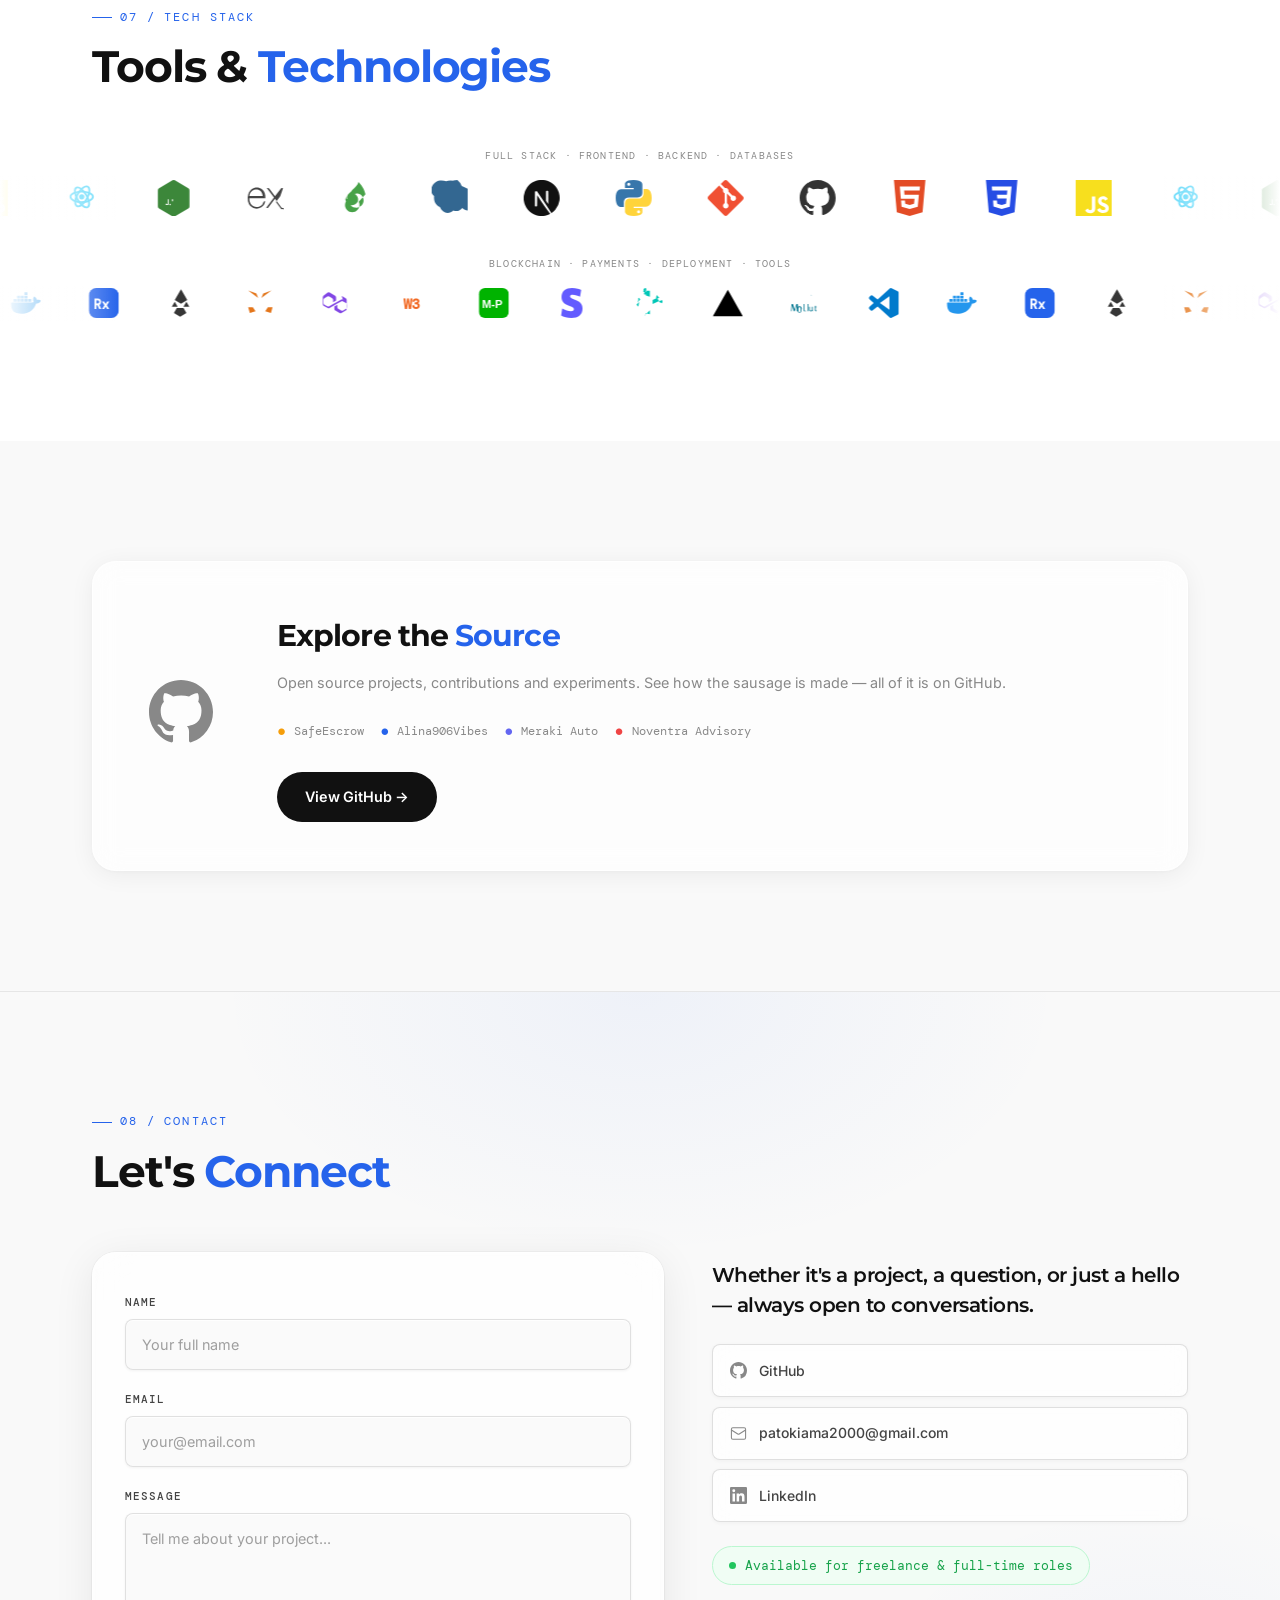
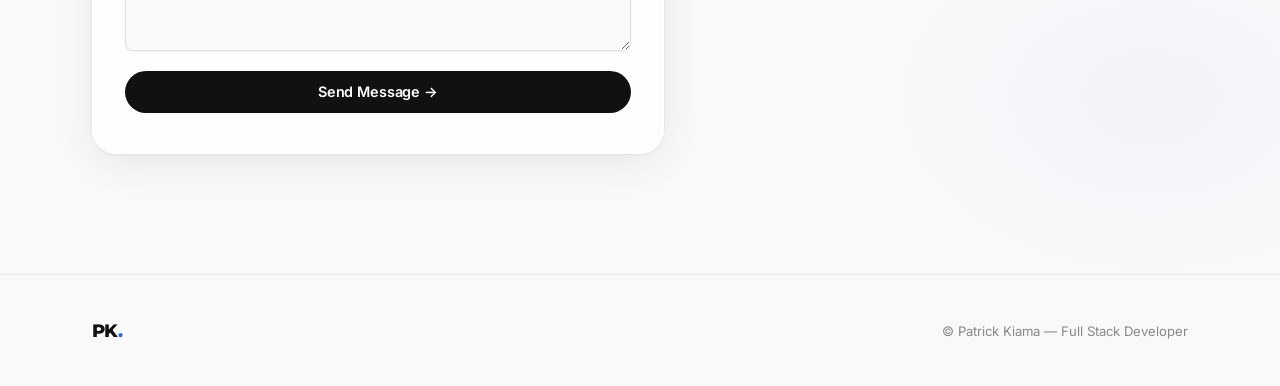
==== commit a5c2b295: "Move og-image.jpg to img/ folder and update all 8 HTML files to reference img/og-image.jpg; remove C" ====
--- a/index.html
+++ b/index.html
@@ -11,11 +11,11 @@
   <meta property="og:description" content="Full stack developer and blockchain builder based in Kenya. Building modern web platforms, secure systems, and scalable digital solutions." />
   <meta property="og:type" content="website" />
   <meta property="og:url" content="https://patrick-kiama.netlify.app/" />
-  <meta property="og:image" content="https://patrick-kiama.netlify.app/og-image.jpg" />
+  <meta property="og:image" content="https://patrick-kiama.netlify.app/img/og-image.jpg" />
   <meta name="twitter:card" content="summary_large_image" />
   <meta name="twitter:title" content="Patrick Kiama — Full Stack Developer" />
   <meta name="twitter:description" content="Full stack developer and blockchain builder based in Kenya. Building modern web platforms, secure systems, and scalable digital solutions." />
-  <meta name="twitter:image" content="https://patrick-kiama.netlify.app/og-image.jpg" />
+  <meta name="twitter:image" content="https://patrick-kiama.netlify.app/img/og-image.jpg" />
   <link rel="preconnect" href="https://fonts.googleapis.com" />
   <link rel="preconnect" href="https://fonts.gstatic.com" crossorigin />
   <link
